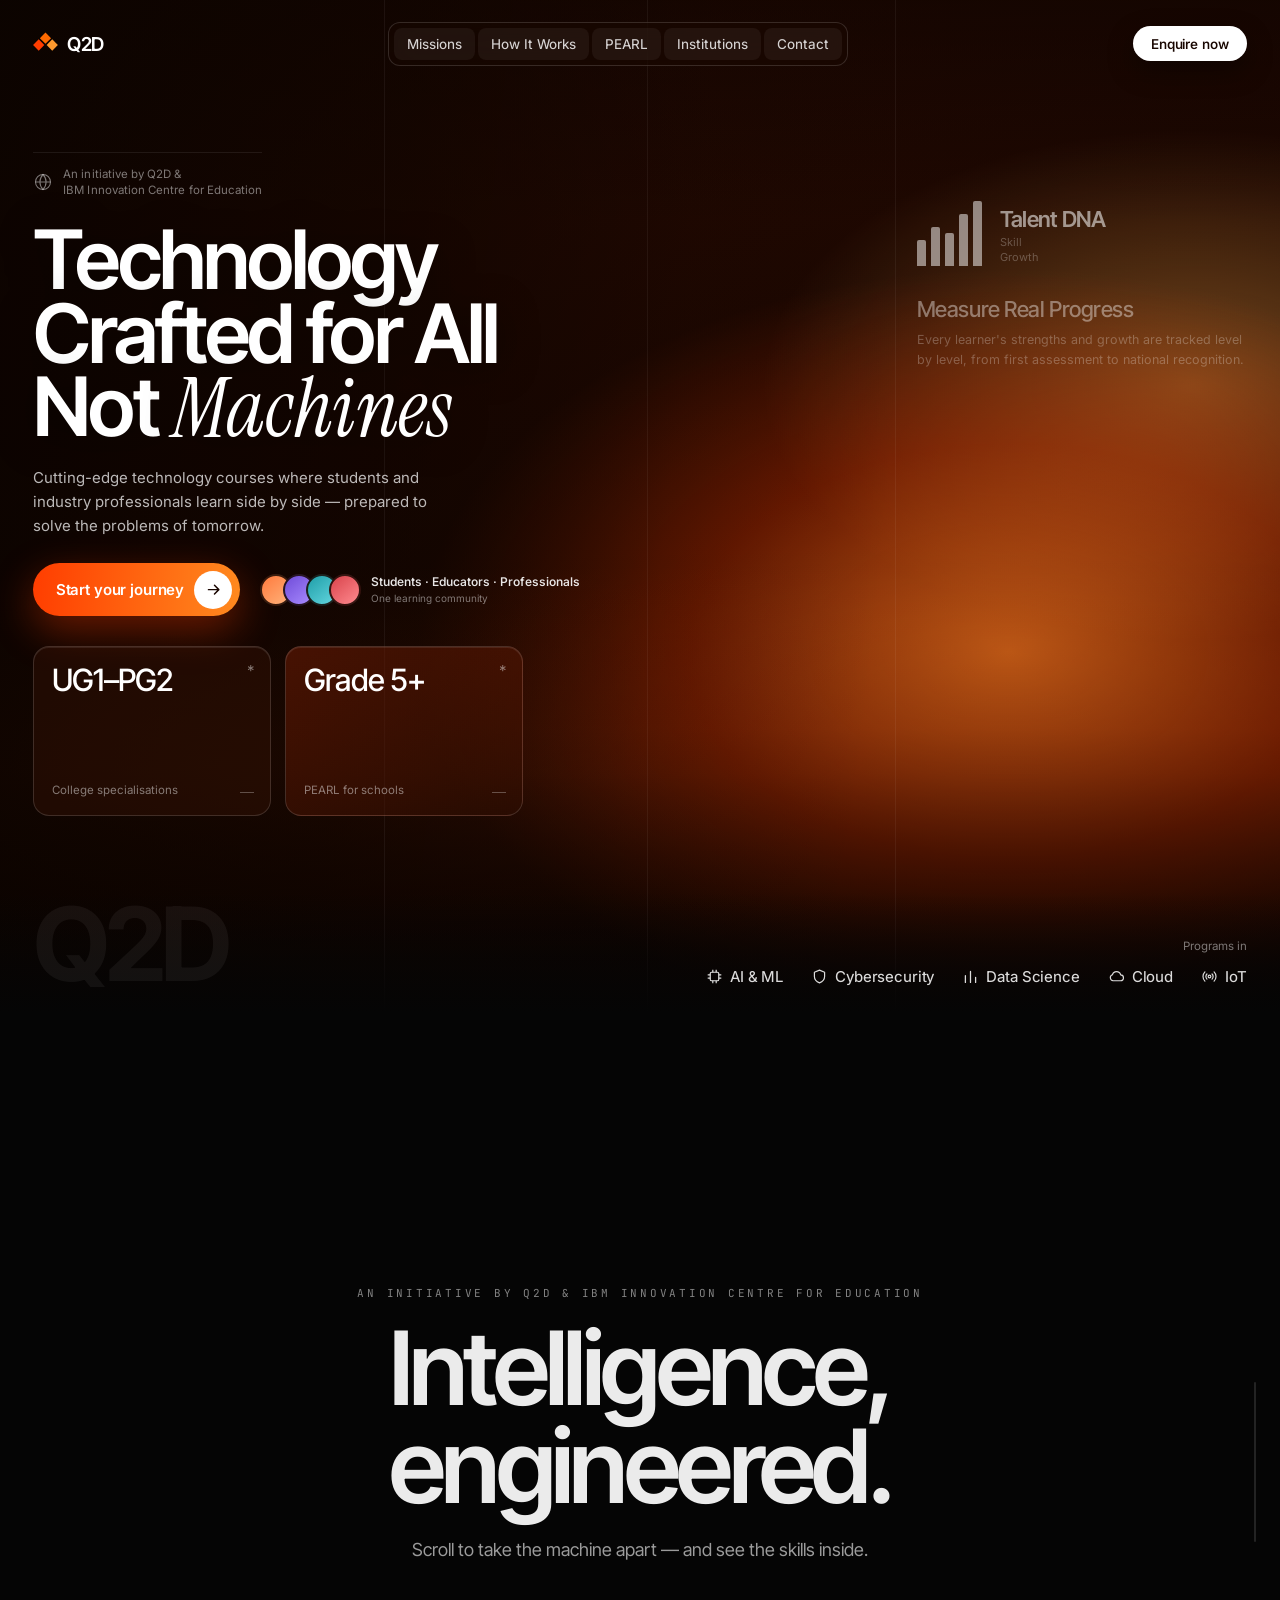
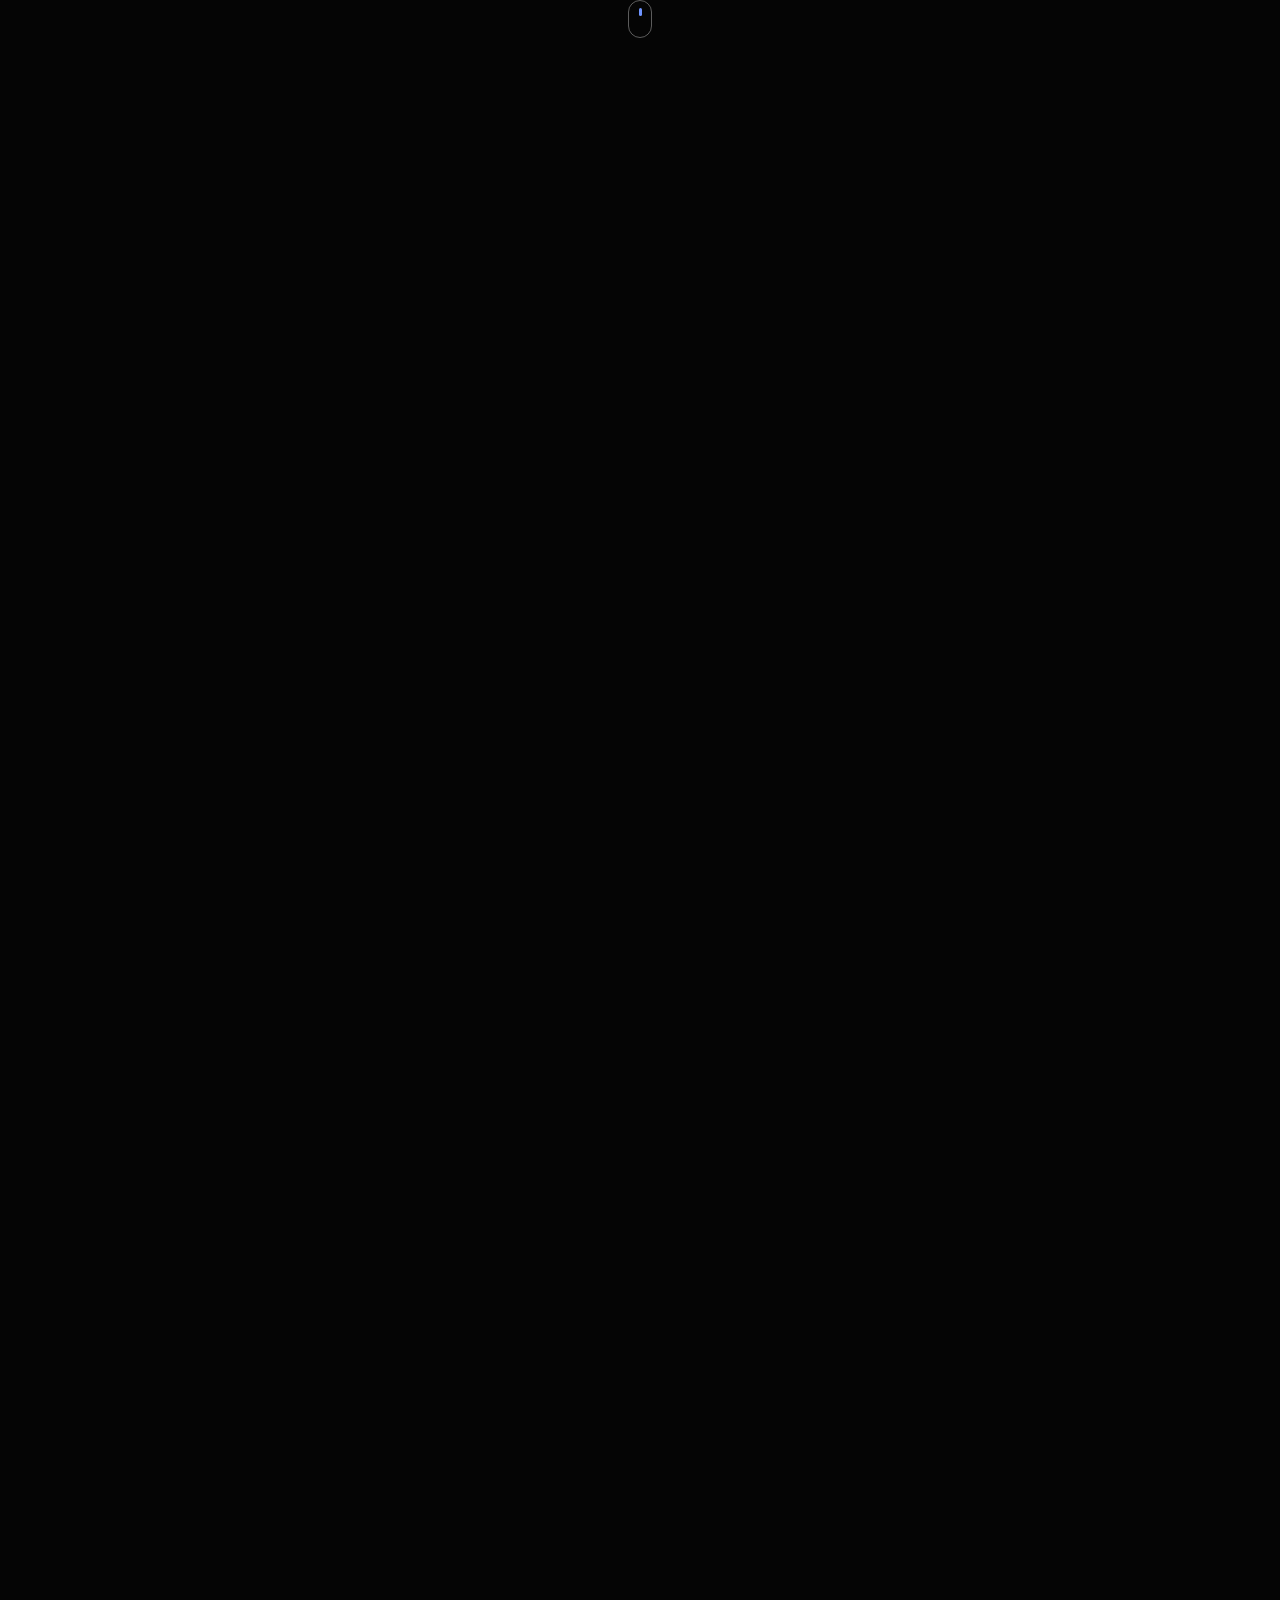
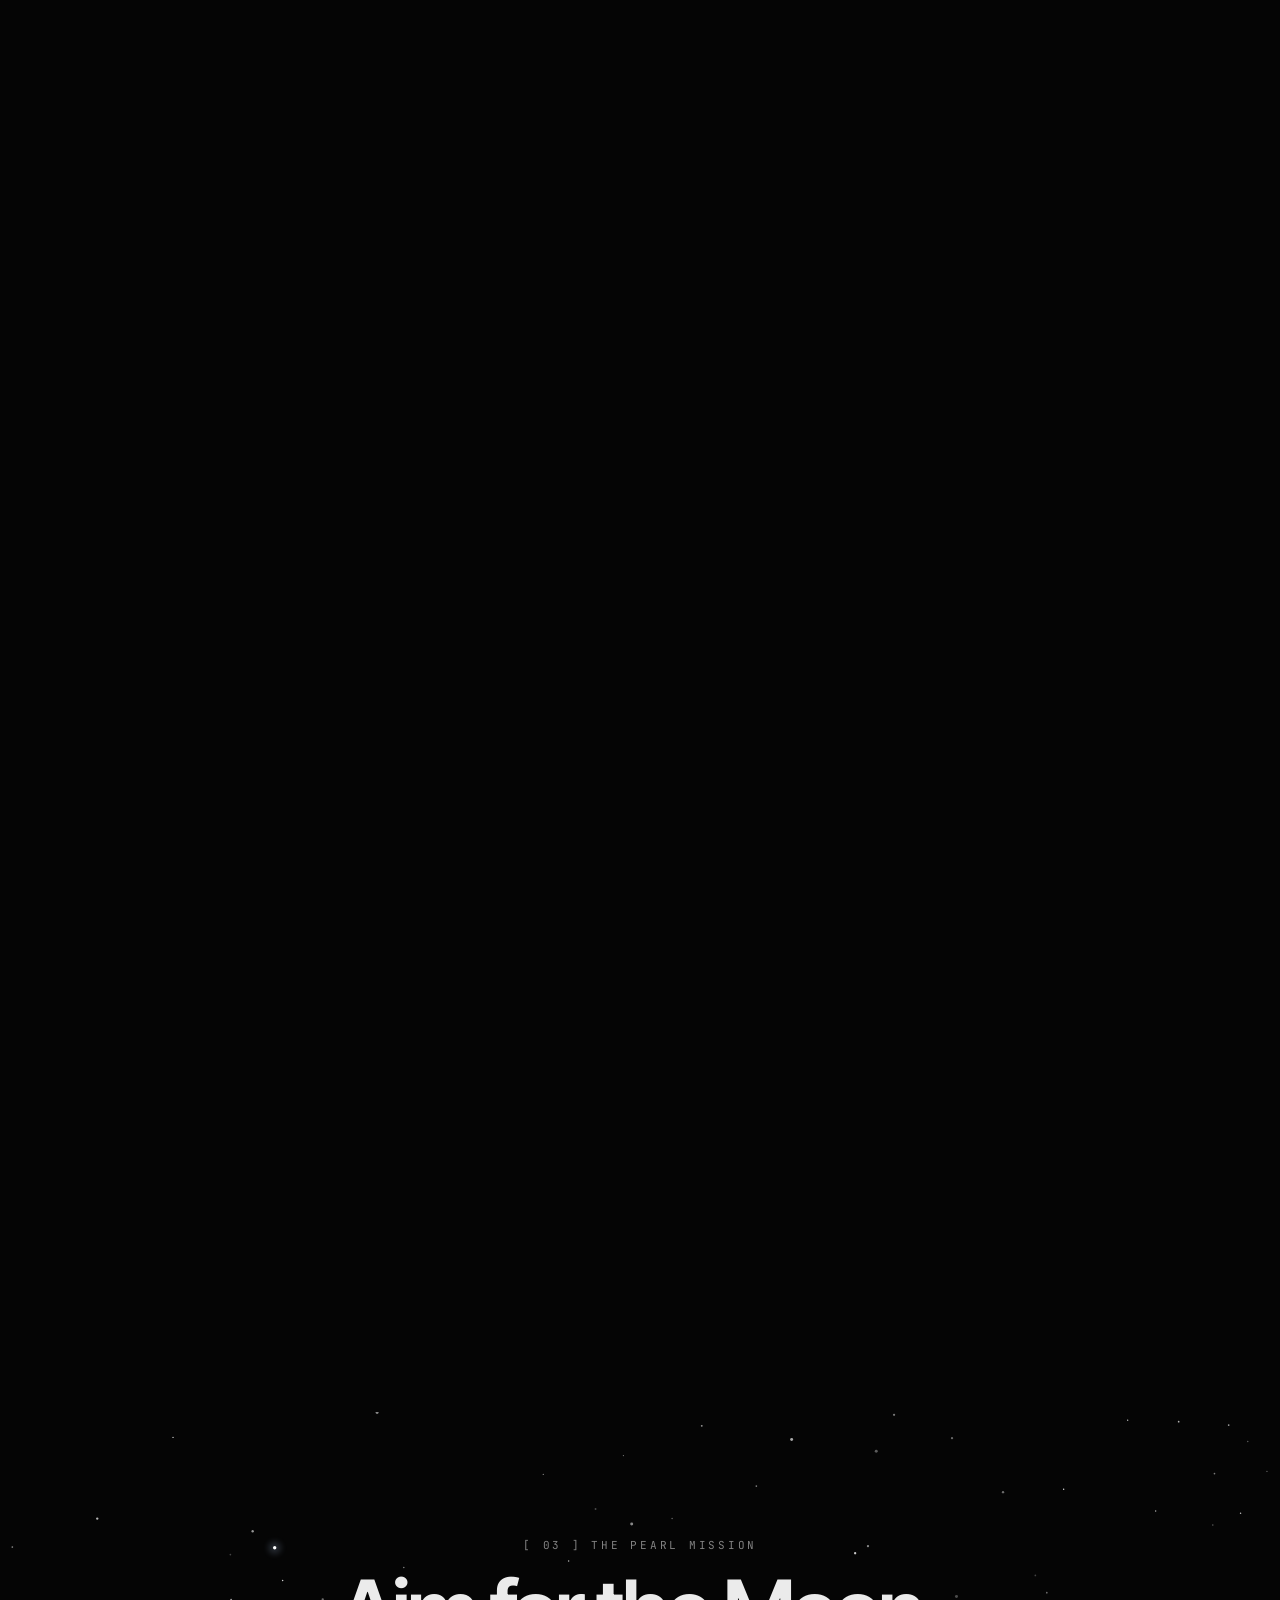
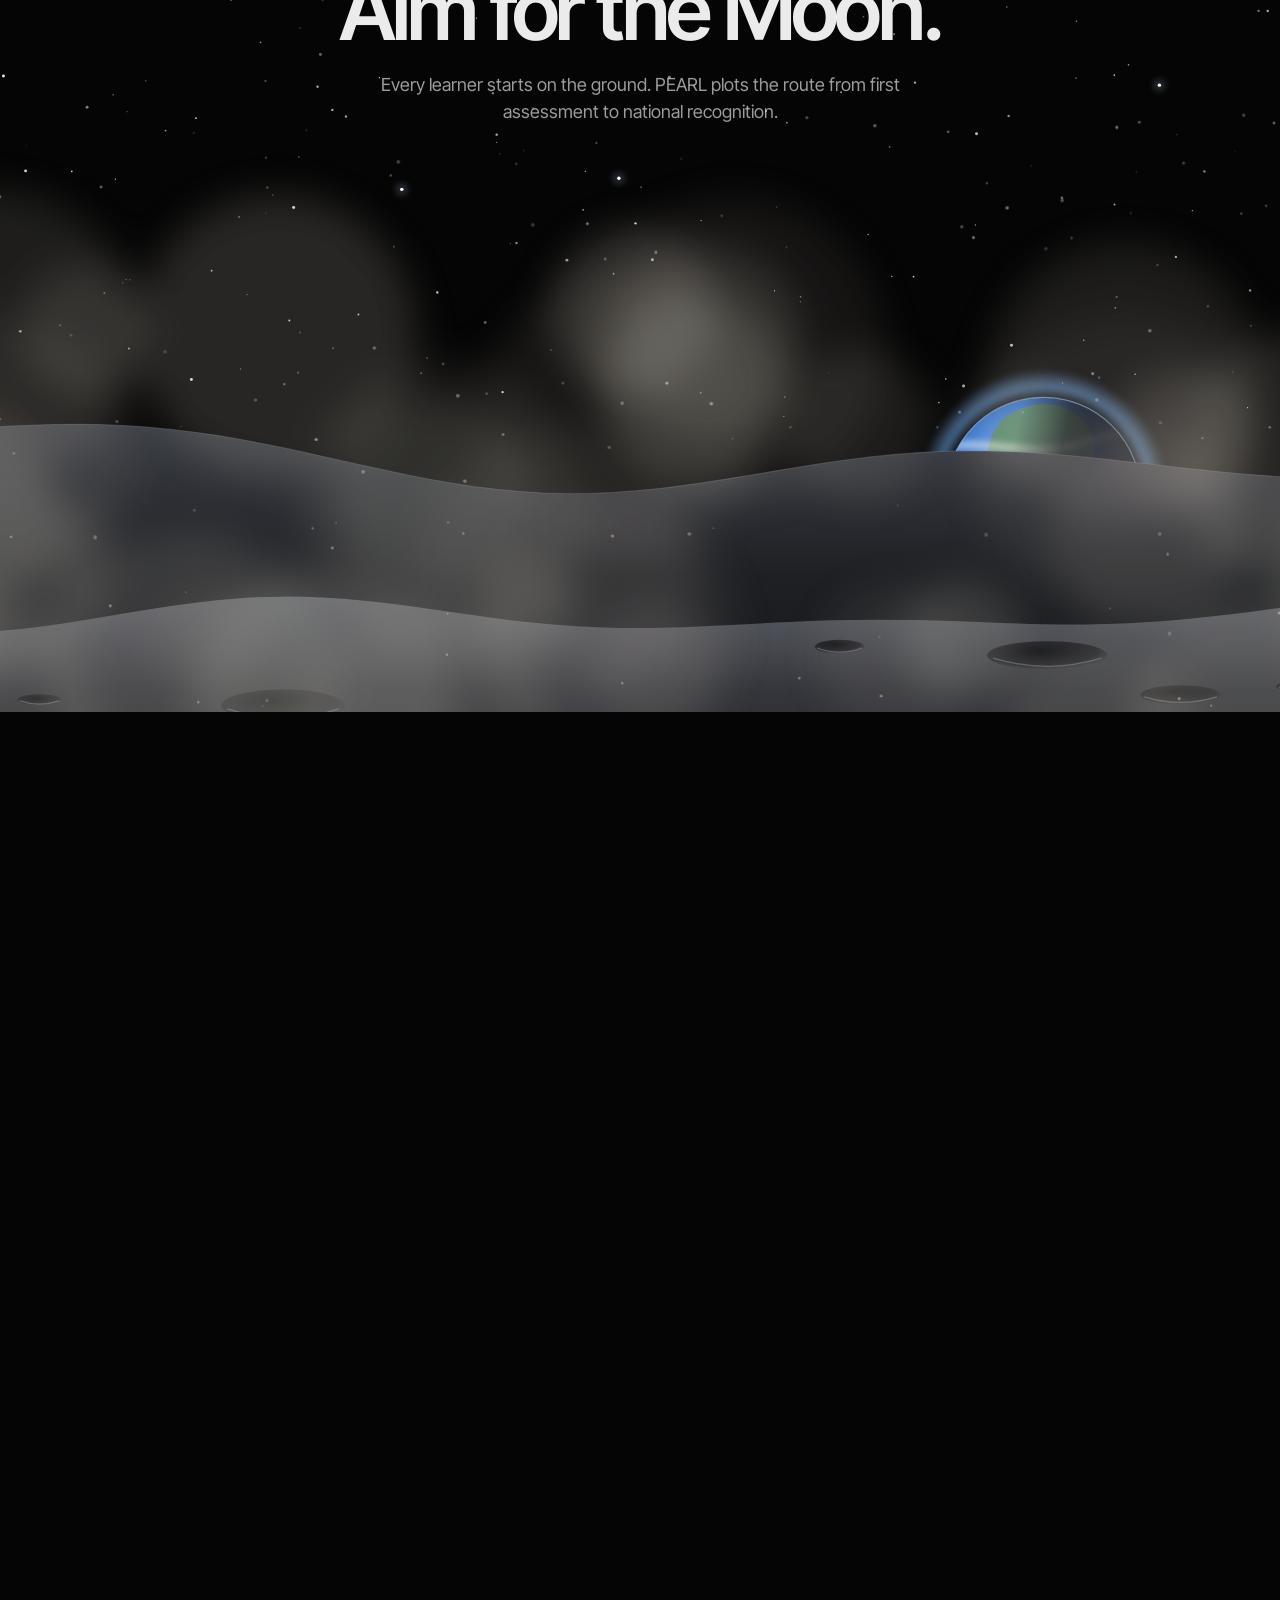
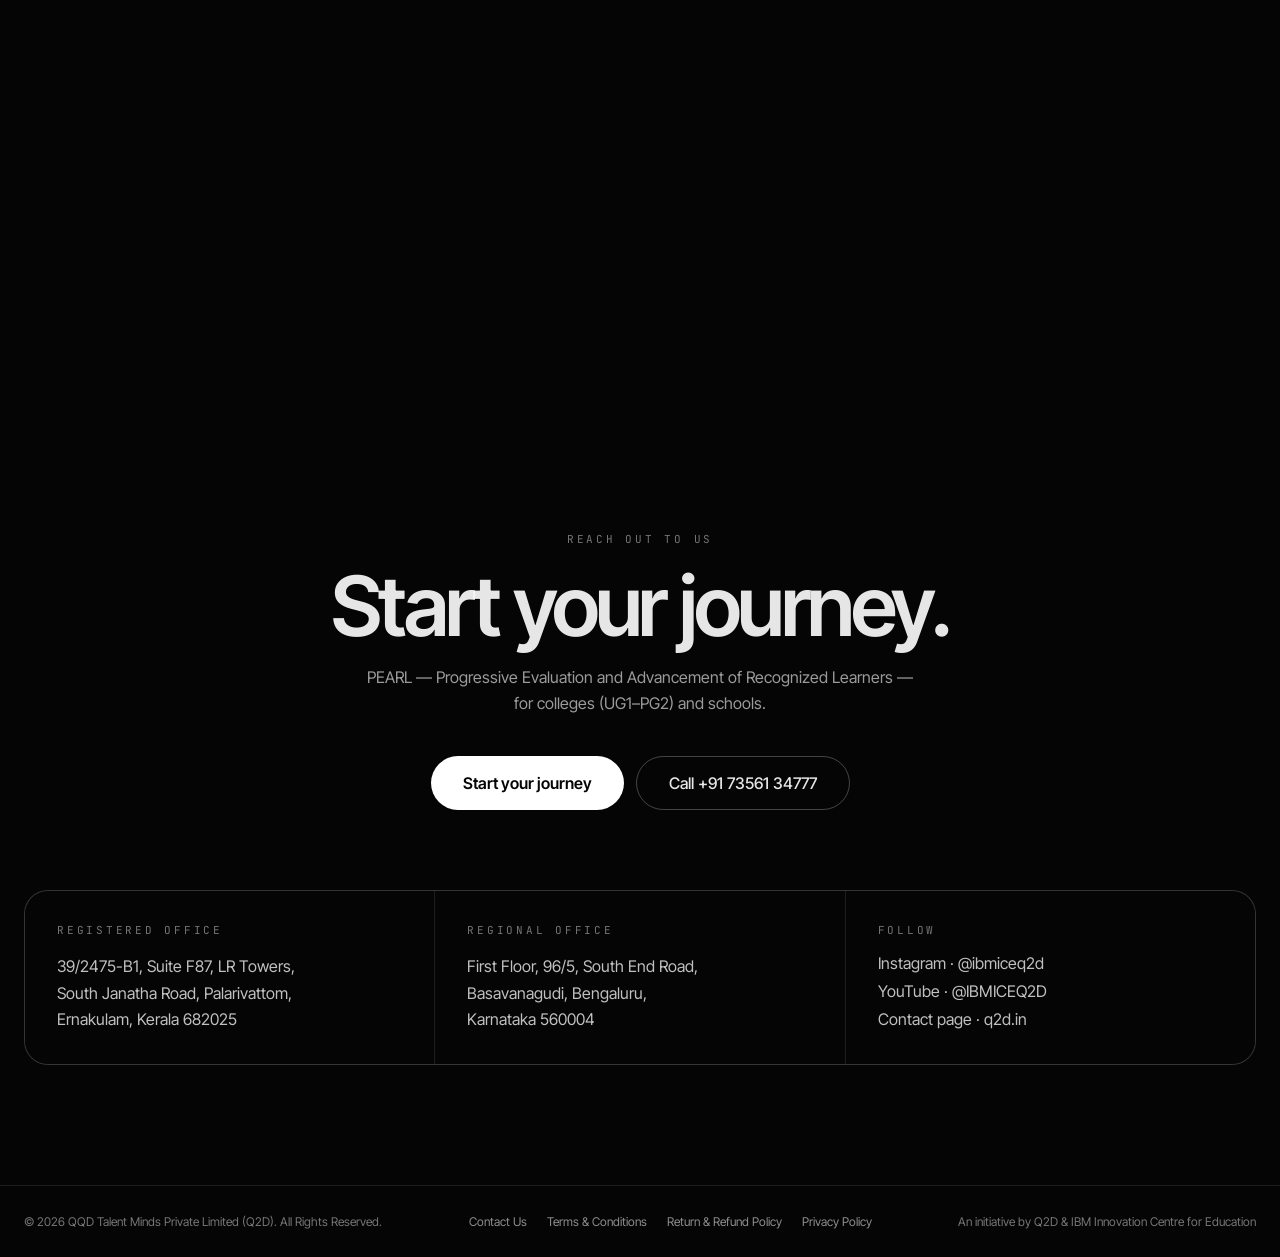
==== index.html @ cbdb15d5 "Add Q2D journey and landing pages from design Static HTML/CSS/JS implementation of the Q2D 3D Landin" ====
<!doctype html>
<html lang="en">
<head>
<meta charset="utf-8">
<meta name="viewport" content="width=device-width, initial-scale=1">
<title>Q2D — Technology Crafted for All</title>
<meta name="description" content="Future-skills programs in AI, cybersecurity and data science by Q2D in collaboration with IBM Innovation Centre for Education.">
<link rel="preconnect" href="https://fonts.googleapis.com">
<link rel="preconnect" href="https://fonts.gstatic.com" crossorigin>
<link rel="stylesheet" href="https://fonts.googleapis.com/css2?family=Inter+Tight:wght@400;500;600;700&amp;family=Inter:wght@400;500;600&amp;family=Instrument+Serif:ital@1&amp;family=JetBrains+Mono:wght@400;500&amp;display=swap">
<link rel="stylesheet" href="assets/css/journey.css">
</head>
<body>
<div class="page" style="position: relative; background: #050505; color: rgba(255,255,255,0.9); font-family: 'Inter Tight', system-ui, sans-serif; min-height: 100vh">

  <a class="skip-link" href="#scroll-top">Skip to content</a>
  <header class="nav">
    <a class="nav__brand" href="#hero-top">
      <svg class="nav__logo" viewBox="0 0 28 28" fill="none" aria-hidden="true"><path d="M14 1.6 20.3 8 14 14.4 7.7 8 14 1.6Z" fill="#FF6A00"></path><path d="M6.4 9.3 12.7 15.7 6.4 22.1 0.1 15.7 6.4 9.3Z" fill="#FF3D00"></path><path d="M21.6 9.3 27.9 15.7 21.6 22.1 15.3 15.7 21.6 9.3Z" fill="#FF9A2E"></path></svg>
      <span>Q2D</span>
    </a>
    <nav class="nav__pill" aria-label="Primary">
      <ul>
        <li><a href="#s-mission">Missions</a></li>
        <li><a href="#scroll-top">How It Works</a></li>
        <li><a href="#s-mission">PEARL</a></li>
        <li><a href="#s-contact">Institutions</a></li>
        <li><a href="#s-contact">Contact</a></li>
      </ul>
    </nav>
    <div class="nav__actions">
      <a class="btn btn--light nav__cta" href="#s-contact">Enquire now</a>
      <button class="nav__burger" type="button" aria-label="Open menu" aria-expanded="false" aria-controls="nav-sheet" data-menu-toggle>
        <svg data-menu-icon="close" hidden viewBox="0 0 24 24" fill="none" stroke="currentColor" stroke-width="1.6" stroke-linecap="round" aria-hidden="true"><path d="m6 6 12 12M18 6 6 18"></path></svg>
        <svg data-menu-icon="open" viewBox="0 0 24 24" fill="none" stroke="currentColor" stroke-width="1.6" stroke-linecap="round" aria-hidden="true"><path d="M4 8h16M4 16h16"></path></svg>
      </button>
    </div>
    <div class="nav__sheet" id="nav-sheet" hidden>
        <ul>
          <li><a href="#s-mission" data-menu-close>Missions</a></li>
          <li><a href="#scroll-top" data-menu-close>How It Works</a></li>
          <li><a href="#s-mission" data-menu-close>PEARL</a></li>
          <li><a href="#s-contact" data-menu-close>Institutions</a></li>
          <li><a href="#s-contact" data-menu-close>Contact</a></li>
        </ul>
        <a class="btn btn--flame nav__sheet-cta" href="#s-contact" data-menu-close>Enquire now</a>
      </div>
  </header>

  <section id="hero-top" class="hero">
    <div class="hero__media">
      <div class="hero__fallback" aria-hidden="true"></div>
      <div class="hero__scrim" aria-hidden="true"></div>
      <div class="hero__rules" aria-hidden="true"><span></span><span></span><span></span></div>
    </div>

    <div class="hero__inner">
      <div class="hero__lead">
        <p class="hero__note">
          <svg class="hero__note-icon" viewBox="0 0 24 24" fill="none" stroke="currentColor" stroke-width="1.3" aria-hidden="true"><circle cx="12" cy="12" r="9"></circle><path d="M3 12h18M12 3c2.5 2.6 3.7 5.7 3.7 9S14.5 18.4 12 21c-2.5-2.6-3.7-5.7-3.7-9S9.5 5.6 12 3Z"></path></svg>
          <span>An initiative by Q2D &amp;<br>IBM Innovation Centre for Education</span>
        </p>
        <h1 class="hero__title">Technology<br>Crafted for All<br>Not <em>Machines</em></h1>
        <p class="hero__sub">Cutting-edge technology courses where students and industry professionals learn side by side — prepared to solve the problems of tomorrow.</p>
        <div class="hero__cta">
          <a class="btn btn--flame hero__go" href="https://www.ibmiceq2d.com/pearl/">Start your journey
            <span class="hero__go-dot" aria-hidden="true"><svg viewBox="0 0 20 20" fill="none" stroke="currentColor" stroke-width="1.7" stroke-linecap="round" stroke-linejoin="round" aria-hidden="true"><path d="M4 10h12M11 5l5 5-5 5"></path></svg></span>
          </a>
          <div class="hero__proof">
            <div class="hero__faces" aria-hidden="true">
              <i style="--a: #ff7a3d; --b: #ffb27a"></i>
              <i style="--a: #6f4bd8; --b: #a98cff"></i>
              <i style="--a: #1f9ea8; --b: #63d6df"></i>
              <i style="--a: #d8434b; --b: #ff8a8f"></i>
            </div>
            <span class="hero__proof-text"><strong>Students · Educators · Professionals</strong>One learning community</span>
          </div>
        </div>
        <ul class="hero__stats">
          <li class="stat"><span class="stat__mark" aria-hidden="true">*</span><span class="stat__value">UG1–PG2</span><span class="stat__label">College specialisations</span><span class="stat__rule" aria-hidden="true"></span></li>
          <li class="stat"><span class="stat__mark" aria-hidden="true">*</span><span class="stat__value">Grade 5+</span><span class="stat__label">PEARL for schools</span><span class="stat__rule" aria-hidden="true"></span></li>
        </ul>
      </div>

      <aside class="hero__ghost" aria-hidden="true">
        <div class="ghost__row">
          <div class="ghost__bars"><span style="height: 34%"></span><span style="height: 52%"></span><span style="height: 44%"></span><span style="height: 70%"></span><span style="height: 88%"></span></div>
          <p class="ghost__kpi"><strong>Talent DNA</strong>Skill<br>Growth</p>
        </div>
        <h2 class="ghost__title">Measure Real Progress</h2>
        <p class="ghost__copy">Every learner's strengths and growth are tracked level by level, from first assessment to national recognition.</p>
      </aside>
    </div>

    <div class="hero__foot">
      <span class="hero__watermark" aria-hidden="true">Q2D</span>
      <div class="hero__partners">
        <span class="hero__partners-label">Programs in</span>
        <ul>
          <li><svg viewBox="0 0 20 20" fill="none" stroke="currentColor" stroke-width="1.4" aria-hidden="true"><rect x="5" y="5" width="10" height="10" rx="1.6"></rect><path d="M8 2v3M12 2v3M8 15v3M12 15v3M2 8h3M2 12h3M15 8h3M15 12h3"></path></svg><span>AI &amp; ML</span></li>
          <li><svg viewBox="0 0 20 20" fill="none" stroke="currentColor" stroke-width="1.4" stroke-linejoin="round" aria-hidden="true"><path d="M10 2.5 16 5v5c0 3.6-2.5 6.1-6 7.5C6.5 16.1 4 13.6 4 10V5l6-2.5Z"></path></svg><span>Cybersecurity</span></li>
          <li><svg viewBox="0 0 20 20" fill="none" stroke="currentColor" stroke-width="1.5" stroke-linecap="round" aria-hidden="true"><path d="M4 17V9M10 17V4M16 17v-6"></path></svg><span>Data Science</span></li>
          <li><svg viewBox="0 0 20 20" fill="none" stroke="currentColor" stroke-width="1.4" stroke-linejoin="round" aria-hidden="true"><path d="M6 15h8.5a3.5 3.5 0 0 0 .4-7A5 5 0 0 0 5.2 8 3.6 3.6 0 0 0 6 15Z"></path></svg><span>Cloud</span></li>
          <li><svg viewBox="0 0 20 20" fill="none" stroke="currentColor" stroke-width="1.4" stroke-linecap="round" aria-hidden="true"><circle cx="10" cy="10" r="1.6"></circle><path d="M7 7a4.2 4.2 0 0 0 0 6M13 7a4.2 4.2 0 0 1 0 6M4.6 4.6a7.6 7.6 0 0 0 0 10.8M15.4 4.6a7.6 7.6 0 0 1 0 10.8"></path></svg><span>IoT</span></li>
        </ul>
      </div>
    </div>
  </section>

  <!-- 400vh scroll stage -->
  <section id="scroll-top" data-stage style="position: relative; height: 400vh">
    <div style="position: sticky; top: 0; height: 100vh; width: 100%; overflow: hidden">
      <canvas data-robot-canvas aria-hidden="true" style="position: absolute; left: 0; top: 0; width: 100%; height: 100%; display: block"></canvas>

      <!-- 0% hero -->
      <div style="position: absolute; left: 0; top: 0; right: 0; bottom: 0; display: flex; align-items: center; justify-content: center; text-align: center; padding: 0 24px; pointer-events: none; opacity: var(--b0-o); transform: var(--b0-t)">
        <div style="max-width: 860px">
          <p style="margin: 0; font-family: 'JetBrains Mono', monospace; font-size: 11px; letter-spacing: 0.25em; text-transform: uppercase; color: rgba(255,255,255,0.5)">An initiative by Q2D &amp; IBM Innovation Centre for Education</p>
          <h1 style="margin: 20px 0 0; font-size: clamp(48px, 8vw, 112px); line-height: 0.95; font-weight: 600; letter-spacing: -0.045em; color: rgba(255,255,255,0.92)">Intelligence,<br>engineered.</h1>
          <p style="margin: 24px 0 0; font-size: 18px; color: rgba(255,255,255,0.6)">Scroll to take the machine apart — and see the skills inside.</p>
          <div class="q2d-hint" style="margin: 40px auto 0; width: 24px; height: 38px; border: 1.5px solid rgba(255,255,255,0.35); border-radius: 12px; display: flex; justify-content: center; padding-top: 7px; box-sizing: border-box">
            <span style="width: 3px; height: 8px; border-radius: 2px; background: #6F94FF"></span>
          </div>
        </div>
      </div>

      <!-- 30% left -->
      <div style="position: absolute; left: 0; top: 0; right: 0; bottom: 0; display: flex; align-items: center; justify-content: flex-start; padding: 0 clamp(24px, 7vw, 120px); pointer-events: none; opacity: var(--b1-o); transform: var(--b1-t)">
        <div style="max-width: 520px">
          <p style="margin: 0; font-family: 'JetBrains Mono', monospace; font-size: 11px; letter-spacing: 0.25em; text-transform: uppercase; color: rgba(255,255,255,0.5)">01 — Artificial Intelligence &amp; ML</p>
          <h2 style="margin: 16px 0 0; font-size: clamp(40px, 5.4vw, 76px); line-height: 0.98; font-weight: 600; letter-spacing: -0.04em; color: rgba(255,255,255,0.92)">Look inside<br>the machine.</h2>
          <p style="margin: 20px 0 0; font-size: 18px; line-height: 1.5; color: rgba(255,255,255,0.6)">The neural core, the gears, the wiring: AI and machine learning taught from the inside out, with industry mentors.</p>
        </div>
      </div>

      <!-- 60% right -->
      <div style="position: absolute; left: 0; top: 0; right: 0; bottom: 0; display: flex; align-items: center; justify-content: flex-end; text-align: right; padding: 0 clamp(24px, 7vw, 120px); pointer-events: none; opacity: var(--b2-o); transform: var(--b2-t)">
        <div style="max-width: 520px">
          <p style="margin: 0; font-family: 'JetBrains Mono', monospace; font-size: 11px; letter-spacing: 0.25em; text-transform: uppercase; color: rgba(255,255,255,0.5)">02 — Cybersecurity · Data Science</p>
          <h2 style="margin: 16px 0 0; font-size: clamp(40px, 5.4vw, 76px); line-height: 0.98; font-weight: 600; letter-spacing: -0.04em; color: rgba(255,255,255,0.92)">See every layer.<br>Protect every one.</h2>
          <p style="margin: 20px 0 0; font-size: 18px; line-height: 1.5; color: rgba(255,255,255,0.6)">Data flows through every circuit. Learn to read it, model it and defend it.</p>
        </div>
      </div>

      <!-- 90% CTA -->
      <div style="position: absolute; left: 0; top: 0; right: 0; bottom: 0; display: flex; align-items: center; justify-content: center; text-align: center; padding: 0 24px; pointer-events: var(--b3-pe); opacity: var(--b3-o); transform: var(--b3-t)">
        <div style="max-width: 820px">
          <p style="margin: 0; font-family: 'JetBrains Mono', monospace; font-size: 11px; letter-spacing: 0.25em; text-transform: uppercase; color: rgba(255,255,255,0.5)">The PEARL initiative</p>
          <h2 style="margin: 16px 0 0; font-size: clamp(40px, 5.6vw, 80px); line-height: 0.98; font-weight: 600; letter-spacing: -0.04em; color: rgba(255,255,255,0.92)">Assessed. Mentored. Recognised.</h2>
          <p style="margin: 20px 0 0; font-size: 18px; color: rgba(255,255,255,0.6)">Future-skills programs for colleges and schools.</p>
          <a href="https://www.ibmiceq2d.com/pearl/" style="margin-top: 32px; display: inline-flex; align-items: center; min-height: 48px; padding: 0 28px; border-radius: 999px; background: #FFFFFF; color: #050505; font-size: 14px; font-weight: 600; text-decoration: none">Start your journey</a>
        </div>
      </div>

      <!-- progress rail -->
      <div aria-hidden="true" style="position: absolute; right: 24px; top: 50%; transform: translateY(-50%); width: 2px; height: 160px; background: rgba(255,255,255,0.12); border-radius: 2px">
        <div style="width: 2px; background: #2D5BFF; border-radius: 2px; height: var(--rail, 0%)"></div>
      </div>
    </div>
  </section>

  <!-- lunar mission: six parallax layers, trajectory, mission reel -->
  <section id="s-mission" data-lunar style="position: relative; height: 600vh; background: #050505">
    <div style="position: sticky; top: 0; height: 100vh; width: 100%; overflow: hidden">
      <div style="position: absolute; left: -3%; top: -3%; right: -3%; bottom: -3%; transform: var(--lm-t1)"><svg viewBox="0 0 1600 900" preserveAspectRatio="xMidYMid slice" aria-hidden="true" style="position: absolute; left: 0; top: 0; width: 100%; height: 100%; overflow: visible"><defs>
<radialGradient id="lm-ocean" cx="0.36" cy="0.38" r="0.72"><stop offset="0" stop-color="#7cc0ff"></stop><stop offset="0.45" stop-color="#2a6fd1"></stop><stop offset="1" stop-color="#0a1d4a"></stop></radialGradient>
<linearGradient id="lm-night" x1="0" y1="0" x2="1" y2="0.25"><stop offset="0.38" stop-color="#000000" stop-opacity="0"></stop><stop offset="0.62" stop-color="#02040a" stop-opacity="0.78"></stop><stop offset="1" stop-color="#02040a" stop-opacity="0.96"></stop></linearGradient>
<radialGradient id="lm-atmo" cx="0.5" cy="0.5" r="0.5"><stop offset="0.78" stop-color="#6fb2ff" stop-opacity="0"></stop><stop offset="0.86" stop-color="#6fb2ff" stop-opacity="0.55"></stop><stop offset="1" stop-color="#6fb2ff" stop-opacity="0"></stop></radialGradient>
<linearGradient id="lm-far" x1="0" y1="0" x2="0" y2="1"><stop offset="0" stop-color="#3b3e45"></stop><stop offset="0.35" stop-color="#1e2024"></stop><stop offset="1" stop-color="#0c0d0f"></stop></linearGradient>
<linearGradient id="lm-mid" x1="0" y1="0" x2="0" y2="1"><stop offset="0" stop-color="#5b5e65"></stop><stop offset="0.3" stop-color="#34363b"></stop><stop offset="1" stop-color="#141518"></stop></linearGradient>
<linearGradient id="lm-near" x1="0" y1="0" x2="0" y2="1"><stop offset="0" stop-color="#9a9da4"></stop><stop offset="0.18" stop-color="#5f6268"></stop><stop offset="1" stop-color="#1b1c1f"></stop></linearGradient>
<radialGradient id="lm-crater" cx="0.42" cy="0.35" r="0.65"><stop offset="0" stop-color="#0d0e10" stop-opacity="0.9"></stop><stop offset="0.75" stop-color="#1c1d21" stop-opacity="0.75"></stop><stop offset="1" stop-color="#1c1d21" stop-opacity="0"></stop></radialGradient>
<filter id="lm-blur-s" x="-50%" y="-50%" width="200%" height="200%"><feGaussianBlur stdDeviation="3"></feGaussianBlur></filter>
<filter id="lm-blur-l" x="-50%" y="-50%" width="200%" height="200%"><feGaussianBlur stdDeviation="18"></feGaussianBlur></filter>
</defs><circle cx="380.7" cy="348.3" r="0.8" fill="#ffffff" opacity="0.85"></circle><circle cx="758.5" cy="371.7" r="1.1" fill="#ffffff" opacity="0.26"></circle><circle cx="1340" cy="166" r="0.7" fill="#ffffff" opacity="0.37"></circle><circle cx="1147.4" cy="346.2" r="1.1" fill="#ffffff" opacity="0.56"></circle><circle cx="1022.5" cy="96.4" r="1.4" fill="#ffffff" opacity="0.35"></circle><circle cx="1481.3" cy="249.6" r="0.6" fill="#ffffff" opacity="0.69"></circle><circle cx="102.5" cy="485.3" r="1.1" fill="#ffffff" opacity="0.28"></circle><circle cx="1248.1" cy="527.1" r="0.8" fill="#ffffff" opacity="0.56"></circle><circle cx="1150.1" cy="562.4" r="1.4" fill="#ffffff" opacity="0.76"></circle><circle cx="683.1" cy="466" r="1.1" fill="#ffffff" opacity="0.54"></circle><circle cx="1496.9" cy="562.5" r="0.6" fill="#ffffff" opacity="0.27"></circle><circle cx="791.8" cy="165.1" r="1.4" fill="#ffffff" opacity="0.53"></circle><circle cx="1002.6" cy="192.7" r="1.1" fill="#ffffff" opacity="0.79"></circle><circle cx="918.4" cy="341.8" r="0.9" fill="#ffffff" opacity="0.63"></circle><circle cx="1446.7" cy="436.5" r="0.6" fill="#ffffff" opacity="0.81"></circle><circle cx="1585.6" cy="429.6" r="0.7" fill="#ffffff" opacity="0.70"></circle><circle cx="522.2" cy="346.7" r="1.1" fill="#ffffff" opacity="0.62"></circle><circle cx="1142.1" cy="135.1" r="1.1" fill="#ffffff" opacity="0.42"></circle><circle cx="199.1" cy="308.5" r="1.4" fill="#ffffff" opacity="0.89"></circle><circle cx="141.6" cy="512.4" r="0.9" fill="#ffffff" opacity="0.83"></circle><circle cx="32.2" cy="273.4" r="0.9" fill="#ffffff" opacity="0.82"></circle><circle cx="70.7" cy="393.3" r="0.6" fill="#ffffff" opacity="0.50"></circle><circle cx="938.2" cy="352.5" r="0.8" fill="#ffffff" opacity="0.58"></circle><circle cx="1597.6" cy="198.2" r="0.6" fill="#ffffff" opacity="0.32"></circle><circle cx="856.9" cy="607.3" r="0.9" fill="#ffffff" opacity="0.44"></circle><circle cx="421.4" cy="441.4" r="0.8" fill="#ffffff" opacity="0.45"></circle><circle cx="1533.9" cy="573.9" r="0.9" fill="#ffffff" opacity="0.49"></circle><circle cx="1391.8" cy="247.2" r="1.1" fill="#ffffff" opacity="0.69"></circle><circle cx="164.1" cy="622.6" r="1.1" fill="#ffffff" opacity="0.43"></circle><circle cx="1014.9" cy="458" r="0.8" fill="#ffffff" opacity="0.53"></circle><circle cx="413.2" cy="193.9" r="0.8" fill="#ffffff" opacity="0.26"></circle><circle cx="664.3" cy="371.2" r="0.6" fill="#ffffff" opacity="0.49"></circle><circle cx="942.7" cy="85.3" r="1.4" fill="#ffffff" opacity="0.66"></circle><circle cx="746" cy="434.7" r="0.8" fill="#ffffff" opacity="0.65"></circle><circle cx="446.3" cy="313.3" r="1.1" fill="#ffffff" opacity="0.29"></circle><circle cx="1081.6" cy="616.5" r="0.8" fill="#ffffff" opacity="0.66"></circle><circle cx="477.8" cy="384.9" r="0.7" fill="#ffffff" opacity="0.49"></circle><circle cx="500.3" cy="236.3" r="1.1" fill="#ffffff" opacity="0.42"></circle><circle cx="1259.7" cy="67.1" r="0.6" fill="#ffffff" opacity="0.88"></circle><circle cx="1094" cy="84.1" r="1.1" fill="#ffffff" opacity="0.39"></circle><circle cx="1286.1" cy="152.8" r="0.7" fill="#ffffff" opacity="0.69"></circle><circle cx="1039.3" cy="62.1" r="1.1" fill="#ffffff" opacity="0.46"></circle><circle cx="534" cy="533.5" r="0.9" fill="#ffffff" opacity="0.78"></circle><circle cx="1537.1" cy="51.2" r="1.4" fill="#ffffff" opacity="0.67"></circle><circle cx="1415.8" cy="288.7" r="0.7" fill="#ffffff" opacity="0.76"></circle><circle cx="54.3" cy="612.9" r="0.8" fill="#ffffff" opacity="0.77"></circle><circle cx="1341.6" cy="117.5" r="0.8" fill="#ffffff" opacity="0.47"></circle><circle cx="1324.7" cy="54.7" r="1.1" fill="#ffffff" opacity="0.47"></circle><circle cx="207.5" cy="186.8" r="0.8" fill="#ffffff" opacity="0.55"></circle><circle cx="1014.7" cy="185.9" r="1.1" fill="#ffffff" opacity="0.52"></circle><circle cx="1473" cy="99.8" r="0.6" fill="#ffffff" opacity="0.56"></circle><circle cx="1332.1" cy="398.5" r="1.1" fill="#ffffff" opacity="0.53"></circle><circle cx="1520.3" cy="593.5" r="0.7" fill="#ffffff" opacity="0.27"></circle><circle cx="730.7" cy="482.2" r="1.4" fill="#ffffff" opacity="0.59"></circle><circle cx="462.5" cy="218.3" r="0.7" fill="#ffffff" opacity="0.81"></circle><circle cx="1372.8" cy="621.4" r="0.6" fill="#ffffff" opacity="0.78"></circle><circle cx="72.1" cy="578.3" r="1.4" fill="#ffffff" opacity="0.58"></circle><circle cx="317.5" cy="565.5" r="0.9" fill="#ffffff" opacity="0.63"></circle><circle cx="21" cy="477" r="0.7" fill="#ffffff" opacity="0.58"></circle><circle cx="382.5" cy="12.7" r="1.1" fill="#ffffff" opacity="0.52"></circle><circle cx="1502.5" cy="391.8" r="0.8" fill="#ffffff" opacity="0.33"></circle><circle cx="1555.2" cy="346.2" r="0.6" fill="#ffffff" opacity="0.48"></circle><circle cx="315.7" cy="342.2" r="0.6" fill="#ffffff" opacity="0.36"></circle><circle cx="1266.7" cy="589.9" r="0.7" fill="#ffffff" opacity="0.79"></circle><circle cx="12" cy="402.3" r="0.9" fill="#ffffff" opacity="0.28"></circle><circle cx="434.2" cy="171.9" r="1.1" fill="#ffffff" opacity="0.59"></circle><circle cx="81.6" cy="206.8" r="0.6" fill="#ffffff" opacity="0.81"></circle><circle cx="1240.4" cy="29.6" r="0.6" fill="#ffffff" opacity="0.29"></circle><circle cx="1559.5" cy="546.8" r="0.6" fill="#ffffff" opacity="0.59"></circle><circle cx="784" cy="100.5" r="0.6" fill="#ffffff" opacity="0.48"></circle><circle cx="1035.1" cy="375.4" r="0.8" fill="#ffffff" opacity="0.42"></circle><circle cx="1580.8" cy="274.4" r="0.7" fill="#ffffff" opacity="0.61"></circle><circle cx="1145.7" cy="243.4" r="0.6" fill="#ffffff" opacity="0.62"></circle><circle cx="68.7" cy="294.9" r="1.4" fill="#ffffff" opacity="0.76"></circle><circle cx="608.4" cy="512.7" r="1.1" fill="#ffffff" opacity="0.83"></circle><circle cx="84.9" cy="401.6" r="1.4" fill="#ffffff" opacity="0.45"></circle><circle cx="1520.5" cy="267.7" r="0.6" fill="#ffffff" opacity="0.41"></circle><circle cx="857.3" cy="444.9" r="0.6" fill="#ffffff" opacity="0.77"></circle><circle cx="359.1" cy="83.4" r="0.6" fill="#ffffff" opacity="0.86"></circle><circle cx="598.8" cy="574.6" r="0.8" fill="#ffffff" opacity="0.33"></circle><circle cx="1104.9" cy="601" r="1.4" fill="#ffffff" opacity="0.68"></circle><circle cx="1419.7" cy="507.2" r="1.4" fill="#ffffff" opacity="0.32"></circle><circle cx="509.4" cy="340.5" r="1.1" fill="#ffffff" opacity="0.72"></circle><circle cx="757.7" cy="151" r="0.9" fill="#ffffff" opacity="0.28"></circle><circle cx="146.9" cy="63.6" r="0.9" fill="#ffffff" opacity="0.37"></circle><circle cx="37.6" cy="538.6" r="0.6" fill="#ffffff" opacity="0.27"></circle><circle cx="184.2" cy="308.4" r="1.4" fill="#ffffff" opacity="0.87"></circle><circle cx="926.5" cy="511.2" r="0.6" fill="#ffffff" opacity="0.90"></circle><circle cx="901.8" cy="338.6" r="0.7" fill="#ffffff" opacity="0.32"></circle><circle cx="1198.3" cy="598.1" r="0.6" fill="#ffffff" opacity="0.61"></circle><circle cx="1391.1" cy="115.5" r="0.6" fill="#ffffff" opacity="0.41"></circle><circle cx="287.6" cy="160" r="1.1" fill="#ffffff" opacity="0.71"></circle><circle cx="1508.2" cy="161.9" r="1.1" fill="#ffffff" opacity="0.51"></circle><circle cx="560.5" cy="267.7" r="0.6" fill="#ffffff" opacity="0.49"></circle><circle cx="376.4" cy="594.9" r="1.4" fill="#ffffff" opacity="0.88"></circle><circle cx="664.4" cy="363.8" r="1.1" fill="#ffffff" opacity="0.69"></circle><circle cx="827.3" cy="309.6" r="1.4" fill="#ffffff" opacity="0.51"></circle><circle cx="1420.1" cy="104.1" r="0.9" fill="#ffffff" opacity="0.74"></circle><circle cx="1466.6" cy="331" r="0.9" fill="#ffffff" opacity="0.63"></circle><circle cx="1373" cy="87.2" r="0.7" fill="#ffffff" opacity="0.35"></circle><circle cx="825" cy="598.3" r="1.4" fill="#ffffff" opacity="0.60"></circle><circle cx="1247.3" cy="429.7" r="0.9" fill="#ffffff" opacity="0.64"></circle><circle cx="935.3" cy="629.6" r="0.7" fill="#ffffff" opacity="0.45"></circle><circle cx="428.9" cy="514.6" r="0.7" fill="#ffffff" opacity="0.36"></circle><circle cx="576.8" cy="206.1" r="0.7" fill="#ffffff" opacity="0.52"></circle><circle cx="1116.1" cy="449" r="0.7" fill="#ffffff" opacity="0.55"></circle><circle cx="1335.4" cy="525.8" r="1.1" fill="#ffffff" opacity="0.27"></circle><circle cx="1588.5" cy="46.3" r="0.9" fill="#ffffff" opacity="0.76"></circle><circle cx="1411" cy="29.3" r="0.7" fill="#ffffff" opacity="0.83"></circle><circle cx="1037.2" cy="497.5" r="0.6" fill="#ffffff" opacity="0.87"></circle><circle cx="1366.2" cy="154.9" r="0.7" fill="#ffffff" opacity="0.75"></circle><circle cx="220" cy="398" r="1.4" fill="#ffffff" opacity="0.81"></circle><circle cx="1439.6" cy="163.2" r="0.6" fill="#ffffff" opacity="0.45"></circle><circle cx="677.3" cy="466.5" r="0.6" fill="#ffffff" opacity="0.33"></circle><circle cx="422.7" cy="584.8" r="0.6" fill="#ffffff" opacity="0.48"></circle><circle cx="928.5" cy="432.3" r="0.6" fill="#ffffff" opacity="0.27"></circle><circle cx="530.4" cy="243" r="0.6" fill="#ffffff" opacity="0.39"></circle><circle cx="936.2" cy="611.4" r="0.9" fill="#ffffff" opacity="0.33"></circle><circle cx="510.1" cy="565.3" r="0.6" fill="#ffffff" opacity="0.68"></circle><circle cx="180" cy="567.8" r="0.8" fill="#ffffff" opacity="0.31"></circle><circle cx="1506.1" cy="239.5" r="0.8" fill="#ffffff" opacity="0.74"></circle><circle cx="472.9" cy="432.6" r="1.4" fill="#ffffff" opacity="0.86"></circle><circle cx="1307.8" cy="68.6" r="0.8" fill="#ffffff" opacity="0.69"></circle><circle cx="857.9" cy="72.5" r="0.9" fill="#ffffff" opacity="0.58"></circle><circle cx="95.2" cy="188.4" r="1.4" fill="#ffffff" opacity="0.62"></circle><circle cx="291.2" cy="413.2" r="1.4" fill="#ffffff" opacity="0.35"></circle><circle cx="593.2" cy="588.8" r="0.9" fill="#ffffff" opacity="0.33"></circle><circle cx="1491" cy="90.5" r="0.8" fill="#ffffff" opacity="0.67"></circle><circle cx="1039.3" cy="268.9" r="0.8" fill="#ffffff" opacity="0.67"></circle><circle cx="732.3" cy="200" r="0.7" fill="#ffffff" opacity="0.71"></circle><circle cx="171.9" cy="116" r="1.1" fill="#ffffff" opacity="0.60"></circle><circle cx="1183.4" cy="229.9" r="0.8" fill="#ffffff" opacity="0.43"></circle><circle cx="85.6" cy="87.4" r="0.9" fill="#ffffff" opacity="0.58"></circle><circle cx="395.5" cy="492.1" r="0.8" fill="#ffffff" opacity="0.82"></circle><circle cx="1512.1" cy="286.9" r="0.6" fill="#ffffff" opacity="0.48"></circle><circle cx="1355" cy="71.8" r="0.8" fill="#ffffff" opacity="0.63"></circle><circle cx="1090.4" cy="361.2" r="1.4" fill="#ffffff" opacity="0.32"></circle><circle cx="1117.1" cy="362.9" r="1.4" fill="#ffffff" opacity="0.73"></circle><circle cx="1305.2" cy="479.2" r="1.1" fill="#ffffff" opacity="0.65"></circle><circle cx="1375.2" cy="510.8" r="1.1" fill="#ffffff" opacity="0.59"></circle><circle cx="909.4" cy="129.3" r="0.8" fill="#ffffff" opacity="0.49"></circle><circle cx="468.8" cy="539.1" r="0.9" fill="#ffffff" opacity="0.83"></circle><circle cx="1518.9" cy="245.2" r="1.1" fill="#ffffff" opacity="0.84"></circle><circle cx="495.4" cy="318.6" r="1.1" fill="#ffffff" opacity="0.70"></circle><circle cx="479" cy="550.4" r="0.9" fill="#ffffff" opacity="0.27"></circle><circle cx="304.8" cy="405.8" r="0.6" fill="#ffffff" opacity="0.75"></circle><circle cx="1059.1" cy="314.8" r="1.1" fill="#ffffff" opacity="0.66"></circle><circle cx="318.3" cy="500.6" r="0.7" fill="#ffffff" opacity="0.27"></circle><circle cx="800.7" cy="413.4" r="0.9" fill="#ffffff" opacity="0.32"></circle><circle cx="453.2" cy="420.8" r="0.7" fill="#ffffff" opacity="0.34"></circle><circle cx="1267.8" cy="398.9" r="0.6" fill="#ffffff" opacity="0.27"></circle><circle cx="989.3" cy="323.8" r="0.9" fill="#ffffff" opacity="0.60"></circle><circle cx="1487.7" cy="206.8" r="0.8" fill="#ffffff" opacity="0.70"></circle><circle cx="215" cy="549.3" r="1.1" fill="#ffffff" opacity="0.75"></circle><circle cx="54.3" cy="51.2" r="0.8" fill="#ffffff" opacity="0.90"></circle><circle cx="328.1" cy="40.5" r="0.7" fill="#ffffff" opacity="0.53"></circle><circle cx="1211" cy="310.4" r="0.6" fill="#ffffff" opacity="0.76"></circle><circle cx="653.6" cy="541" r="1.4" fill="#ffffff" opacity="0.35"></circle><circle cx="795.4" cy="447.5" r="1.1" fill="#ffffff" opacity="0.80"></circle><circle cx="333.4" cy="313" r="0.6" fill="#ffffff" opacity="0.55"></circle><circle cx="1211.4" cy="256.9" r="0.7" fill="#ffffff" opacity="0.55"></circle><circle cx="59.6" cy="164.2" r="0.8" fill="#ffffff" opacity="0.54"></circle><circle cx="578.4" cy="257.2" r="0.6" fill="#ffffff" opacity="0.77"></circle><circle cx="413.9" cy="236.6" r="0.9" fill="#ffffff" opacity="0.60"></circle><circle cx="254.5" cy="14.2" r="1.1" fill="#ffffff" opacity="0.51"></circle><circle cx="269.2" cy="17.6" r="0.6" fill="#ffffff" opacity="0.65"></circle><circle cx="708.4" cy="118.3" r="0.6" fill="#ffffff" opacity="0.51"></circle><circle cx="508.6" cy="21" r="1.4" fill="#ffffff" opacity="0.28"></circle><circle cx="645.3" cy="253.8" r="0.6" fill="#ffffff" opacity="0.84"></circle><circle cx="1412.9" cy="154.6" r="0.9" fill="#ffffff" opacity="0.56"></circle><circle cx="263.6" cy="398.4" r="0.8" fill="#ffffff" opacity="0.84"></circle><circle cx="951.1" cy="516.8" r="0.8" fill="#ffffff" opacity="0.43"></circle><circle cx="1260.5" cy="297.9" r="0.8" fill="#ffffff" opacity="0.57"></circle><circle cx="897.8" cy="19.3" r="0.8" fill="#ffffff" opacity="0.66"></circle><circle cx="551.6" cy="60" r="1.4" fill="#ffffff" opacity="0.53"></circle><circle cx="143" cy="395.3" r="0.6" fill="#ffffff" opacity="0.27"></circle><circle cx="144.9" cy="109" r="0.6" fill="#ffffff" opacity="0.56"></circle><circle cx="302.6" cy="326.2" r="0.8" fill="#ffffff" opacity="0.38"></circle><circle cx="1558.2" cy="305.2" r="0.9" fill="#ffffff" opacity="0.85"></circle><circle cx="1504.1" cy="21.9" r="0.8" fill="#ffffff" opacity="0.74"></circle><circle cx="1010.4" cy="252.4" r="0.8" fill="#ffffff" opacity="0.37"></circle><circle cx="660.9" cy="324.8" r="1.1" fill="#ffffff" opacity="0.47"></circle><circle cx="1088.1" cy="594.3" r="0.7" fill="#ffffff" opacity="0.79"></circle><circle cx="1383.2" cy="247" r="1.1" fill="#ffffff" opacity="0.48"></circle><circle cx="294.3" cy="513.1" r="0.9" fill="#ffffff" opacity="0.40"></circle><circle cx="1247.1" cy="307.6" r="0.8" fill="#ffffff" opacity="0.78"></circle><circle cx="811.3" cy="481.8" r="1.4" fill="#ffffff" opacity="0.70"></circle><circle cx="1519.1" cy="27.3" r="0.7" fill="#ffffff" opacity="0.71"></circle><circle cx="36.7" cy="298.8" r="1.4" fill="#ffffff" opacity="0.69"></circle><circle cx="155.3" cy="151.8" r="1.4" fill="#ffffff" opacity="0.29"></circle><circle cx="979.5" cy="30.8" r="0.9" fill="#ffffff" opacity="0.83"></circle><circle cx="1172.6" cy="213.6" r="0.8" fill="#ffffff" opacity="0.25"></circle><circle cx="311.7" cy="503.6" r="0.6" fill="#ffffff" opacity="0.47"></circle><circle cx="498.1" cy="288.2" r="1.4" fill="#ffffff" opacity="0.39"></circle><circle cx="1101.1" cy="625.7" r="1.4" fill="#ffffff" opacity="0.34"></circle><circle cx="1576.5" cy="71.7" r="0.8" fill="#ffffff" opacity="0.88"></circle><circle cx="352.1" cy="360" r="0.9" fill="#ffffff" opacity="0.58"></circle><circle cx="1451.5" cy="204.1" r="1.1" fill="#ffffff" opacity="0.76"></circle><circle cx="748" cy="398.3" r="0.6" fill="#ffffff" opacity="0.79"></circle><circle cx="180.1" cy="15.4" r="0.6" fill="#ffffff" opacity="0.38"></circle><circle cx="1429.3" cy="54.9" r="0.9" fill="#ffffff" opacity="0.51"></circle><circle cx="1320.7" cy="435.6" r="0.6" fill="#ffffff" opacity="0.67"></circle><circle cx="1218.2" cy="557.9" r="0.8" fill="#ffffff" opacity="0.51"></circle><circle cx="1057.7" cy="497.8" r="0.8" fill="#ffffff" opacity="0.79"></circle><circle cx="951" cy="521.5" r="0.7" fill="#ffffff" opacity="0.33"></circle><circle cx="12.1" cy="191.5" r="1.4" fill="#ffffff" opacity="0.30"></circle><circle cx="553.8" cy="310.1" r="0.6" fill="#ffffff" opacity="0.85"></circle><circle cx="1098.2" cy="233.4" r="1.4" fill="#ffffff" opacity="0.29"></circle><circle cx="829.9" cy="159.9" r="0.6" fill="#ffffff" opacity="0.47"></circle><circle cx="689.3" cy="53.9" r="0.7" fill="#ffffff" opacity="0.46"></circle><circle cx="1199.3" cy="132.4" r="0.7" fill="#ffffff" opacity="0.82"></circle><circle cx="1578.5" cy="391.8" r="1.4" fill="#ffffff" opacity="0.60"></circle><circle cx="670" cy="606.8" r="1.1" fill="#ffffff" opacity="0.87"></circle><circle cx="774.7" cy="495" r="0.9" fill="#ffffff" opacity="0.56"></circle><circle cx="940.1" cy="22.4" r="0.6" fill="#ffffff" opacity="0.37"></circle><circle cx="153.4" cy="462.3" r="0.8" fill="#ffffff" opacity="0.58"></circle><circle cx="98.2" cy="302.1" r="0.7" fill="#ffffff" opacity="0.73"></circle><circle cx="441.6" cy="276.7" r="0.8" fill="#ffffff" opacity="0.55"></circle><circle cx="314.8" cy="500.5" r="0.7" fill="#ffffff" opacity="0.32"></circle><circle cx="478.9" cy="263.1" r="0.6" fill="#ffffff" opacity="0.38"></circle><circle cx="779.7" cy="405" r="6" fill="#bcd6ff" opacity="0.18" filter="url(#lm-blur-s)"></circle><circle cx="779.7" cy="405" r="1.6" fill="#ffffff"></circle><circle cx="455" cy="187.5" r="6" fill="#bcd6ff" opacity="0.18" filter="url(#lm-blur-s)"></circle><circle cx="455" cy="187.5" r="1.6" fill="#ffffff"></circle><circle cx="1289.6" cy="317.1" r="6" fill="#bcd6ff" opacity="0.18" filter="url(#lm-blur-s)"></circle><circle cx="1289.6" cy="317.1" r="1.6" fill="#ffffff"></circle><circle cx="1508.5" cy="215.6" r="6" fill="#bcd6ff" opacity="0.18" filter="url(#lm-blur-s)"></circle><circle cx="1508.5" cy="215.6" r="1.6" fill="#ffffff"></circle><circle cx="1504" cy="237.1" r="6" fill="#bcd6ff" opacity="0.18" filter="url(#lm-blur-s)"></circle><circle cx="1504" cy="237.1" r="1.6" fill="#ffffff"></circle><circle cx="1597.7" cy="111.3" r="6" fill="#bcd6ff" opacity="0.18" filter="url(#lm-blur-s)"></circle><circle cx="1597.7" cy="111.3" r="1.6" fill="#ffffff"></circle><circle cx="1530.4" cy="144.2" r="6" fill="#bcd6ff" opacity="0.18" filter="url(#lm-blur-s)"></circle><circle cx="1530.4" cy="144.2" r="1.6" fill="#ffffff"></circle><circle cx="47.1" cy="186.7" r="6" fill="#bcd6ff" opacity="0.18" filter="url(#lm-blur-s)"></circle><circle cx="47.1" cy="186.7" r="1.6" fill="#ffffff"></circle><circle cx="574.9" cy="415.4" r="6" fill="#bcd6ff" opacity="0.18" filter="url(#lm-blur-s)"></circle><circle cx="574.9" cy="415.4" r="1.6" fill="#ffffff"></circle></svg></div>
      <div style="position: absolute; left: -3%; top: -3%; right: -3%; bottom: -3%; transform: var(--lm-t2)"><svg viewBox="0 0 1600 900" preserveAspectRatio="xMidYMid slice" aria-hidden="true" style="position: absolute; left: 0; top: 0; width: 100%; height: 100%; overflow: visible"><g transform="translate(1180 330)"><circle r="118" fill="url(#lm-atmo)" filter="url(#lm-blur-s)"></circle><circle r="92" fill="url(#lm-ocean)"></circle><clipPath id="lm-earth-clip"><circle r="92"></circle></clipPath><g clip-path="url(#lm-earth-clip)"><path d="M -40 -70 C -10 -95 30 -88 45 -60 C 58 -35 30 -20 20 5 C 12 25 -15 30 -25 10 C -35 -10 -70 -30 -40 -70 Z" fill="#4f8a55" opacity="0.85"></path><path d="M -95 -10 C -80 -30 -55 -20 -50 0 C -45 25 -60 60 -78 70 C -95 55 -110 20 -95 -10 Z" fill="#4f8a55" opacity="0.85"></path><path d="M 30 30 C 55 22 80 40 75 65 C 70 85 45 92 30 80 C 18 68 12 40 30 30 Z" fill="#4f8a55" opacity="0.85"></path><path d="M -110 -40 C -60 -60 -10 -30 40 -50 C 80 -66 110 -50 130 -40" fill="none" stroke="#ffffff" stroke-width="7" stroke-linecap="round" opacity="0.55" filter="url(#lm-blur-s)"></path><path d="M -120 40 C -70 20 -20 55 30 35 C 70 20 100 45 130 30" fill="none" stroke="#ffffff" stroke-width="5" stroke-linecap="round" opacity="0.45" filter="url(#lm-blur-s)"></path><path d="M -60 95 C -20 80 30 100 70 88" fill="none" stroke="#ffffff" stroke-width="6" stroke-linecap="round" opacity="0.5" filter="url(#lm-blur-s)"></path><rect x="-92" y="-92" width="184" height="184" fill="url(#lm-night)"></rect></g><circle r="92" fill="none" stroke="#9fd0ff" stroke-width="1.2" opacity="0.5"></circle></g></svg></div>
      <div style="position: absolute; left: -3%; top: -3%; right: -3%; bottom: -3%; transform: var(--lm-t3)"><svg viewBox="0 0 1600 900" preserveAspectRatio="xMidYMid slice" aria-hidden="true" style="position: absolute; left: 0; top: 0; width: 100%; height: 100%; overflow: visible"><path d="M -40 577.8 L -18 575.5 L 4 573.1 L 26 570.8 L 48 568.4 L 70 566 L 92 563.6 L 114 561.4 L 136 559.2 L 158 557.3 L 180 555.5 L 202 554.1 L 224 553 L 246 552.3 L 268 552.1 L 290 552.4 L 312 553.3 L 334 554.8 L 356 556.8 L 378 559.5 L 400 562.6 L 422 566.3 L 444 570.5 L 466 574.9 L 488 579.7 L 510 584.6 L 532 589.6 L 554 594.4 L 576 599.1 L 598 603.5 L 620 607.4 L 642 610.8 L 664 613.5 L 686 615.6 L 708 617 L 730 617.6 L 752 617.4 L 774 616.5 L 796 614.9 L 818 612.7 L 840 610 L 862 606.9 L 884 603.4 L 906 599.8 L 928 596.1 L 950 592.5 L 972 589 L 994 585.9 L 1016 583.1 L 1038 580.8 L 1060 579.1 L 1082 577.9 L 1104 577.4 L 1126 577.4 L 1148 578 L 1170 579 L 1192 580.6 L 1214 582.5 L 1236 584.8 L 1258 587.2 L 1280 589.7 L 1302 592.3 L 1324 594.7 L 1346 597 L 1368 599.1 L 1390 600.8 L 1412 602.2 L 1434 603.2 L 1456 603.9 L 1478 604.1 L 1500 603.9 L 1522 603.3 L 1544 602.4 L 1566 601.1 L 1588 599.6 L 1610 597.9 L 1632 595.9 L 1654 593.9 L 1676 591.7 L 1680 960 L -40 960 Z" fill="url(#lm-far)"></path><path d="M -40 577.8 L -18 575.5 L 4 573.1 L 26 570.8 L 48 568.4 L 70 566 L 92 563.6 L 114 561.4 L 136 559.2 L 158 557.3 L 180 555.5 L 202 554.1 L 224 553 L 246 552.3 L 268 552.1 L 290 552.4 L 312 553.3 L 334 554.8 L 356 556.8 L 378 559.5 L 400 562.6 L 422 566.3 L 444 570.5 L 466 574.9 L 488 579.7 L 510 584.6 L 532 589.6 L 554 594.4 L 576 599.1 L 598 603.5 L 620 607.4 L 642 610.8 L 664 613.5 L 686 615.6 L 708 617 L 730 617.6 L 752 617.4 L 774 616.5 L 796 614.9 L 818 612.7 L 840 610 L 862 606.9 L 884 603.4 L 906 599.8 L 928 596.1 L 950 592.5 L 972 589 L 994 585.9 L 1016 583.1 L 1038 580.8 L 1060 579.1 L 1082 577.9 L 1104 577.4 L 1126 577.4 L 1148 578 L 1170 579 L 1192 580.6 L 1214 582.5 L 1236 584.8 L 1258 587.2 L 1280 589.7 L 1302 592.3 L 1324 594.7 L 1346 597 L 1368 599.1 L 1390 600.8 L 1412 602.2 L 1434 603.2 L 1456 603.9 L 1478 604.1 L 1500 603.9 L 1522 603.3 L 1544 602.4 L 1566 601.1 L 1588 599.6 L 1610 597.9 L 1632 595.9 L 1654 593.9 L 1676 591.7" fill="none" stroke="#7b8090" stroke-width="1" opacity="0.35"></path></svg></div>
      <div style="position: absolute; left: -3%; top: -3%; right: -3%; bottom: -3%; transform: var(--lm-t4)"><svg viewBox="0 0 1600 900" preserveAspectRatio="xMidYMid slice" aria-hidden="true" style="position: absolute; left: 0; top: 0; width: 100%; height: 100%; overflow: visible"><path d="M -40 682.1 Q 0 687.2 20 689.7 Q 40 692.2 60 694.2 Q 80 696.2 100 697.4 Q 120 698.5 140 698.5 Q 160 698.5 180 697.3 Q 200 696.1 220 693.8 Q 240 691.5 260 688.4 Q 280 685.3 300 681.9 Q 320 678.5 340 675.3 Q 360 672 380 669.5 Q 400 667 420 665.5 Q 440 664 460 663.8 Q 480 663.6 500 664.6 Q 520 665.6 540 667.7 Q 560 669.7 580 672.4 Q 600 675.2 620 678.1 Q 640 681 660 683.7 Q 680 686.4 700 688.4 Q 720 690.5 740 691.7 Q 760 693 780 693.3 Q 800 693.6 820 693.2 Q 840 692.8 860 691.8 Q 880 690.9 900 689.8 Q 920 688.6 940 687.7 Q 960 686.7 980 686.1 Q 1000 685.6 1020 685.5 Q 1040 685.5 1060 685.9 Q 1080 686.3 1100 687.1 Q 1120 687.8 1140 688.6 Q 1160 689.3 1180 689.8 Q 1200 690.2 1220 690.1 Q 1240 689.9 1260 689 Q 1280 688.1 1300 686.4 Q 1320 684.7 1340 682.4 Q 1360 680.1 1380 677.5 Q 1400 674.8 1420 672.3 Q 1440 669.7 1460 667.6 Q 1480 665.5 1500 664.3 Q 1520 663.2 1540 663.1 Q 1560 663 1580 664.1 Q 1600 665.2 1620 667.3 Q 1640 669.4 1660 672.1 L 1680 960 L -40 960 Z" fill="url(#lm-mid)"></path><ellipse cx="996.6" cy="825.9" rx="49.2" ry="14.4" fill="url(#lm-crater)"></ellipse><path d="M 952.4 828.8 Q 996.6 845.4 1040.9 828.8" fill="none" stroke="#8a8e97" stroke-width="1.2" opacity="0.5"></path><ellipse cx="1183.8" cy="719.2" rx="56.7" ry="13.4" fill="url(#lm-crater)"></ellipse><path d="M 1132.8 721.8 Q 1183.8 737.2 1234.9 721.8" fill="none" stroke="#8a8e97" stroke-width="1.2" opacity="0.5"></path><ellipse cx="1509.4" cy="819.2" rx="45.3" ry="8.8" fill="url(#lm-crater)"></ellipse><path d="M 1468.6 821 Q 1509.4 831 1550.1 821" fill="none" stroke="#8a8e97" stroke-width="1.2" opacity="0.5"></path><ellipse cx="750.5" cy="796.4" rx="28.4" ry="7.1" fill="url(#lm-crater)"></ellipse><path d="M 725 797.8 Q 750.5 805.9 776 797.8" fill="none" stroke="#8a8e97" stroke-width="1.2" opacity="0.5"></path><ellipse cx="21" cy="755.4" rx="27.1" ry="7.9" fill="url(#lm-crater)"></ellipse><path d="M -3.4 757 Q 21 766 45.4 757" fill="none" stroke="#8a8e97" stroke-width="1.2" opacity="0.5"></path><ellipse cx="1225.2" cy="830.8" rx="24.7" ry="4.9" fill="url(#lm-crater)"></ellipse><path d="M 1202.9 831.8 Q 1225.2 837.3 1247.4 831.8" fill="none" stroke="#8a8e97" stroke-width="1.2" opacity="0.5"></path><ellipse cx="987.9" cy="711.1" rx="23.3" ry="6.6" fill="url(#lm-crater)"></ellipse><path d="M 966.9 712.4 Q 987.9 720 1008.9 712.4" fill="none" stroke="#8a8e97" stroke-width="1.2" opacity="0.5"></path><ellipse cx="335.1" cy="843.4" rx="27.1" ry="7.7" fill="url(#lm-crater)"></ellipse><path d="M 310.8 844.9 Q 335.1 853.8 359.5 844.9" fill="none" stroke="#8a8e97" stroke-width="1.2" opacity="0.5"></path><ellipse cx="462.9" cy="766.6" rx="58.4" ry="15.3" fill="url(#lm-crater)"></ellipse><path d="M 410.3 769.7 Q 462.9 787.2 515.4 769.7" fill="none" stroke="#8a8e97" stroke-width="1.2" opacity="0.5"></path><ellipse cx="327.6" cy="802.3" rx="57.5" ry="17" fill="url(#lm-crater)"></ellipse><path d="M 275.9 805.7 Q 327.6 825.3 379.4 805.7" fill="none" stroke="#8a8e97" stroke-width="1.2" opacity="0.5"></path><ellipse cx="1430" cy="748.3" rx="30.5" ry="6.1" fill="url(#lm-crater)"></ellipse><path d="M 1402.5 749.5 Q 1430 756.5 1457.5 749.5" fill="none" stroke="#8a8e97" stroke-width="1.2" opacity="0.5"></path><ellipse cx="233.1" cy="761.1" rx="20.7" ry="5.2" fill="url(#lm-crater)"></ellipse><path d="M 214.5 762.2 Q 233.1 768.2 251.8 762.2" fill="none" stroke="#8a8e97" stroke-width="1.2" opacity="0.5"></path><ellipse cx="5.4" cy="761.9" rx="46.5" ry="10.1" fill="url(#lm-crater)"></ellipse><path d="M -36.4 763.9 Q 5.4 775.5 47.2 763.9" fill="none" stroke="#8a8e97" stroke-width="1.2" opacity="0.5"></path><ellipse cx="1309.6" cy="756.6" rx="38.2" ry="9.1" fill="url(#lm-crater)"></ellipse><path d="M 1275.3 758.4 Q 1309.6 768.8 1344 758.4" fill="none" stroke="#8a8e97" stroke-width="1.2" opacity="0.5"></path></svg></div>
      <div style="position: absolute; left: -3%; top: -3%; right: -3%; bottom: -3%; transform: var(--lm-t5)"><svg viewBox="0 0 1600 900" preserveAspectRatio="xMidYMid slice" aria-hidden="true" style="position: absolute; left: 0; top: 0; width: 100%; height: 100%; overflow: visible"><path d="M -40 792 Q 50 793.2 95 792.2 Q 140 791.3 185 787.5 Q 230 783.7 275 778 Q 320 772.3 365 767.8 Q 410 763.2 455 763.4 Q 500 763.5 545 769.4 Q 590 775.3 635 784.4 Q 680 793.6 725 801.2 Q 770 808.8 815 810.9 Q 860 812.9 905 809 Q 950 805.2 995 799.1 Q 1040 793.1 1085 790 Q 1130 786.9 1175 789.5 Q 1220 792.1 1265 798.7 Q 1310 805.2 1355 810.7 Q 1400 816.1 1445 815.4 Q 1490 814.8 1535 807 Q 1580 799.3 1625 788.1 L 1680 960 L -40 960 Z" fill="url(#lm-near)"></path><path d="M -40 792 Q 50 793.2 95 792.2 Q 140 791.3 185 787.5 Q 230 783.7 275 778 Q 320 772.3 365 767.8 Q 410 763.2 455 763.4 Q 500 763.5 545 769.4 Q 590 775.3 635 784.4 Q 680 793.6 725 801.2 Q 770 808.8 815 810.9 Q 860 812.9 905 809 Q 950 805.2 995 799.1 Q 1040 793.1 1085 790 Q 1130 786.9 1175 789.5 Q 1220 792.1 1265 798.7 Q 1310 805.2 1355 810.7 Q 1400 816.1 1445 815.4 Q 1490 814.8 1535 807 Q 1580 799.3 1625 788.1" fill="none" stroke="#c9ccd2" stroke-width="1.5" opacity="0.55"></path><ellipse cx="740.8" cy="847.3" rx="69.9" ry="19.8" fill="url(#lm-crater)"></ellipse><path d="M 677.9 851.3 Q 740.8 874.1 803.7 851.3" fill="none" stroke="#b7bac1" stroke-width="1.2" opacity="0.5"></path><ellipse cx="10.3" cy="903.6" rx="80.2" ry="15.2" fill="url(#lm-crater)"></ellipse><path d="M -61.9 906.7 Q 10.3 924.2 82.5 906.7" fill="none" stroke="#b7bac1" stroke-width="1.2" opacity="0.5"></path><ellipse cx="886.8" cy="845.3" rx="89.3" ry="20.1" fill="url(#lm-crater)"></ellipse><path d="M 806.4 849.3 Q 886.8 872.5 967.2 849.3" fill="none" stroke="#b7bac1" stroke-width="1.2" opacity="0.5"></path><ellipse cx="1125.6" cy="882.2" rx="76.2" ry="15.1" fill="url(#lm-crater)"></ellipse><path d="M 1057 885.2 Q 1125.6 902.6 1194.1 885.2" fill="none" stroke="#b7bac1" stroke-width="1.2" opacity="0.5"></path><ellipse cx="380.8" cy="841" rx="48.9" ry="14.2" fill="url(#lm-crater)"></ellipse><path d="M 336.8 843.9 Q 380.8 860.2 424.8 843.9" fill="none" stroke="#b7bac1" stroke-width="1.2" opacity="0.5"></path><ellipse cx="944.7" cy="870.4" rx="101.9" ry="27.5" fill="url(#lm-crater)"></ellipse><path d="M 852.9 875.9 Q 944.7 907.5 1036.4 875.9" fill="none" stroke="#b7bac1" stroke-width="1.2" opacity="0.5"></path><ellipse cx="162.7" cy="880.6" rx="63.3" ry="16.9" fill="url(#lm-crater)"></ellipse><path d="M 105.7 884 Q 162.7 903.4 219.6 884" fill="none" stroke="#b7bac1" stroke-width="1.2" opacity="0.5"></path></svg></div>
      <div style="position: absolute; left: -3%; top: -3%; right: -3%; bottom: -3%; opacity: var(--lm-dustO); transform: var(--lm-t6)"><svg viewBox="0 0 1600 900" preserveAspectRatio="xMidYMid slice" aria-hidden="true" style="position: absolute; left: 0; top: 0; width: 100%; height: 100%; overflow: visible"><g filter="url(#lm-blur-l)"><circle cx="1308.5" cy="616.9" r="66.5" fill="#b9b2a8" opacity="0.18"></circle><circle cx="145.6" cy="680" r="101.4" fill="#b9b2a8" opacity="0.15"></circle><circle cx="197.3" cy="744.9" r="95.1" fill="#b9b2a8" opacity="0.18"></circle><circle cx="-1.8" cy="882" r="59" fill="#b9b2a8" opacity="0.18"></circle><circle cx="812.4" cy="831" r="60.1" fill="#b9b2a8" opacity="0.12"></circle><circle cx="98.2" cy="807.1" r="98.7" fill="#b9b2a8" opacity="0.10"></circle><circle cx="275.9" cy="514" r="62" fill="#b9b2a8" opacity="0.15"></circle><circle cx="694" cy="775.8" r="48.4" fill="#b9b2a8" opacity="0.18"></circle><circle cx="1619.5" cy="790.7" r="121.7" fill="#b9b2a8" opacity="0.18"></circle><circle cx="111.4" cy="673.7" r="48.7" fill="#b9b2a8" opacity="0.17"></circle><circle cx="864.6" cy="524.7" r="88.9" fill="#b9b2a8" opacity="0.17"></circle><circle cx="888.5" cy="531" r="143.1" fill="#b9b2a8" opacity="0.09"></circle><circle cx="1383.3" cy="889.1" r="122.6" fill="#b9b2a8" opacity="0.19"></circle><circle cx="852.6" cy="572" r="92" fill="#b9b2a8" opacity="0.17"></circle><circle cx="1256.5" cy="641.4" r="144.2" fill="#b9b2a8" opacity="0.08"></circle><circle cx="792.9" cy="496.6" r="79.4" fill="#b9b2a8" opacity="0.20"></circle><circle cx="150.4" cy="894" r="139.6" fill="#b9b2a8" opacity="0.16"></circle><circle cx="45.1" cy="678" r="116.1" fill="#b9b2a8" opacity="0.09"></circle><circle cx="457" cy="518.6" r="132.8" fill="#b9b2a8" opacity="0.19"></circle><circle cx="1520.2" cy="795.3" r="103.3" fill="#b9b2a8" opacity="0.09"></circle><circle cx="768.4" cy="799.5" r="123.2" fill="#b9b2a8" opacity="0.08"></circle><circle cx="-36" cy="517" r="141.7" fill="#b9b2a8" opacity="0.09"></circle><circle cx="613.4" cy="679.9" r="137.2" fill="#b9b2a8" opacity="0.10"></circle><circle cx="394.6" cy="804.2" r="49.5" fill="#b9b2a8" opacity="0.10"></circle><circle cx="-7.3" cy="882.5" r="65.7" fill="#b9b2a8" opacity="0.14"></circle><circle cx="594.6" cy="892.2" r="118.3" fill="#b9b2a8" opacity="0.15"></circle><circle cx="782.2" cy="592.5" r="132.3" fill="#b9b2a8" opacity="0.09"></circle><circle cx="1007" cy="603.9" r="70.4" fill="#b9b2a8" opacity="0.13"></circle><circle cx="271.5" cy="728.6" r="47.8" fill="#b9b2a8" opacity="0.08"></circle><circle cx="190.3" cy="517.8" r="136.6" fill="#b9b2a8" opacity="0.14"></circle><circle cx="1103.8" cy="807.2" r="58.2" fill="#b9b2a8" opacity="0.19"></circle><circle cx="603.3" cy="673.3" r="93.7" fill="#b9b2a8" opacity="0.16"></circle><circle cx="1256.2" cy="561.5" r="131.1" fill="#b9b2a8" opacity="0.13"></circle><circle cx="376.8" cy="843" r="135.9" fill="#b9b2a8" opacity="0.18"></circle><circle cx="499.9" cy="863.8" r="125.3" fill="#b9b2a8" opacity="0.20"></circle><circle cx="1233.3" cy="899.9" r="92.6" fill="#b9b2a8" opacity="0.17"></circle><circle cx="1278" cy="700.3" r="95.5" fill="#b9b2a8" opacity="0.13"></circle><circle cx="1426.5" cy="639" r="122.1" fill="#b9b2a8" opacity="0.15"></circle><circle cx="1151.8" cy="609.9" r="48.7" fill="#b9b2a8" opacity="0.16"></circle><circle cx="196.6" cy="631" r="126" fill="#b9b2a8" opacity="0.09"></circle><circle cx="1498.7" cy="727.3" r="101.7" fill="#b9b2a8" opacity="0.16"></circle><circle cx="46.8" cy="489.3" r="119.3" fill="#b9b2a8" opacity="0.15"></circle><circle cx="1037.1" cy="825.7" r="69.8" fill="#b9b2a8" opacity="0.10"></circle><circle cx="1597.2" cy="505.4" r="96.7" fill="#b9b2a8" opacity="0.15"></circle><circle cx="1573.7" cy="516.4" r="117.3" fill="#b9b2a8" opacity="0.09"></circle><circle cx="721.5" cy="740.5" r="133.4" fill="#b9b2a8" opacity="0.09"></circle></g><circle cx="1197.6" cy="389.3" r="1.1" fill="#d8d2c8" opacity="0.59"></circle><circle cx="1360.8" cy="346" r="0.6" fill="#d8d2c8" opacity="0.21"></circle><circle cx="1249.4" cy="323" r="1.5" fill="#d8d2c8" opacity="0.52"></circle><circle cx="1308.2" cy="862" r="1.4" fill="#d8d2c8" opacity="0.53"></circle><circle cx="868.6" cy="701.1" r="0.7" fill="#d8d2c8" opacity="0.42"></circle><circle cx="1584.5" cy="532.9" r="1.5" fill="#d8d2c8" opacity="0.27"></circle><circle cx="770.6" cy="624.9" r="1.5" fill="#d8d2c8" opacity="0.33"></circle><circle cx="750" cy="413.9" r="1.3" fill="#d8d2c8" opacity="0.58"></circle><circle cx="618.6" cy="695.6" r="1.3" fill="#d8d2c8" opacity="0.28"></circle><circle cx="1114.2" cy="427" r="1.3" fill="#d8d2c8" opacity="0.60"></circle><circle cx="490.7" cy="701.2" r="1.0" fill="#d8d2c8" opacity="0.46"></circle><circle cx="306.1" cy="600.4" r="1.5" fill="#d8d2c8" opacity="0.29"></circle><circle cx="567.4" cy="435.4" r="0.8" fill="#d8d2c8" opacity="0.47"></circle><circle cx="1330.1" cy="616.1" r="1.1" fill="#d8d2c8" opacity="0.32"></circle><circle cx="382.9" cy="865.4" r="1.2" fill="#d8d2c8" opacity="0.47"></circle><circle cx="446.5" cy="403.8" r="0.6" fill="#d8d2c8" opacity="0.32"></circle><circle cx="670.4" cy="612.8" r="1.3" fill="#d8d2c8" opacity="0.48"></circle><circle cx="1402.5" cy="781.2" r="1.4" fill="#d8d2c8" opacity="0.52"></circle><circle cx="866.9" cy="583.6" r="1.7" fill="#d8d2c8" opacity="0.56"></circle><circle cx="617.5" cy="820.4" r="1.1" fill="#d8d2c8" opacity="0.50"></circle><circle cx="38.7" cy="656.8" r="1.7" fill="#d8d2c8" opacity="0.38"></circle><circle cx="1393.1" cy="708.4" r="0.6" fill="#d8d2c8" opacity="0.23"></circle><circle cx="529" cy="882.8" r="1.4" fill="#d8d2c8" opacity="0.44"></circle><circle cx="1375.9" cy="510.1" r="0.8" fill="#d8d2c8" opacity="0.38"></circle><circle cx="1452.9" cy="399.3" r="1.2" fill="#d8d2c8" opacity="0.32"></circle><circle cx="571.6" cy="355.5" r="1.7" fill="#d8d2c8" opacity="0.30"></circle><circle cx="1262.6" cy="403.8" r="1.1" fill="#d8d2c8" opacity="0.21"></circle><circle cx="941.5" cy="605.8" r="1.1" fill="#d8d2c8" opacity="0.28"></circle><circle cx="1021.2" cy="321.4" r="1.7" fill="#d8d2c8" opacity="0.39"></circle><circle cx="977.6" cy="554.6" r="0.6" fill="#d8d2c8" opacity="0.21"></circle><circle cx="1161" cy="591.9" r="0.9" fill="#d8d2c8" opacity="0.42"></circle><circle cx="1393.7" cy="605.9" r="1.2" fill="#d8d2c8" opacity="0.43"></circle><circle cx="1397.7" cy="318.9" r="1.4" fill="#d8d2c8" opacity="0.43"></circle><circle cx="1146" cy="398.9" r="1.6" fill="#d8d2c8" opacity="0.52"></circle><circle cx="443.8" cy="868.8" r="0.7" fill="#d8d2c8" opacity="0.42"></circle><circle cx="138.4" cy="413.1" r="1.4" fill="#d8d2c8" opacity="0.48"></circle><circle cx="766.8" cy="447.1" r="1.3" fill="#d8d2c8" opacity="0.38"></circle><circle cx="613.8" cy="546.2" r="1.2" fill="#d8d2c8" opacity="0.35"></circle><circle cx="195.8" cy="598.1" r="0.9" fill="#d8d2c8" opacity="0.52"></circle><circle cx="1528.8" cy="747.2" r="1.0" fill="#d8d2c8" opacity="0.39"></circle><circle cx="1182.5" cy="437.4" r="1.6" fill="#d8d2c8" opacity="0.22"></circle><circle cx="1548.3" cy="634.2" r="1.5" fill="#d8d2c8" opacity="0.44"></circle><circle cx="1358.6" cy="553.9" r="0.7" fill="#d8d2c8" opacity="0.28"></circle><circle cx="1193.7" cy="890.2" r="0.9" fill="#d8d2c8" opacity="0.39"></circle><circle cx="1249.3" cy="482.9" r="0.9" fill="#d8d2c8" opacity="0.51"></circle><circle cx="186.7" cy="500.1" r="1.3" fill="#d8d2c8" opacity="0.40"></circle><circle cx="1518.1" cy="590.2" r="1.1" fill="#d8d2c8" opacity="0.27"></circle><circle cx="1306.2" cy="329.9" r="0.6" fill="#d8d2c8" opacity="0.35"></circle><circle cx="1287.7" cy="452.8" r="1.2" fill="#d8d2c8" opacity="0.24"></circle><circle cx="447.7" cy="863.7" r="1.6" fill="#d8d2c8" opacity="0.24"></circle><circle cx="1528.6" cy="581.1" r="0.8" fill="#d8d2c8" opacity="0.35"></circle><circle cx="1538.7" cy="410" r="1.5" fill="#d8d2c8" opacity="0.57"></circle><circle cx="1464.4" cy="753.3" r="1.7" fill="#d8d2c8" opacity="0.25"></circle><circle cx="1112" cy="877.5" r="1.2" fill="#d8d2c8" opacity="0.21"></circle><circle cx="464.1" cy="565.2" r="1.1" fill="#d8d2c8" opacity="0.49"></circle><circle cx="278" cy="304" r="1.4" fill="#d8d2c8" opacity="0.60"></circle><circle cx="773.6" cy="708.5" r="1.5" fill="#d8d2c8" opacity="0.47"></circle><circle cx="1270.7" cy="318.1" r="1.4" fill="#d8d2c8" opacity="0.37"></circle><circle cx="618.1" cy="781.8" r="0.8" fill="#d8d2c8" opacity="0.57"></circle><circle cx="1299.2" cy="800.5" r="1.7" fill="#d8d2c8" opacity="0.29"></circle><circle cx="949.9" cy="842.7" r="1.3" fill="#d8d2c8" opacity="0.47"></circle><circle cx="167.3" cy="700.6" r="0.6" fill="#d8d2c8" opacity="0.41"></circle><circle cx="43.9" cy="484.8" r="0.7" fill="#d8d2c8" opacity="0.31"></circle><circle cx="206.3" cy="709.2" r="1.2" fill="#d8d2c8" opacity="0.51"></circle><circle cx="1297.4" cy="725.8" r="1.3" fill="#d8d2c8" opacity="0.41"></circle><circle cx="1232.7" cy="559.1" r="1.1" fill="#d8d2c8" opacity="0.36"></circle><circle cx="39.9" cy="425.4" r="1.3" fill="#d8d2c8" opacity="0.36"></circle><circle cx="682.8" cy="357.3" r="0.8" fill="#d8d2c8" opacity="0.55"></circle><circle cx="1280.6" cy="514.8" r="1.7" fill="#d8d2c8" opacity="0.43"></circle><circle cx="1197.9" cy="391.9" r="1.7" fill="#d8d2c8" opacity="0.38"></circle><circle cx="220.7" cy="340.1" r="0.7" fill="#d8d2c8" opacity="0.20"></circle><circle cx="1242.9" cy="776.7" r="0.9" fill="#d8d2c8" opacity="0.32"></circle><circle cx="1459.9" cy="439.4" r="1.7" fill="#d8d2c8" opacity="0.53"></circle><circle cx="655" cy="574.2" r="1.1" fill="#d8d2c8" opacity="0.34"></circle><circle cx="1126.1" cy="707.2" r="1.8" fill="#d8d2c8" opacity="0.25"></circle><circle cx="494.1" cy="617.4" r="1.5" fill="#d8d2c8" opacity="0.60"></circle><circle cx="1312.4" cy="356.6" r="1.5" fill="#d8d2c8" opacity="0.29"></circle><circle cx="689.8" cy="344.7" r="0.6" fill="#d8d2c8" opacity="0.37"></circle><circle cx="1405" cy="474" r="0.6" fill="#d8d2c8" opacity="0.48"></circle><circle cx="446.8" cy="351.4" r="0.8" fill="#d8d2c8" opacity="0.55"></circle><circle cx="1441" cy="598.5" r="1.2" fill="#d8d2c8" opacity="0.48"></circle><circle cx="549" cy="531.1" r="1.5" fill="#d8d2c8" opacity="0.47"></circle><circle cx="1420.4" cy="642.1" r="1.6" fill="#d8d2c8" opacity="0.53"></circle><circle cx="379.2" cy="684.4" r="1.3" fill="#d8d2c8" opacity="0.26"></circle><circle cx="351.6" cy="534.8" r="1.7" fill="#d8d2c8" opacity="0.21"></circle><circle cx="1541.9" cy="869.9" r="1.1" fill="#d8d2c8" opacity="0.45"></circle><circle cx="484.8" cy="325.5" r="0.6" fill="#d8d2c8" opacity="0.49"></circle><circle cx="366.5" cy="605.3" r="0.9" fill="#d8d2c8" opacity="0.20"></circle><circle cx="627.8" cy="576.2" r="1.8" fill="#d8d2c8" opacity="0.41"></circle><circle cx="1553.7" cy="540.5" r="1.6" fill="#d8d2c8" opacity="0.41"></circle><circle cx="36.5" cy="852.1" r="1.4" fill="#d8d2c8" opacity="0.43"></circle><circle cx="698.6" cy="305.1" r="1.6" fill="#d8d2c8" opacity="0.22"></circle><circle cx="172.3" cy="765.7" r="1.0" fill="#d8d2c8" opacity="0.34"></circle><circle cx="437" cy="580.2" r="1.5" fill="#d8d2c8" opacity="0.33"></circle><circle cx="208.9" cy="630.5" r="1.0" fill="#d8d2c8" opacity="0.56"></circle><circle cx="99.9" cy="551.2" r="1.1" fill="#d8d2c8" opacity="0.52"></circle><circle cx="299.9" cy="774.3" r="1.3" fill="#d8d2c8" opacity="0.53"></circle><circle cx="1290.5" cy="601.6" r="1.5" fill="#d8d2c8" opacity="0.25"></circle><circle cx="1206.7" cy="427.3" r="1.3" fill="#d8d2c8" opacity="0.27"></circle><circle cx="1516.1" cy="540.8" r="1.4" fill="#d8d2c8" opacity="0.40"></circle><circle cx="1103.2" cy="416.7" r="1.5" fill="#d8d2c8" opacity="0.36"></circle><circle cx="1027.1" cy="859.5" r="1.4" fill="#d8d2c8" opacity="0.50"></circle><circle cx="782.8" cy="583.3" r="1.7" fill="#d8d2c8" opacity="0.39"></circle><circle cx="61.7" cy="487.3" r="1.2" fill="#d8d2c8" opacity="0.21"></circle><circle cx="157" cy="641.7" r="0.8" fill="#d8d2c8" opacity="0.58"></circle><circle cx="193.1" cy="483.9" r="0.7" fill="#d8d2c8" opacity="0.35"></circle><circle cx="15.1" cy="667.4" r="0.8" fill="#d8d2c8" opacity="0.24"></circle><circle cx="564.5" cy="368.3" r="0.9" fill="#d8d2c8" opacity="0.58"></circle><circle cx="509.3" cy="719.7" r="1.4" fill="#d8d2c8" opacity="0.47"></circle><circle cx="726.9" cy="564.4" r="1.4" fill="#d8d2c8" opacity="0.26"></circle><circle cx="71.8" cy="363.4" r="0.6" fill="#d8d2c8" opacity="0.39"></circle><circle cx="145.9" cy="571" r="1.3" fill="#d8d2c8" opacity="0.30"></circle><circle cx="1080.1" cy="605.9" r="1.0" fill="#d8d2c8" opacity="0.41"></circle><circle cx="53.6" cy="628.4" r="0.8" fill="#d8d2c8" opacity="0.58"></circle><circle cx="886.8" cy="616.6" r="0.9" fill="#d8d2c8" opacity="0.23"></circle><circle cx="252.6" cy="509.7" r="0.8" fill="#d8d2c8" opacity="0.55"></circle><circle cx="477.1" cy="554.5" r="1.1" fill="#d8d2c8" opacity="0.35"></circle><circle cx="285.6" cy="709.9" r="1.6" fill="#d8d2c8" opacity="0.43"></circle><circle cx="371.1" cy="761.5" r="0.6" fill="#d8d2c8" opacity="0.48"></circle><circle cx="698.5" cy="414.9" r="1.8" fill="#d8d2c8" opacity="0.23"></circle><circle cx="512.8" cy="696.1" r="0.7" fill="#d8d2c8" opacity="0.50"></circle><circle cx="1.8" cy="405.8" r="1.7" fill="#d8d2c8" opacity="0.22"></circle><circle cx="1390.4" cy="397" r="1.1" fill="#d8d2c8" opacity="0.32"></circle><circle cx="1042.7" cy="679.4" r="0.8" fill="#d8d2c8" opacity="0.30"></circle><circle cx="782.9" cy="847.3" r="1.2" fill="#d8d2c8" opacity="0.46"></circle><circle cx="1289.9" cy="706.5" r="1.6" fill="#d8d2c8" opacity="0.35"></circle><circle cx="1168.4" cy="359.3" r="0.8" fill="#d8d2c8" opacity="0.23"></circle><circle cx="1366.9" cy="404.3" r="1.2" fill="#d8d2c8" opacity="0.33"></circle><circle cx="448" cy="379.7" r="1.1" fill="#d8d2c8" opacity="0.40"></circle><circle cx="846.2" cy="706.5" r="1.7" fill="#d8d2c8" opacity="0.41"></circle><circle cx="876.7" cy="406.5" r="1.1" fill="#d8d2c8" opacity="0.32"></circle><circle cx="1126.8" cy="375.6" r="1.2" fill="#d8d2c8" opacity="0.29"></circle><circle cx="1427.8" cy="404.8" r="1.3" fill="#d8d2c8" opacity="0.33"></circle><circle cx="957.1" cy="313.8" r="1.5" fill="#d8d2c8" opacity="0.31"></circle><circle cx="634.4" cy="656.7" r="1.7" fill="#d8d2c8" opacity="0.43"></circle><circle cx="838.4" cy="352.6" r="0.8" fill="#d8d2c8" opacity="0.27"></circle><circle cx="1369.2" cy="311.5" r="1.6" fill="#d8d2c8" opacity="0.33"></circle><circle cx="1230.6" cy="580.1" r="1.7" fill="#d8d2c8" opacity="0.36"></circle><circle cx="262.8" cy="519.1" r="1.3" fill="#d8d2c8" opacity="0.26"></circle><circle cx="1025.5" cy="803.8" r="0.6" fill="#d8d2c8" opacity="0.59"></circle><circle cx="538.5" cy="647.9" r="1.7" fill="#d8d2c8" opacity="0.45"></circle><circle cx="1506.4" cy="742.9" r="1.7" fill="#d8d2c8" opacity="0.51"></circle><circle cx="814.6" cy="440.9" r="1.4" fill="#d8d2c8" opacity="0.53"></circle><circle cx="88.7" cy="783.4" r="1.1" fill="#d8d2c8" opacity="0.28"></circle><circle cx="159.2" cy="751.1" r="1.1" fill="#d8d2c8" opacity="0.22"></circle><circle cx="378.6" cy="328.2" r="0.9" fill="#d8d2c8" opacity="0.26"></circle><circle cx="667.2" cy="347.9" r="0.6" fill="#d8d2c8" opacity="0.47"></circle><circle cx="1506.8" cy="733" r="0.7" fill="#d8d2c8" opacity="0.58"></circle><circle cx="1338.5" cy="868.6" r="1.1" fill="#d8d2c8" opacity="0.41"></circle><circle cx="969.6" cy="896.8" r="1.7" fill="#d8d2c8" opacity="0.33"></circle><circle cx="36.8" cy="655.3" r="1.5" fill="#d8d2c8" opacity="0.23"></circle><circle cx="1424.2" cy="350.1" r="1.4" fill="#d8d2c8" opacity="0.51"></circle><circle cx="1556.3" cy="468.8" r="1.2" fill="#d8d2c8" opacity="0.24"></circle><circle cx="1125.1" cy="877.9" r="1.7" fill="#d8d2c8" opacity="0.21"></circle><circle cx="198.4" cy="896.4" r="1.7" fill="#d8d2c8" opacity="0.50"></circle><circle cx="1226.7" cy="555.3" r="1.4" fill="#d8d2c8" opacity="0.56"></circle><circle cx="715.7" cy="533" r="0.9" fill="#d8d2c8" opacity="0.38"></circle><circle cx="937.8" cy="435.9" r="0.8" fill="#d8d2c8" opacity="0.29"></circle><circle cx="196" cy="388.6" r="1.1" fill="#d8d2c8" opacity="0.51"></circle><circle cx="632.9" cy="706.2" r="1.2" fill="#d8d2c8" opacity="0.41"></circle></svg></div>

      <div aria-hidden="true" style="position: absolute; left: -3%; top: -3%; right: -3%; bottom: -3%; pointer-events: none; opacity: var(--lm-trajO); transform: var(--lm-tt)">
        <svg viewBox="0 0 1600 900" preserveAspectRatio="xMidYMid slice" style="position: absolute; left: 0; top: 0; width: 100%; height: 100%; overflow: visible">
          <path d="M 1113.8 269.3 C 1000 70 560 50 470 300 C 410 470 360 640 380 770" fill="none" stroke="rgba(255,255,255,0.12)" stroke-width="1.2" stroke-dasharray="4 8"></path>
          <path d="M 1113.8 269.3 C 1000 70 560 50 470 300 C 410 470 360 640 380 770" fill="none" stroke="#6F94FF" stroke-width="2.4" stroke-linecap="round" stroke-dasharray="1250.5" style="stroke-dashoffset: var(--lm-off); filter: drop-shadow(0 0 6px rgba(80,130,255,0.9))"></path>
          <g transform="translate(1113.8 269.3)" style="opacity: var(--lm-m0)"><circle r="6" style="fill: var(--lm-f0)" stroke="#6F94FF" stroke-width="1.6"></circle><g transform="translate(-18 -6)" text-anchor="end"><text y="-4" style="font-family: 'JetBrains Mono', monospace; font-size: 13px; letter-spacing: 0.14em; fill: rgba(255,255,255,0.55)">LAUNCH · 0 KM</text><text y="20" style="font-family: 'Inter Tight', system-ui, sans-serif; font-size: 24px; font-weight: 600; letter-spacing: -0.02em; fill: rgba(255,255,255,0.92)">Assess</text></g></g><g transform="translate(738.5 118.7)" style="opacity: var(--lm-m1)"><circle r="6" style="fill: var(--lm-f1)" stroke="#6F94FF" stroke-width="1.6"></circle><g transform="translate(-18 -6)" text-anchor="end"><text y="-4" style="font-family: 'JetBrains Mono', monospace; font-size: 13px; letter-spacing: 0.14em; fill: rgba(255,255,255,0.55)">TRANSLUNAR · 130,696 KM</text><text y="20" style="font-family: 'Inter Tight', system-ui, sans-serif; font-size: 24px; font-weight: 600; letter-spacing: -0.02em; fill: rgba(255,255,255,0.92)">Talent DNA</text></g></g><g transform="translate(443.0 378.9)" style="opacity: var(--lm-m2)"><circle r="6" style="fill: var(--lm-f2)" stroke="#6F94FF" stroke-width="1.6"></circle><g transform="translate(18 -6)" text-anchor="start"><text y="-4" style="font-family: 'JetBrains Mono', monospace; font-size: 13px; letter-spacing: 0.14em; fill: rgba(255,255,255,0.55)">LUNAR ORBIT · 261,392 KM</text><text y="20" style="font-family: 'Inter Tight', system-ui, sans-serif; font-size: 24px; font-weight: 600; letter-spacing: -0.02em; fill: rgba(255,255,255,0.92)">Mentor</text></g></g><g transform="translate(380 770)" style="opacity: var(--lm-m3)"><circle r="16" fill="none" stroke="#6F94FF" stroke-width="1.2" style="opacity: var(--lm-beacon)" class="lunar-beacon"></circle><circle r="6" style="fill: var(--lm-f3)" stroke="#6F94FF" stroke-width="1.6"></circle><g transform="translate(18 -6)" text-anchor="start"><text y="-4" style="font-family: 'JetBrains Mono', monospace; font-size: 13px; letter-spacing: 0.14em; fill: rgba(255,255,255,0.55)">LANDING · 384,400 KM</text><text y="20" style="font-family: 'Inter Tight', system-ui, sans-serif; font-size: 24px; font-weight: 600; letter-spacing: -0.02em; fill: rgba(255,255,255,0.92)">Recognise</text></g></g>
        </svg>
      </div>

      <div aria-hidden="true" style="position: absolute; left: 0; top: 0; right: 0; bottom: 0; pointer-events: none; background: linear-gradient(0deg, #000000 0%, rgba(0,0,0,0.4) 50%, rgba(0,0,0,0) 100%); opacity: var(--lm-shade)"></div>

      <div style="position: absolute; left: 0; right: 0; top: 14vh; padding: 0 24px; text-align: center; pointer-events: none; opacity: var(--lm-introO); transform: var(--lm-introT)">
        <p style="margin: 0; font-family: 'JetBrains Mono', monospace; font-size: 11px; letter-spacing: 0.25em; text-transform: uppercase; color: rgba(255,255,255,0.5)">[ 03 ] The PEARL mission</p>
        <h2 style="margin: 16px 0 0; font-size: clamp(44px, 6.5vw, 96px); line-height: 1; font-weight: 600; letter-spacing: -0.045em; color: rgba(255,255,255,0.92)">Aim for the Moon.</h2>
        <p style="margin: 20px auto 0; max-width: 560px; font-size: 18px; line-height: 1.5; color: rgba(255,255,255,0.6)">Every learner starts on the ground. PEARL plots the route from first assessment to national recognition.</p>
      </div>

      <div style="position: absolute; right: clamp(24px, 7vw, 96px); bottom: 9vh; text-align: right; pointer-events: none; text-shadow: 0 4px 30px rgba(0,0,0,0.6); opacity: var(--lm-counterO)">
        <p style="margin: 0; font-family: 'JetBrains Mono', monospace; font-size: 11px; letter-spacing: 0.25em; text-transform: uppercase; color: rgba(255,255,255,0.5)">Earth → Moon · one learning trajectory</p>
        <p style="margin: 12px 0 0; font-size: clamp(44px, 7vw, 104px); line-height: 0.95; font-weight: 600; letter-spacing: -0.045em; font-variant-numeric: tabular-nums; color: rgba(255,255,255,0.92)"><span data-lm-km>0</span><span style="margin-left: 12px; font-size: 0.35em; font-weight: 500; letter-spacing: 0; color: rgba(255,255,255,0.5)">km</span></p>
        <p style="margin: 12px 0 0 auto; max-width: 300px; font-size: 14px; line-height: 1.5; color: rgba(255,255,255,0.6)">Four checkpoints. Every one assessed, mentored and recognised.</p>
      </div>

      <div style="position: absolute; left: 0; right: 0; bottom: 7vh; opacity: var(--lm-reelO); pointer-events: var(--lm-reelPE)">
        <div style="display: flex; flex-wrap: wrap; align-items: flex-end; justify-content: space-between; gap: 16px; padding: 0 clamp(24px, 7vw, 96px); margin-bottom: 24px">
          <div>
            <p style="margin: 0; font-family: 'JetBrains Mono', monospace; font-size: 11px; letter-spacing: 0.25em; text-transform: uppercase; color: rgba(255,255,255,0.5)">Mission reel</p>
            <h3 style="margin: 12px 0 0; font-size: clamp(36px, 4.6vw, 64px); line-height: 1; font-weight: 600; letter-spacing: -0.04em; color: rgba(255,255,255,0.92)">Choose your mission.</h3>
          </div>
          <a href="#s-contact" style="display: inline-flex; align-items: center; min-height: 44px; padding: 0 20px; border-radius: 999px; border: 1px solid rgba(255,255,255,0.25); font-size: 14px; text-decoration: none; color: rgba(255,255,255,0.85)">Enrol your institution</a>
        </div>
        <div data-reel-track style="display: flex; gap: 16px; width: max-content; padding: 0 clamp(24px, 7vw, 96px); transform: var(--lm-reelT)">
            <article style="flex: none; width: 320px; height: 240px; box-sizing: border-box; padding: 24px; border-radius: 18px; border: 1px solid rgba(255,255,255,0.12); background: rgba(255,255,255,0.06); backdrop-filter: blur(12px); display: flex; flex-direction: column; justify-content: space-between">
              <div style="display: flex; justify-content: space-between; font-family: 'JetBrains Mono', monospace; font-size: 12px; color: #6F94FF"><span>M-01</span><span style="color: rgba(255,255,255,0.35)">LUNAR CLASS</span></div>
              <div><h4 style="margin: 0; font-size: 24px; font-weight: 600; letter-spacing: -0.02em; color: rgba(255,255,255,0.92)">AI &amp; Machine Learning</h4><p style="margin: 8px 0 0; font-size: 14px; line-height: 1.55; color: rgba(255,255,255,0.6)">Train models that see, read and decide — from first neural net to deployed project.</p></div>
            </article>
            <article style="flex: none; width: 320px; height: 240px; box-sizing: border-box; padding: 24px; border-radius: 18px; border: 1px solid rgba(255,255,255,0.12); background: rgba(255,255,255,0.06); backdrop-filter: blur(12px); display: flex; flex-direction: column; justify-content: space-between">
              <div style="display: flex; justify-content: space-between; font-family: 'JetBrains Mono', monospace; font-size: 12px; color: #6F94FF"><span>M-02</span><span style="color: rgba(255,255,255,0.35)">LUNAR CLASS</span></div>
              <div><h4 style="margin: 0; font-size: 24px; font-weight: 600; letter-spacing: -0.02em; color: rgba(255,255,255,0.92)">Cybersecurity</h4><p style="margin: 8px 0 0; font-size: 14px; line-height: 1.55; color: rgba(255,255,255,0.6)">Defend networks, think like an ethical hacker and build secure by design.</p></div>
            </article>
            <article style="flex: none; width: 320px; height: 240px; box-sizing: border-box; padding: 24px; border-radius: 18px; border: 1px solid rgba(255,255,255,0.12); background: rgba(255,255,255,0.06); backdrop-filter: blur(12px); display: flex; flex-direction: column; justify-content: space-between">
              <div style="display: flex; justify-content: space-between; font-family: 'JetBrains Mono', monospace; font-size: 12px; color: #6F94FF"><span>M-03</span><span style="color: rgba(255,255,255,0.35)">LUNAR CLASS</span></div>
              <div><h4 style="margin: 0; font-size: 24px; font-weight: 600; letter-spacing: -0.02em; color: rgba(255,255,255,0.92)">Data Science</h4><p style="margin: 8px 0 0; font-size: 14px; line-height: 1.55; color: rgba(255,255,255,0.6)">Wrangle real datasets, model them and tell the story they hold.</p></div>
            </article>
            <article style="flex: none; width: 320px; height: 240px; box-sizing: border-box; padding: 24px; border-radius: 18px; border: 1px solid rgba(255,255,255,0.12); background: rgba(255,255,255,0.06); backdrop-filter: blur(12px); display: flex; flex-direction: column; justify-content: space-between">
              <div style="display: flex; justify-content: space-between; font-family: 'JetBrains Mono', monospace; font-size: 12px; color: #6F94FF"><span>M-04</span><span style="color: rgba(255,255,255,0.35)">LUNAR CLASS</span></div>
              <div><h4 style="margin: 0; font-size: 24px; font-weight: 600; letter-spacing: -0.02em; color: rgba(255,255,255,0.92)">Cloud Computing</h4><p style="margin: 8px 0 0; font-size: 14px; line-height: 1.55; color: rgba(255,255,255,0.6)">Deploy, scale and run workloads on modern cloud platforms.</p></div>
            </article>
            <article style="flex: none; width: 320px; height: 240px; box-sizing: border-box; padding: 24px; border-radius: 18px; border: 1px solid rgba(255,255,255,0.12); background: rgba(255,255,255,0.06); backdrop-filter: blur(12px); display: flex; flex-direction: column; justify-content: space-between">
              <div style="display: flex; justify-content: space-between; font-family: 'JetBrains Mono', monospace; font-size: 12px; color: #6F94FF"><span>M-05</span><span style="color: rgba(255,255,255,0.35)">LUNAR CLASS</span></div>
              <div><h4 style="margin: 0; font-size: 24px; font-weight: 600; letter-spacing: -0.02em; color: rgba(255,255,255,0.92)">Blockchain</h4><p style="margin: 8px 0 0; font-size: 14px; line-height: 1.55; color: rgba(255,255,255,0.6)">Distributed ledgers and smart contracts, built for real use cases.</p></div>
            </article>
            <article style="flex: none; width: 320px; height: 240px; box-sizing: border-box; padding: 24px; border-radius: 18px; border: 1px solid rgba(255,255,255,0.12); background: rgba(255,255,255,0.06); backdrop-filter: blur(12px); display: flex; flex-direction: column; justify-content: space-between">
              <div style="display: flex; justify-content: space-between; font-family: 'JetBrains Mono', monospace; font-size: 12px; color: #6F94FF"><span>M-06</span><span style="color: rgba(255,255,255,0.35)">LUNAR CLASS</span></div>
              <div><h4 style="margin: 0; font-size: 24px; font-weight: 600; letter-spacing: -0.02em; color: rgba(255,255,255,0.92)">Internet of Things</h4><p style="margin: 8px 0 0; font-size: 14px; line-height: 1.55; color: rgba(255,255,255,0.6)">Wire sensors to the edge and bring connected systems to life.</p></div>
            </article>
        </div>
      </div>
    </div>
  </section>

  <section id="s-contact" style="max-width: 1280px; margin: 0 auto; padding: 120px 24px">
    <div style="text-align: center">
      <p style="margin: 0; font-family: 'JetBrains Mono', monospace; font-size: 11px; letter-spacing: 0.25em; text-transform: uppercase; color: rgba(255,255,255,0.45)">Reach out to us</p>
      <h2 style="margin: 20px 0 0; font-size: clamp(40px, 6.5vw, 96px); line-height: 0.95; font-weight: 600; letter-spacing: -0.045em">Start your journey.</h2>
      <p style="margin: 20px auto 0; max-width: 560px; font-size: 16px; line-height: 1.6; color: rgba(255,255,255,0.6)">PEARL — Progressive Evaluation and Advancement of Recognized Learners — for colleges (UG1–PG2) and schools.</p>
      <div style="margin-top: 40px; display: flex; flex-wrap: wrap; justify-content: center; gap: 12px">
        <a href="https://www.ibmiceq2d.com/pearl/" style="display: inline-flex; align-items: center; min-height: 52px; padding: 0 32px; border-radius: 999px; background: #FFFFFF; color: #050505; font-weight: 600; text-decoration: none">Start your journey</a>
        <a href="tel:+917356134777" style="display: inline-flex; align-items: center; min-height: 52px; padding: 0 32px; border-radius: 999px; border: 1px solid rgba(255,255,255,0.25); color: rgba(255,255,255,0.9); font-weight: 500; text-decoration: none">Call +91 73561 34777</a>
      </div>
    </div>
    <div style="margin-top: 80px; display: grid; grid-template-columns: repeat(auto-fit, minmax(260px, 1fr)); gap: 1px; background: rgba(255,255,255,0.1); border: 1px solid rgba(255,255,255,0.1); border-radius: 24px; overflow: hidden">
      <address style="background: #050505; padding: 32px; font-style: normal">
        <p style="margin: 0; font-family: 'JetBrains Mono', monospace; font-size: 11px; letter-spacing: 0.25em; text-transform: uppercase; color: rgba(255,255,255,0.45)">Registered office</p>
        <p style="margin: 16px 0 0; font-size: 16px; line-height: 1.65; color: rgba(255,255,255,0.75)">39/2475-B1, Suite F87, LR Towers,<br>South Janatha Road, Palarivattom,<br>Ernakulam, Kerala 682025</p>
      </address>
      <address style="background: #050505; padding: 32px; font-style: normal">
        <p style="margin: 0; font-family: 'JetBrains Mono', monospace; font-size: 11px; letter-spacing: 0.25em; text-transform: uppercase; color: rgba(255,255,255,0.45)">Regional office</p>
        <p style="margin: 16px 0 0; font-size: 16px; line-height: 1.65; color: rgba(255,255,255,0.75)">First Floor, 96/5, South End Road,<br>Basavanagudi, Bengaluru,<br>Karnataka 560004</p>
      </address>
      <div style="background: #050505; padding: 32px; font-style: normal">
        <p style="margin: 0; font-family: 'JetBrains Mono', monospace; font-size: 11px; letter-spacing: 0.25em; text-transform: uppercase; color: rgba(255,255,255,0.45)">Follow</p>
        <ul style="list-style: none; margin: 16px 0 0; padding: 0; display: flex; flex-direction: column; gap: 8px; font-size: 16px">
          <li><a href="https://www.instagram.com/ibmiceq2d/" style="text-decoration: none; color: rgba(255,255,255,0.75)">Instagram · @ibmiceq2d</a></li>
          <li><a href="https://www.youtube.com/@IBMICEQ2D" style="text-decoration: none; color: rgba(255,255,255,0.75)">YouTube · @IBMICEQ2D</a></li>
          <li><a href="https://q2d.in/contact-us.php" style="text-decoration: none; color: rgba(255,255,255,0.75)">Contact page · q2d.in</a></li>
        </ul>
      </div>
    </div>
  </section>

  <footer style="border-top: 1px solid rgba(255,255,255,0.1)">
    <div style="max-width: 1280px; margin: 0 auto; padding: 28px 24px; display: flex; flex-wrap: wrap; align-items: center; justify-content: space-between; gap: 16px; font-size: 12px; color: rgba(255,255,255,0.45)">
      <span>© 2026 QQD Talent Minds Private Limited (Q2D). All Rights Reserved.</span>
      <nav aria-label="Legal" style="display: flex; flex-wrap: wrap; gap: 20px">
        <a href="https://q2d.in/contact-us.php" style="text-decoration: none; color: rgba(255,255,255,0.55)">Contact Us</a>
        <a href="https://q2d.in/terms-and-conditions.php" style="text-decoration: none; color: rgba(255,255,255,0.55)">Terms &amp; Conditions</a>
        <a href="https://q2d.in/return-and-refund-policy.php" style="text-decoration: none; color: rgba(255,255,255,0.55)">Return &amp; Refund Policy</a>
        <a href="https://q2d.in/privacy-policy.php" style="text-decoration: none; color: rgba(255,255,255,0.55)">Privacy Policy</a>
      </nav>
      <span>An initiative by Q2D &amp; IBM Innovation Centre for Education</span>
    </div>
  </footer>
</div>

<script src="assets/js/robot.js"></script>
<script src="assets/js/journey.js"></script>
</body>
</html>
---- assets/css/journey.css ----
/* Q2D Journey page (index.html) */

/* Base */
[hidden] { display: none !important; }
html { scroll-behavior: smooth; }
body{margin:0;background:#050505;-webkit-font-smoothing:antialiased}
a{color:#FFFFFF}a:hover{color:#6F94FF}
@keyframes q2dspin{to{transform:rotate(360deg)}}
/* Hero + navbar styles, adapted from the ember hero template.
   Real CSS (no utilities) so the measured values stay exactly as designed. */

:root {
  --ground: #2a0b02;
  --ground-deep: #120400;
  --ink: #ffffff;
  --ink-soft: rgba(255, 255, 255, 0.72);
  --ink-faint: rgba(255, 255, 255, 0.46);
  --ink-ghost: rgba(255, 255, 255, 0.2);

  --flame: #ff3d00;
  --flame-lit: #ff8a1f;

  /* warm glass — a neutral grey tint reads pasted-on over this footage */
  --glass: rgba(56, 20, 6, 0.42);
  --glass-strong: rgba(40, 13, 3, 0.62);
  --hair: rgba(255, 255, 255, 0.14);
  --hair-soft: rgba(255, 255, 255, 0.08);

  --ease-out: cubic-bezier(0.16, 1, 0.3, 1);
  --gutter: clamp(18px, 2.6vw, 44px);

  --font-display: "Inter Tight", system-ui, -apple-system, "Segoe UI", sans-serif;
  --font-body: "Inter", system-ui, -apple-system, "Segoe UI", sans-serif;
  --font-italic: "Instrument Serif", Georgia, serif;
}

:focus-visible {
  outline: 2px solid var(--flame-lit);
  outline-offset: 3px;
  border-radius: 4px;
}

.skip-link {
  position: absolute;
  left: -9999px;
  top: 12px;
  z-index: 100;
  padding: 10px 16px;
  border-radius: 999px;
  background: #fff;
  color: #150500;
  font-size: 14px;
  font-weight: 600;
}
.skip-link:focus { left: 12px; }

/* Shared button system — pill geometry. */
.btn {
  display: inline-flex;
  align-items: center;
  gap: 10px;
  border-radius: 999px;
  font-family: var(--font-body);
  font-weight: 500;
  letter-spacing: -0.01em;
  white-space: nowrap;
  transition: transform 0.35s var(--ease-out), background-color 0.35s var(--ease-out),
    box-shadow 0.35s var(--ease-out), border-color 0.35s var(--ease-out);
}
.btn--light {
  padding: 0.72em 1.35em;
  background: #fff;
  color: #180600;
  box-shadow: 0 10px 26px rgba(0, 0, 0, 0.35);
}
.btn--light:hover { transform: translateY(-1px); background: #fff4ec; }
.btn--flame {
  padding: 0.5em 0.5em 0.5em 1.5em;
  background: linear-gradient(96deg, var(--flame) 0%, var(--flame-lit) 100%);
  color: #fff;
  font-weight: 600;
  box-shadow: 0 14px 40px rgba(255, 61, 0, 0.38);
}
.btn--flame:hover { transform: translateY(-2px); box-shadow: 0 20px 52px rgba(255, 61, 0, 0.5); }

/* ================= Navbar ================= */
.nav {
  position: absolute;
  inset: 0 0 auto;
  z-index: 20;
  display: flex;
  align-items: center;
  justify-content: space-between;
  gap: 16px;
  padding: clamp(14px, 1.7vw, 22px) var(--gutter);
  font-family: var(--font-body);
  color: var(--ink);
}
.nav__brand {
  display: inline-flex;
  align-items: center;
  gap: 9px;
  font-family: var(--font-display);
  font-size: clamp(18px, 1.5vw, 22px);
  font-weight: 600;
  letter-spacing: -0.025em;
}
.nav__logo { width: 1.3em; height: 1.3em; }
.nav__pill {
  display: none;
  padding: 5px;
  border: 1px solid var(--hair);
  border-radius: 12px;
  background: rgba(28, 10, 2, 0.34);
  backdrop-filter: blur(14px);
  -webkit-backdrop-filter: blur(14px);
}
.nav__pill ul { display: flex; align-items: center; gap: 3px; margin: 0; padding: 0; list-style: none; }
.nav__pill a {
  display: inline-flex;
  align-items: center;
  gap: 6px;
  padding: 8px 13px;
  border-radius: 8px;
  font-size: 13.5px;
  font-weight: 450;
  color: rgba(255, 255, 255, 0.82);
  background: rgba(255, 255, 255, 0.05);
  transition: background-color 0.3s var(--ease-out), color 0.3s var(--ease-out);
}
.nav__pill a:hover { background: rgba(255, 255, 255, 0.14); color: #fff; }
.nav__actions { display: flex; align-items: center; gap: 10px; }
.nav__cta { font-size: 13.5px; font-weight: 550; }
.nav__burger {
  display: grid;
  place-items: center;
  width: 40px;
  height: 40px;
  border: 1px solid var(--hair);
  border-radius: 10px;
  background: rgba(28, 10, 2, 0.4);
  backdrop-filter: blur(10px);
  color: #fff;
}
.nav__burger svg { width: 20px; height: 20px; }
.nav__sheet {
  position: absolute;
  inset: 68px 12px auto;
  padding: 18px;
  border: 1px solid var(--hair);
  border-radius: 18px;
  background: rgba(18, 5, 0, 0.94);
  backdrop-filter: blur(20px);
}
.nav__sheet ul { margin: 0 0 14px; padding: 0; list-style: none; display: grid; gap: 2px; }
.nav__sheet a { display: block; padding: 12px 10px; border-radius: 10px; font-size: 16px; color: rgba(255, 255, 255, 0.86); }
.nav__sheet a:hover { background: rgba(255, 255, 255, 0.07); }
.nav__sheet-cta { width: 100%; justify-content: center; padding: 0.85em 1.4em; }

@media (min-width: 940px) {
  .nav__pill { display: block; }
  .nav__burger { display: none; }
}
@media (max-width: 480px) {
  .nav__cta { display: none; }
}

/* ================= Hero ================= */
.hero {
  --scale: 1;
  --ui-scale: 1;

  position: relative;
  isolation: isolate;
  display: flex;
  flex-direction: column;
  min-height: 100svh;
  overflow: hidden;
  padding: calc(86px * var(--scale)) var(--gutter) calc(26px * var(--scale));
  background: linear-gradient(165deg, var(--ground) 0%, var(--ground-deep) 70%);
  font-family: var(--font-body);
  color: var(--ink);
}

/* hand-off into the dark scroll story below */
.hero::after {
  content: "";
  position: absolute;
  inset: auto 0 0;
  height: 120px;
  z-index: -1;
  background: linear-gradient(180deg, rgba(5, 5, 5, 0), #050505);
  pointer-events: none;
}

.hero__media { position: absolute; inset: 0; z-index: -1; }

/* Animated ember horizon — stands in until the video can play. */
.hero__fallback {
  position: absolute;
  inset: -10%;
  background:
    radial-gradient(55% 45% at 74% 62%, rgba(255, 120, 30, 0.75) 0%, rgba(255, 61, 0, 0.35) 38%, rgba(255, 61, 0, 0) 70%),
    radial-gradient(40% 30% at 86% 40%, rgba(255, 170, 70, 0.4) 0%, rgba(255, 170, 70, 0) 70%),
    linear-gradient(180deg, rgba(0, 0, 0, 0) 55%, rgba(255, 80, 10, 0.18) 72%, rgba(0, 0, 0, 0) 88%);
  animation: ember-drift 14s ease-in-out infinite alternate;
}
@keyframes ember-drift {
  from { transform: translate3d(0, 0, 0) scale(1); }
  to { transform: translate3d(-3%, -2%, 0) scale(1.06); }
}

.hero__video {
  position: absolute;
  inset: 0;
  width: 100%;
  height: 100%;
  object-fit: cover;
  object-position: 68% center;
  opacity: 0;
  transform: scale(1.04);
  transition: opacity 1.1s var(--ease-out), transform 2.4s var(--ease-out);
}
.hero__video.is-ready { opacity: 1; transform: scale(1); }

/* Asymmetric scrim: heavy left wash under the copy, a soft floor for the
   footer strip, and almost nothing over the subject. */
.hero__scrim {
  position: absolute;
  inset: 0;
  background:
    linear-gradient(96deg, rgba(10, 3, 0, 0.9) 0%, rgba(14, 4, 0, 0.66) 30%,
      rgba(20, 6, 0, 0.16) 52%, rgba(20, 6, 0, 0) 68%),
    linear-gradient(0deg, rgba(9, 2, 0, 0.78) 0%, rgba(9, 2, 0, 0.12) 28%, rgba(0, 0, 0, 0) 46%),
    linear-gradient(180deg, rgba(8, 2, 0, 0.5) 0%, rgba(0, 0, 0, 0) 22%);
}

.hero__rules {
  position: absolute;
  inset: 0;
  display: flex;
  justify-content: space-between;
  padding: 0 30%;
  pointer-events: none;
}
.hero__rules span { width: 1px; background: rgba(255, 255, 255, 0.055); }
.hero__rules span:nth-child(2) { margin-left: 14px; }

.hero__inner {
  flex: 1;
  display: grid;
  grid-template-columns: minmax(0, 1fr);
  align-content: center;
  gap: 40px;
}
.hero__lead { max-width: 680px; }

.hero__note {
  display: flex;
  align-items: center;
  gap: 10px;
  padding-top: calc(13px * var(--ui-scale));
  border-top: 1px solid var(--hair-soft);
  width: fit-content;
  max-width: 320px;
  font-size: calc(11.5px * var(--ui-scale));
  line-height: 1.45;
  letter-spacing: 0.005em;
  color: var(--ink-faint);
}
.hero__note-icon { width: calc(20px * var(--ui-scale)); height: calc(20px * var(--ui-scale)); flex: none; }

.hero__title {
  margin-top: calc(24px * var(--scale));
  font-family: var(--font-display);
  font-size: calc(clamp(2.7rem, 6.4vw, 6.1rem) * var(--scale));
  font-weight: 600;
  line-height: 0.9;
  letter-spacing: -0.035em;
  text-shadow: 0 6px 40px rgba(0, 0, 0, 0.45);
}
.hero__title em {
  font-family: var(--font-italic);
  font-weight: 400;
  font-style: italic;
  letter-spacing: -0.005em;
}

.hero__sub {
  margin-top: calc(20px * var(--scale));
  max-width: calc(430px * var(--scale));
  font-size: calc(15px * var(--ui-scale));
  line-height: 1.58;
  color: var(--ink-soft);
}

.hero__cta {
  display: flex;
  align-items: center;
  flex-wrap: wrap;
  gap: calc(20px * var(--ui-scale));
  margin-top: calc(26px * var(--scale));
}
.hero__go { font-size: calc(15px * var(--ui-scale)); }
.hero__go-dot {
  display: grid;
  place-items: center;
  width: 2.55em;
  height: 2.55em;
  border-radius: 999px;
  background: #fff;
  color: #1a0600;
}
.hero__go-dot svg { width: 1.15em; height: 1.15em; }

.hero__proof { display: flex; align-items: center; gap: 10px; }
.hero__faces { display: flex; }
.hero__faces i {
  width: calc(28px * var(--ui-scale));
  height: calc(28px * var(--ui-scale));
  margin-left: -9px;
  border-radius: 999px;
  border: 2px solid rgba(22, 7, 0, 0.85);
  background: linear-gradient(140deg, var(--a), var(--b));
}
.hero__faces i:first-child { margin-left: 0; }
.hero__proof-text { display: grid; font-size: calc(10px * var(--ui-scale)); line-height: 1.4; color: var(--ink-faint); }
.hero__proof-text strong { font-size: calc(12px * var(--ui-scale)); font-weight: 550; color: rgba(255, 255, 255, 0.9); }

.hero__stats {
  display: flex;
  flex-wrap: wrap;
  gap: calc(14px * var(--scale));
  margin: calc(30px * var(--scale)) 0 0;
  padding: 0;
  list-style: none;
}
.stat {
  position: relative;
  display: grid;
  align-content: space-between;
  width: calc(200px * var(--scale));
  min-height: calc(132px * var(--scale));
  padding: calc(18px * var(--ui-scale));
  border: 1px solid var(--hair);
  border-radius: 16px;
  background: var(--glass);
  backdrop-filter: blur(16px) saturate(1.1);
  -webkit-backdrop-filter: blur(16px) saturate(1.1);
  box-shadow: inset 0 1px 0 rgba(255, 255, 255, 0.09);
}
.stat:nth-child(2) { background: linear-gradient(150deg, rgba(120, 30, 4, 0.5), rgba(48, 14, 2, 0.5)); }
.stat__mark {
  position: absolute;
  top: calc(14px * var(--ui-scale));
  right: calc(16px * var(--ui-scale));
  font-size: calc(15px * var(--ui-scale));
  color: var(--ink-faint);
}
.stat__value {
  font-family: var(--font-display);
  font-size: calc(clamp(1.7rem, 2.4vw, 2.3rem) * var(--scale));
  font-weight: 500;
  line-height: 1;
  letter-spacing: -0.03em;
}
.stat__label { font-size: calc(11.5px * var(--ui-scale)); color: var(--ink-faint); }
.stat__rule {
  position: absolute;
  right: calc(16px * var(--ui-scale));
  bottom: calc(22px * var(--ui-scale));
  width: 14px;
  height: 1px;
  background: rgba(255, 255, 255, 0.28);
}

.hero__ghost {
  display: none;
  align-self: start;
  margin-top: calc(40px * var(--scale));
  max-width: 330px;
  color: rgba(255, 255, 255, 0.26);
}
.ghost__row { display: flex; align-items: flex-end; gap: 18px; }
.ghost__bars { display: flex; align-items: flex-end; gap: 5px; height: 74px; }
.ghost__bars span { width: 9px; border-radius: 2px 2px 0 0; background: rgba(255, 255, 255, 0.5); }
.ghost__kpi { font-size: 11px; line-height: 1.4; }
.ghost__kpi strong {
  display: block;
  font-family: var(--font-display);
  font-size: 22px;
  font-weight: 600;
  letter-spacing: -0.03em;
  color: rgba(255, 255, 255, 0.55);
}
.ghost__title {
  margin-top: 30px;
  font-family: var(--font-display);
  font-size: 22px;
  font-weight: 500;
  letter-spacing: -0.02em;
  color: rgba(255, 255, 255, 0.4);
}
.ghost__copy { margin-top: 8px; font-size: 12.5px; line-height: 1.6; }

.hero__foot {
  position: relative;
  display: flex;
  align-items: flex-end;
  justify-content: space-between;
  gap: 24px;
  margin-top: calc(22px * var(--scale));
}
.hero__watermark {
  font-family: var(--font-display);
  font-size: clamp(3rem, 8vw, 7rem);
  font-weight: 700;
  line-height: 0.8;
  letter-spacing: -0.05em;
  color: rgba(255, 255, 255, 0.055);
  user-select: none;
}
.hero__partners { text-align: right; }
.hero__partners-label { display: block; margin-bottom: 14px; font-size: calc(11.5px * var(--ui-scale)); color: var(--ink-faint); }
.hero__partners ul {
  display: flex;
  align-items: center;
  gap: clamp(16px, 2.2vw, 32px);
  margin: 0;
  padding: 0;
  list-style: none;
}
.hero__partners li {
  display: inline-flex;
  align-items: center;
  gap: 7px;
  font-size: calc(15px * var(--ui-scale));
  font-weight: 450;
  letter-spacing: -0.01em;
  color: rgba(255, 255, 255, 0.86);
}
.hero__partners li svg { width: calc(17px * var(--ui-scale)); height: calc(17px * var(--ui-scale)); }

/* entrance */
.hero__note,
.hero__title,
.hero__sub,
.hero__cta,
.hero__stats,
.hero__foot {
  animation: rise 0.95s var(--ease-out) both;
}
.hero__title { animation-delay: 0.06s; }
.hero__sub { animation-delay: 0.14s; }
.hero__cta { animation-delay: 0.2s; }
.hero__stats { animation-delay: 0.28s; }
.hero__foot { animation-delay: 0.36s; }

@keyframes rise {
  from { opacity: 0; transform: translateY(22px); }
  to { opacity: 1; transform: none; }
}

@media (min-width: 1120px) {
  .hero__inner { grid-template-columns: minmax(0, 1fr) minmax(0, 0.62fr); align-items: start; }
  .hero__ghost { display: block; justify-self: end; }
}
@media (max-width: 860px) {
  .hero { padding-top: 108px; }
  .hero__rules { display: none; }
  .hero__foot { flex-direction: column; align-items: flex-start; }
  .hero__partners { text-align: left; }
  .hero__partners ul { flex-wrap: wrap; }
  .hero__watermark { font-size: 3.4rem; }
}
@media (max-width: 560px) {
  .hero { --scale: 0.9; }
  .hero__title { letter-spacing: -0.03em; }
  .stat { flex: 1 1 140px; width: auto; }
  .hero__watermark { display: none; }
}
@media (prefers-reduced-motion: reduce) {
  .hero__video { opacity: 1; transform: none; }
  .hero__fallback { animation: none; }
  .hero__note,
  .hero__title,
  .hero__sub,
  .hero__cta,
  .hero__stats,
  .hero__foot { animation: none; }
}

.q2d-hint{animation:q2dbob 2s ease-in-out infinite}
@keyframes lunar-beacon{from{transform:scale(0.6);opacity:0.9}to{transform:scale(2.4);opacity:0}}
.lunar-beacon{transform-box:fill-box;transform-origin:center;animation:lunar-beacon 1.8s ease-out infinite}
@keyframes q2dbob{0%,100%{transform:translateY(0)}50%{transform:translateY(6px)}}

/* Element resets for the nav + hero, at zero specificity so component classes win */
:where(.nav, .hero) :where(p, h1, h2, ul) { margin: 0; }
:where(.nav, .hero) a { text-decoration: none; color: inherit; }
.nav__burger { padding: 0; cursor: pointer; font: inherit; }
.nav__sheet-cta { box-sizing: border-box; }
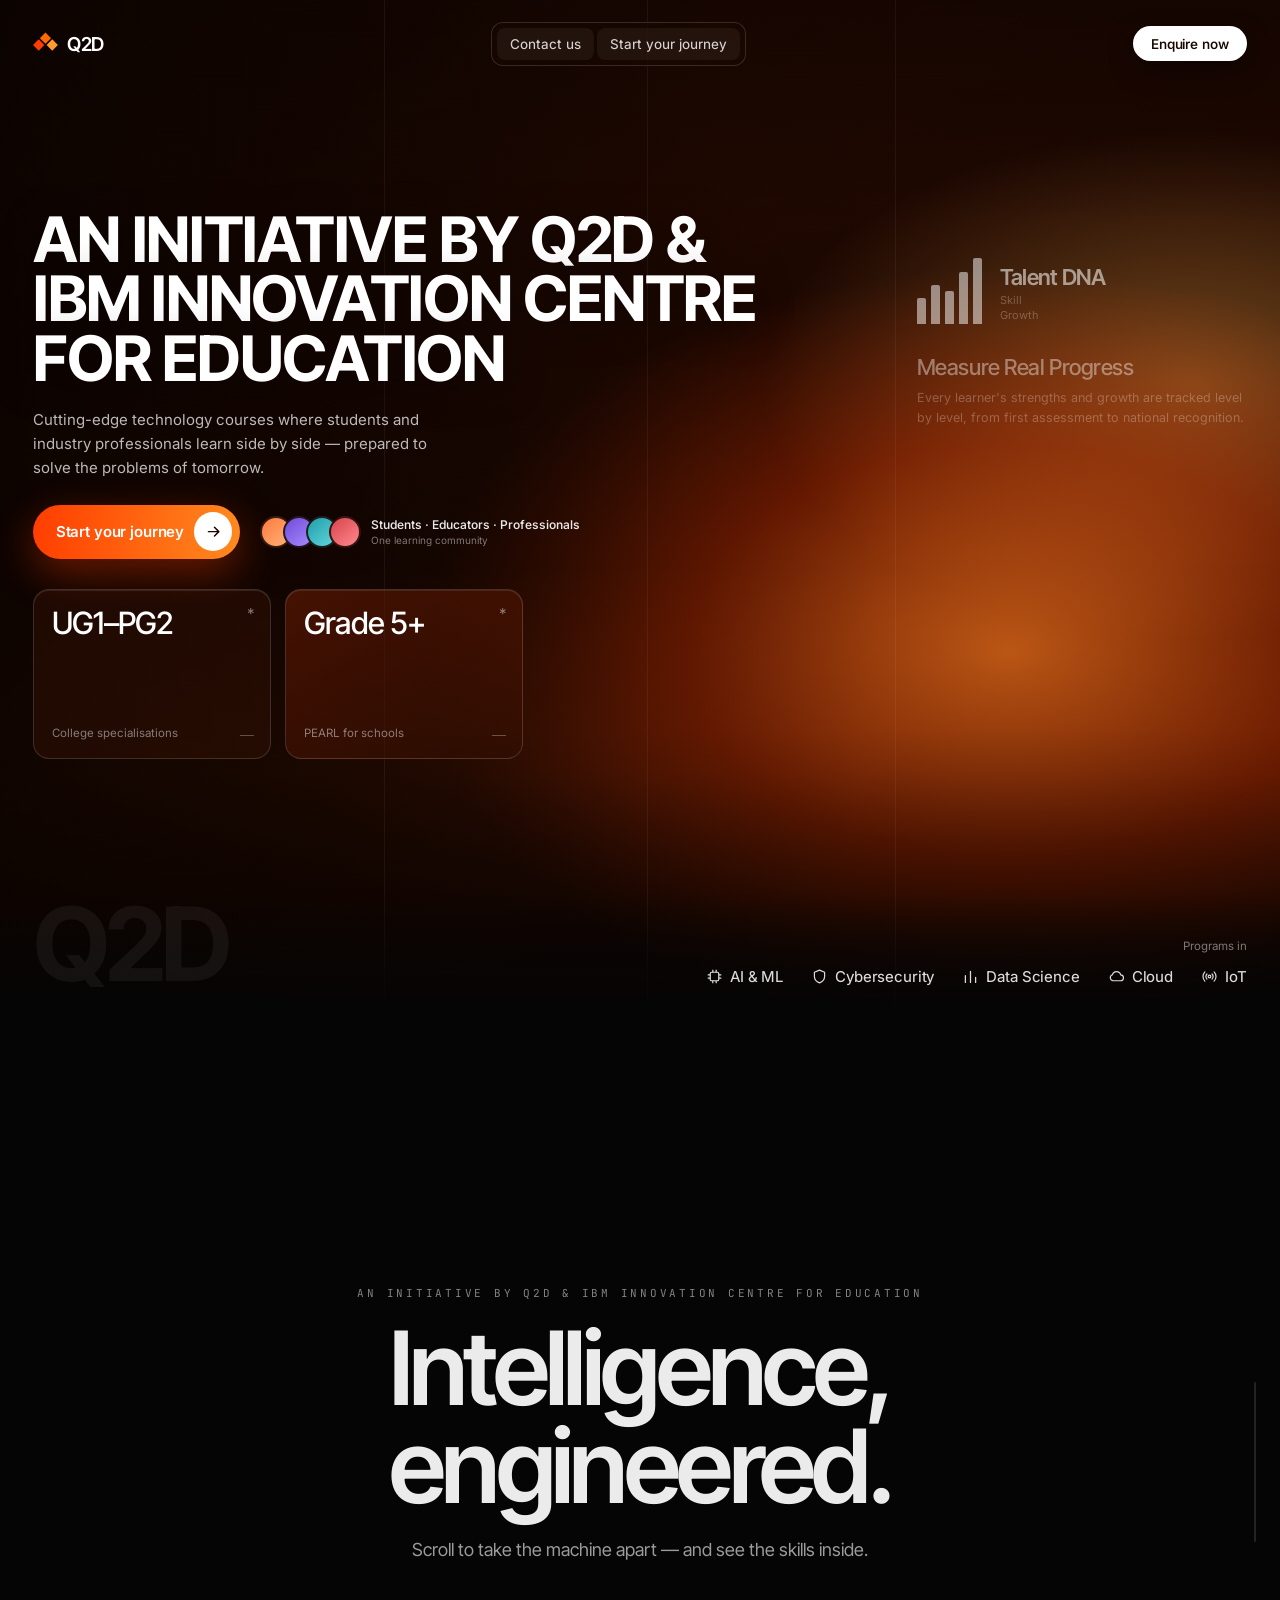
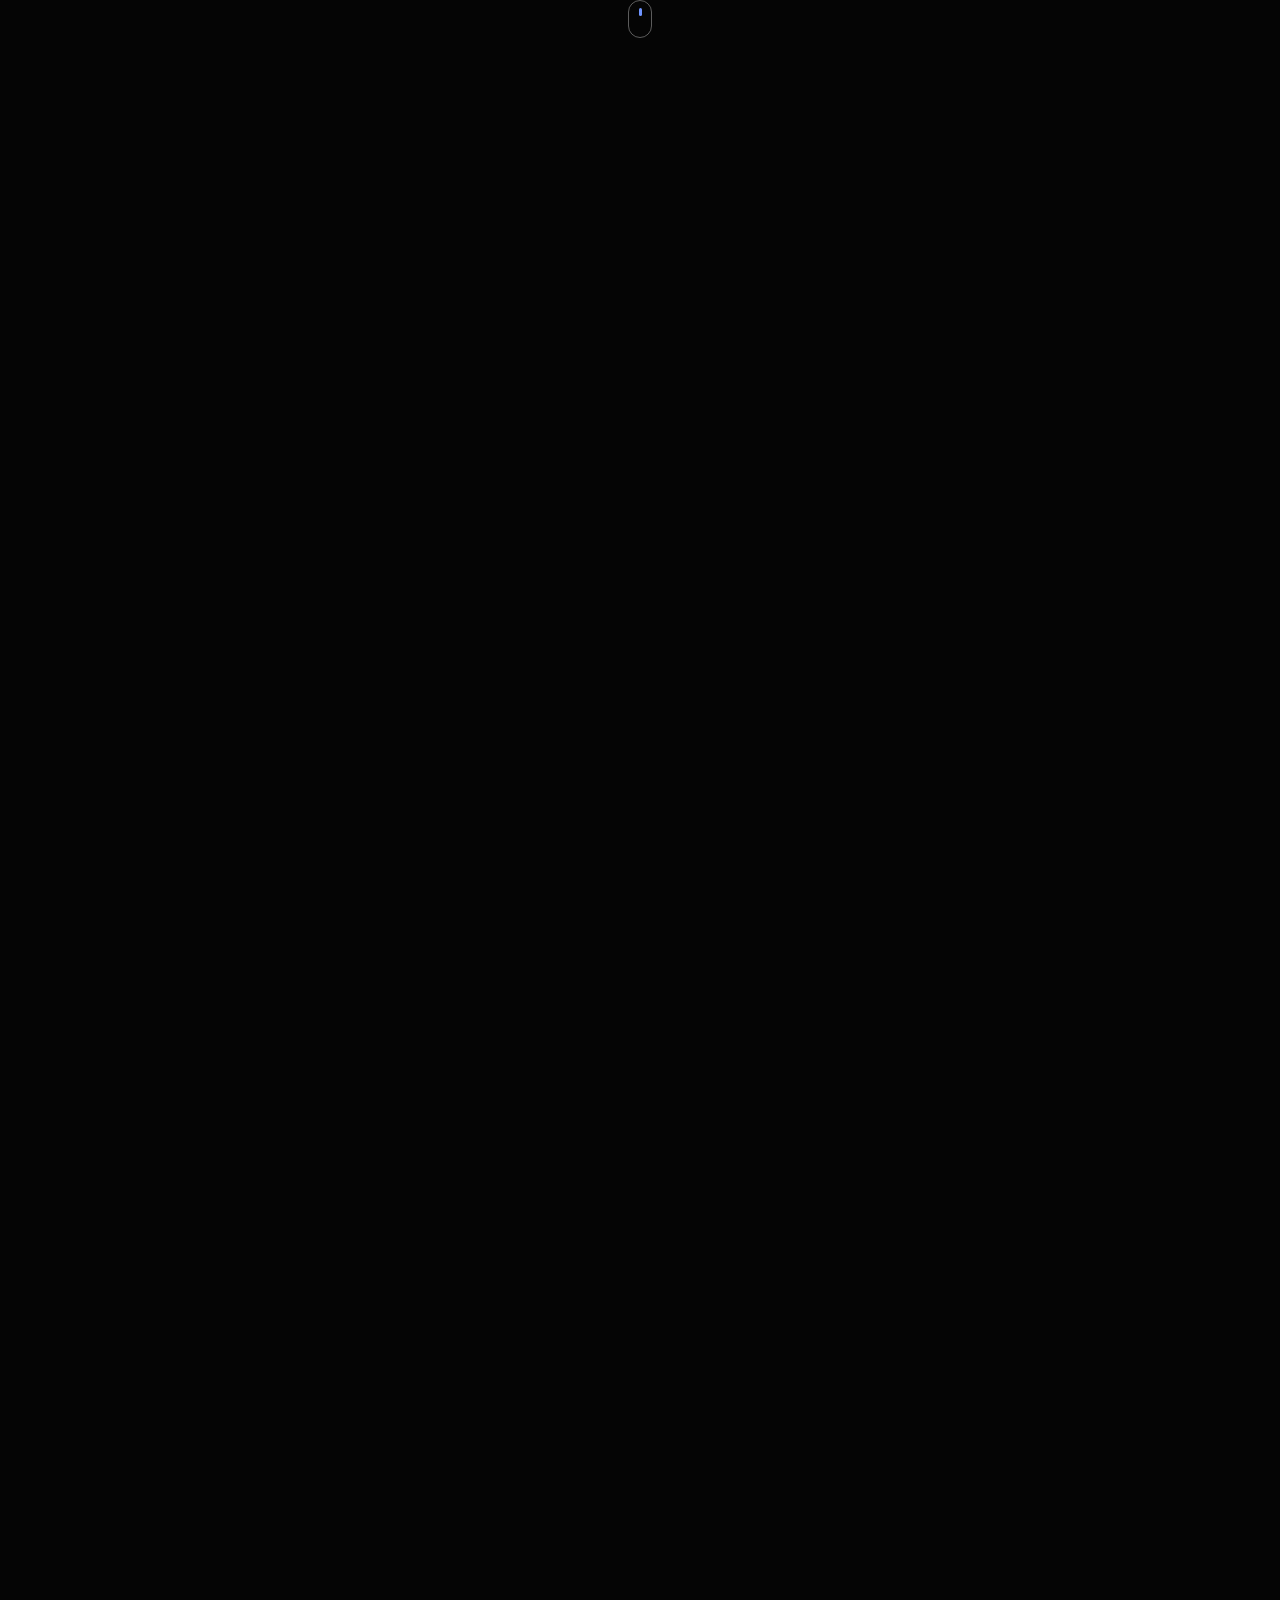
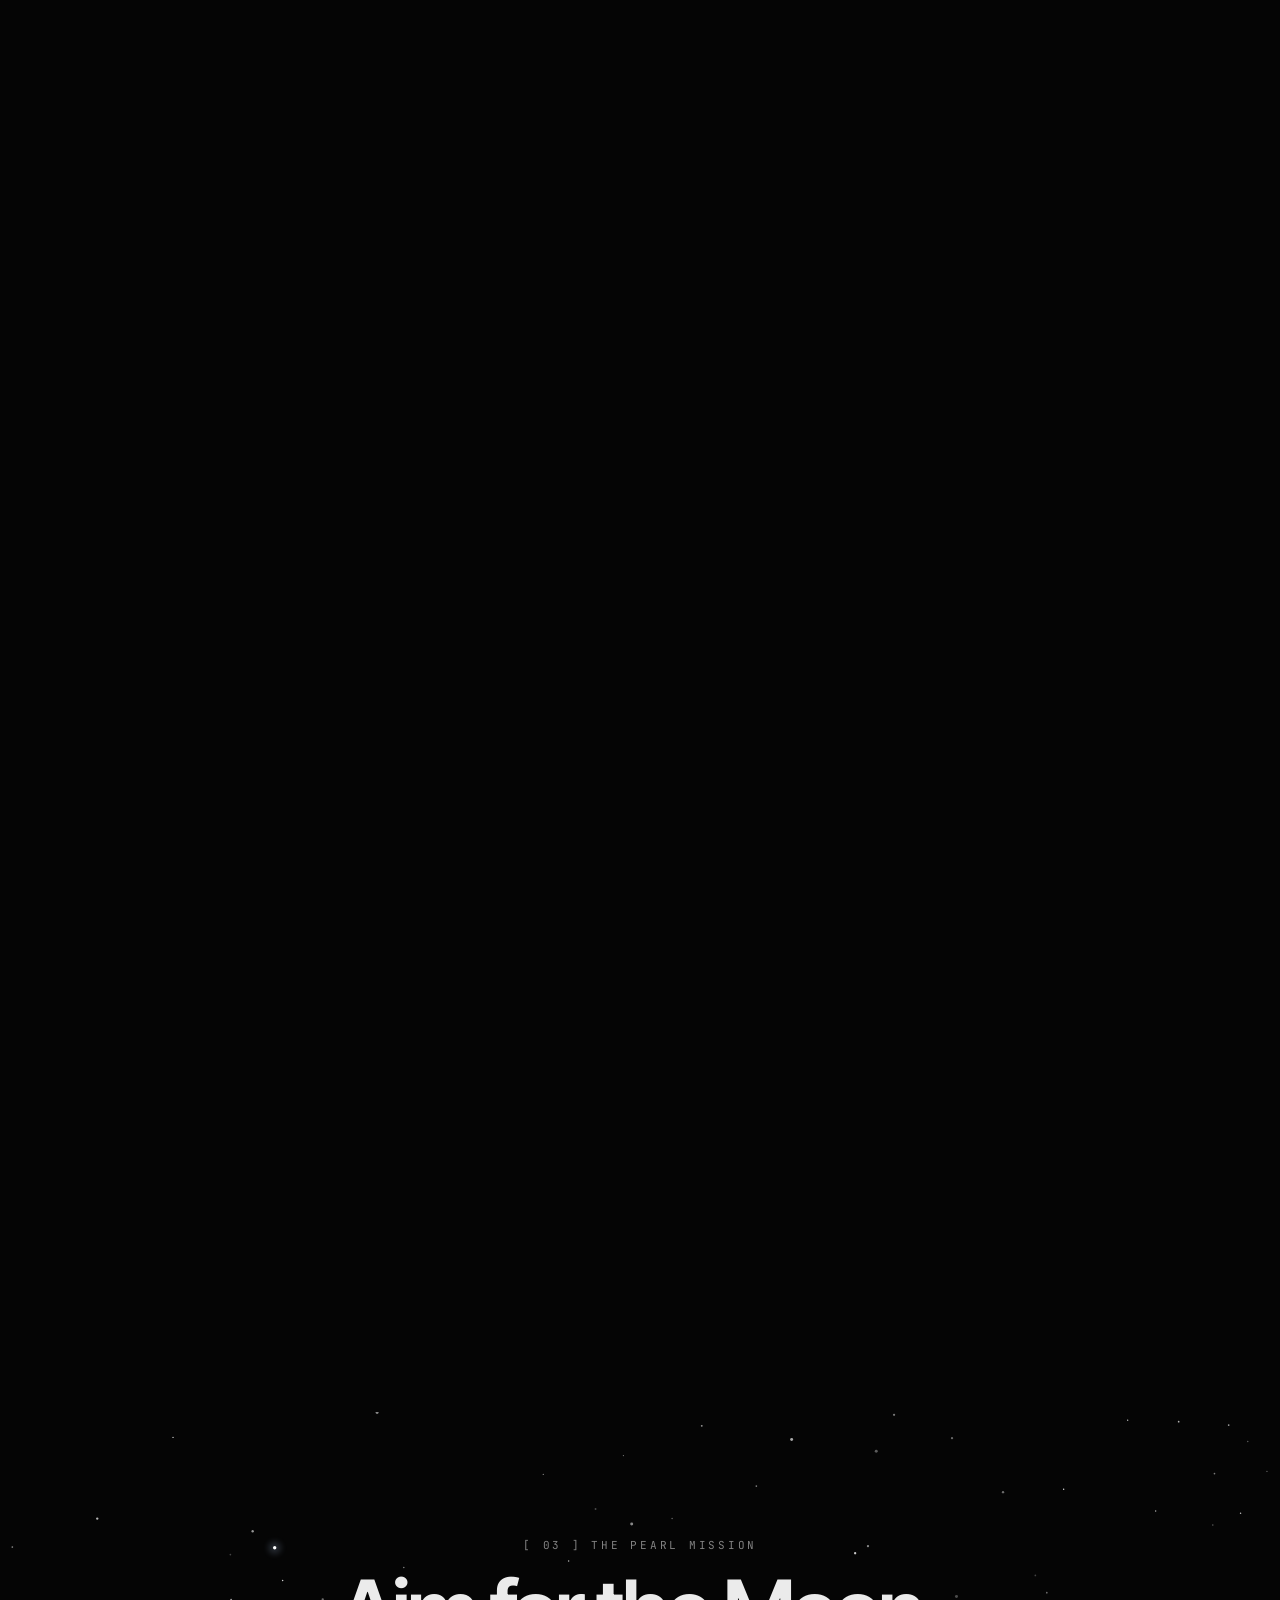
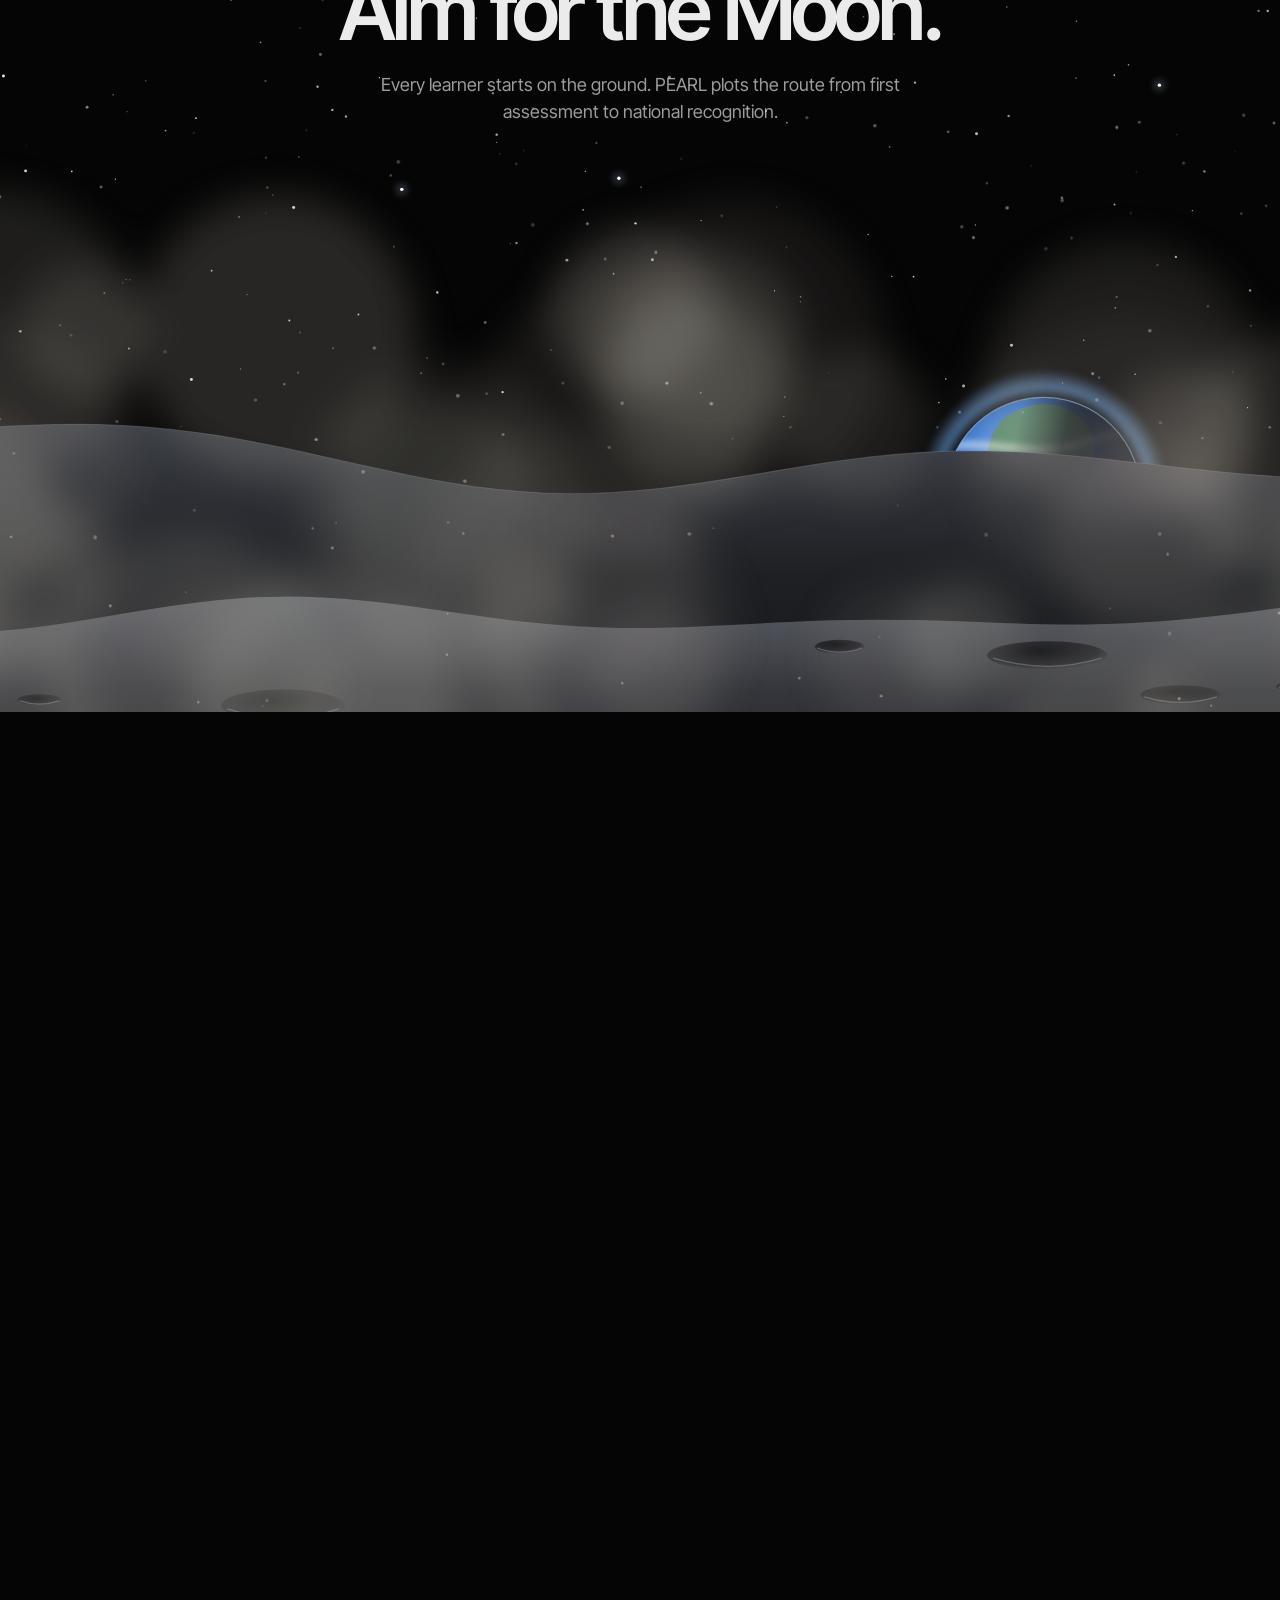
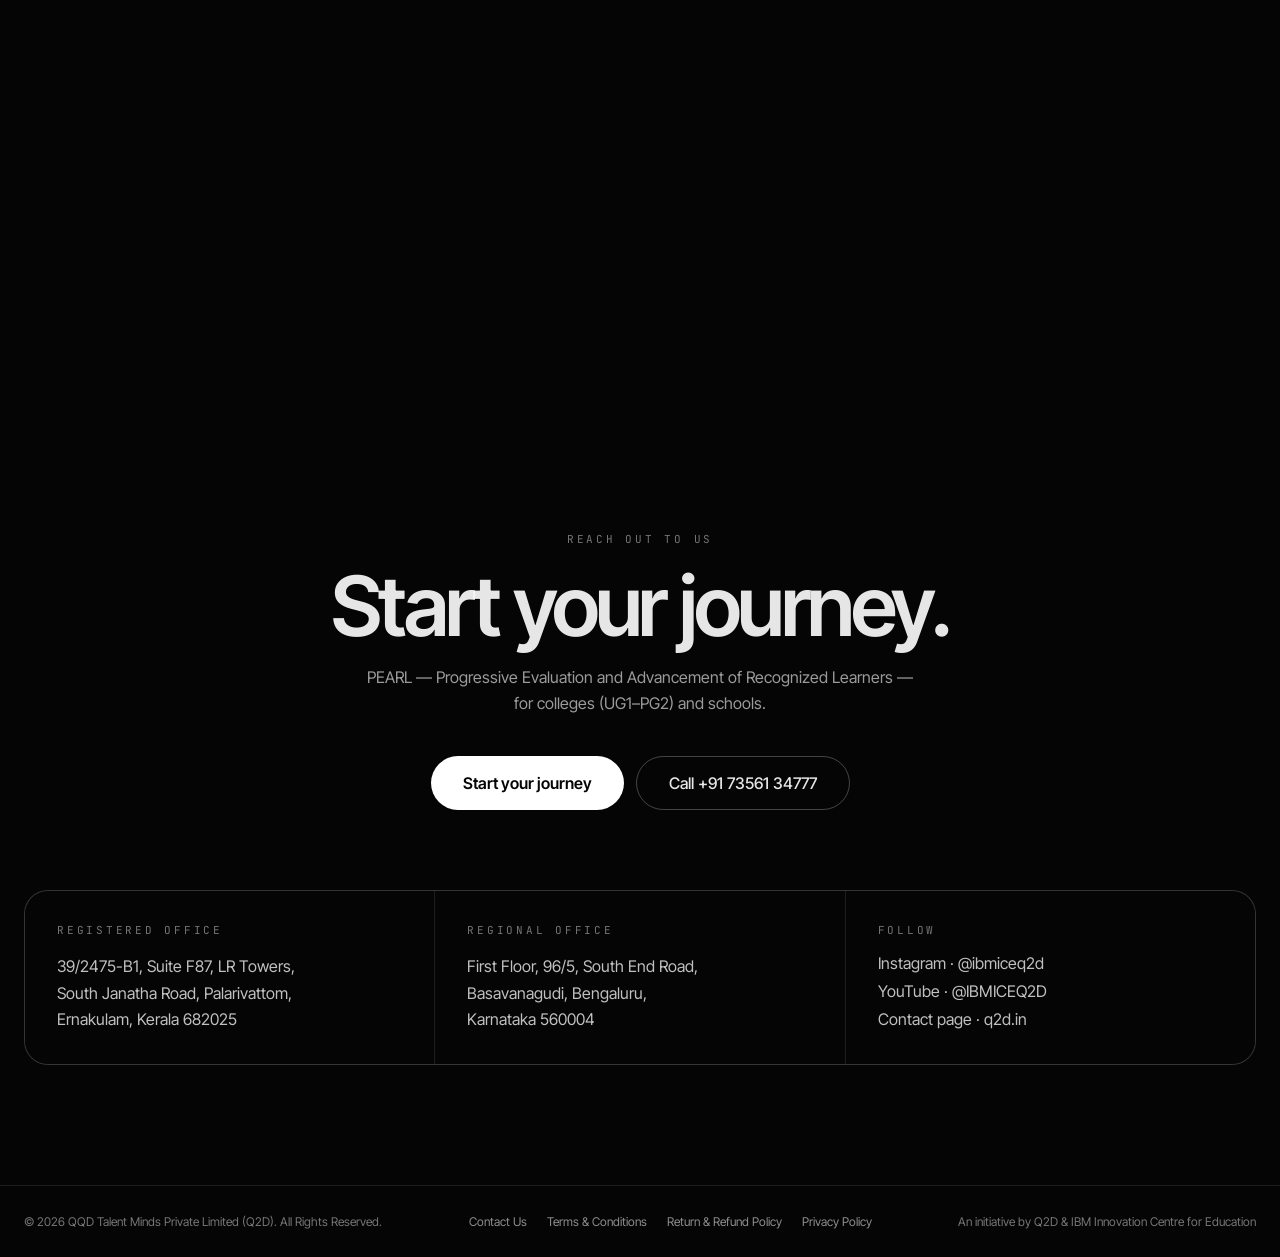
==== commit 4e371bd8: "Use running-fox video as the journey hero background - Add assets/video/hero.mp4 (+ poster): the sup" ====
--- a/index.html
+++ b/index.html
@@ -21,11 +21,8 @@
     </a>
     <nav class="nav__pill" aria-label="Primary">
       <ul>
-        <li><a href="#s-mission">Missions</a></li>
-        <li><a href="#scroll-top">How It Works</a></li>
-        <li><a href="#s-mission">PEARL</a></li>
-        <li><a href="#s-contact">Institutions</a></li>
-        <li><a href="#s-contact">Contact</a></li>
+        <li><a href="#s-contact">Contact us</a></li>
+        <li><a href="https://www.ibmiceq2d.com/pearl/">Start your journey</a></li>
       </ul>
     </nav>
     <div class="nav__actions">
@@ -37,11 +34,8 @@
     </div>
     <div class="nav__sheet" id="nav-sheet" hidden>
         <ul>
-          <li><a href="#s-mission" data-menu-close>Missions</a></li>
-          <li><a href="#scroll-top" data-menu-close>How It Works</a></li>
-          <li><a href="#s-mission" data-menu-close>PEARL</a></li>
-          <li><a href="#s-contact" data-menu-close>Institutions</a></li>
-          <li><a href="#s-contact" data-menu-close>Contact</a></li>
+          <li><a href="#s-contact" data-menu-close>Contact us</a></li>
+          <li><a href="https://www.ibmiceq2d.com/pearl/" data-menu-close>Start your journey</a></li>
         </ul>
         <a class="btn btn--flame nav__sheet-cta" href="#s-contact" data-menu-close>Enquire now</a>
       </div>
@@ -50,17 +44,16 @@
   <section id="hero-top" class="hero">
     <div class="hero__media">
       <div class="hero__fallback" aria-hidden="true"></div>
+      <video class="hero__video" data-hero-video autoplay muted loop playsinline preload="auto" poster="assets/video/hero-poster.jpg" aria-hidden="true">
+        <source src="assets/video/hero.mp4" type="video/mp4">
+      </video>
       <div class="hero__scrim" aria-hidden="true"></div>
       <div class="hero__rules" aria-hidden="true"><span></span><span></span><span></span></div>
     </div>
 
     <div class="hero__inner">
-      <div class="hero__lead">
-        <p class="hero__note">
-          <svg class="hero__note-icon" viewBox="0 0 24 24" fill="none" stroke="currentColor" stroke-width="1.3" aria-hidden="true"><circle cx="12" cy="12" r="9"></circle><path d="M3 12h18M12 3c2.5 2.6 3.7 5.7 3.7 9S14.5 18.4 12 21c-2.5-2.6-3.7-5.7-3.7-9S9.5 5.6 12 3Z"></path></svg>
-          <span>An initiative by Q2D &amp;<br>IBM Innovation Centre for Education</span>
-        </p>
-        <h1 class="hero__title">Technology<br>Crafted for All<br>Not <em>Machines</em></h1>
+      <div class="hero__lead hero__lead--wide">
+        <h1 class="hero__title hero__title--initiative">An initiative by Q2D &amp; IBM Innovation Centre for Education</h1>
         <p class="hero__sub">Cutting-edge technology courses where students and industry professionals learn side by side — prepared to solve the problems of tomorrow.</p>
         <div class="hero__cta">
           <a class="btn btn--flame hero__go" href="https://www.ibmiceq2d.com/pearl/">Start your journey
--- a/assets/css/journey.css
+++ b/assets/css/journey.css
@@ -500,3 +500,14 @@
 :where(.nav, .hero) a { text-decoration: none; color: inherit; }
 .nav__burger { padding: 0; cursor: pointer; font: inherit; }
 .nav__sheet-cta { box-sizing: border-box; }
+
+/* Hero headline set from the video reference: heavy, uppercase */
+.hero__title--initiative {
+  margin-top: 0;
+  font-size: calc(clamp(2.2rem, 4.9vw, 4.6rem) * var(--scale));
+  font-weight: 700;
+  line-height: 0.95;
+  letter-spacing: -0.02em;
+  text-transform: uppercase;
+}
+.hero__lead--wide { max-width: 900px; }
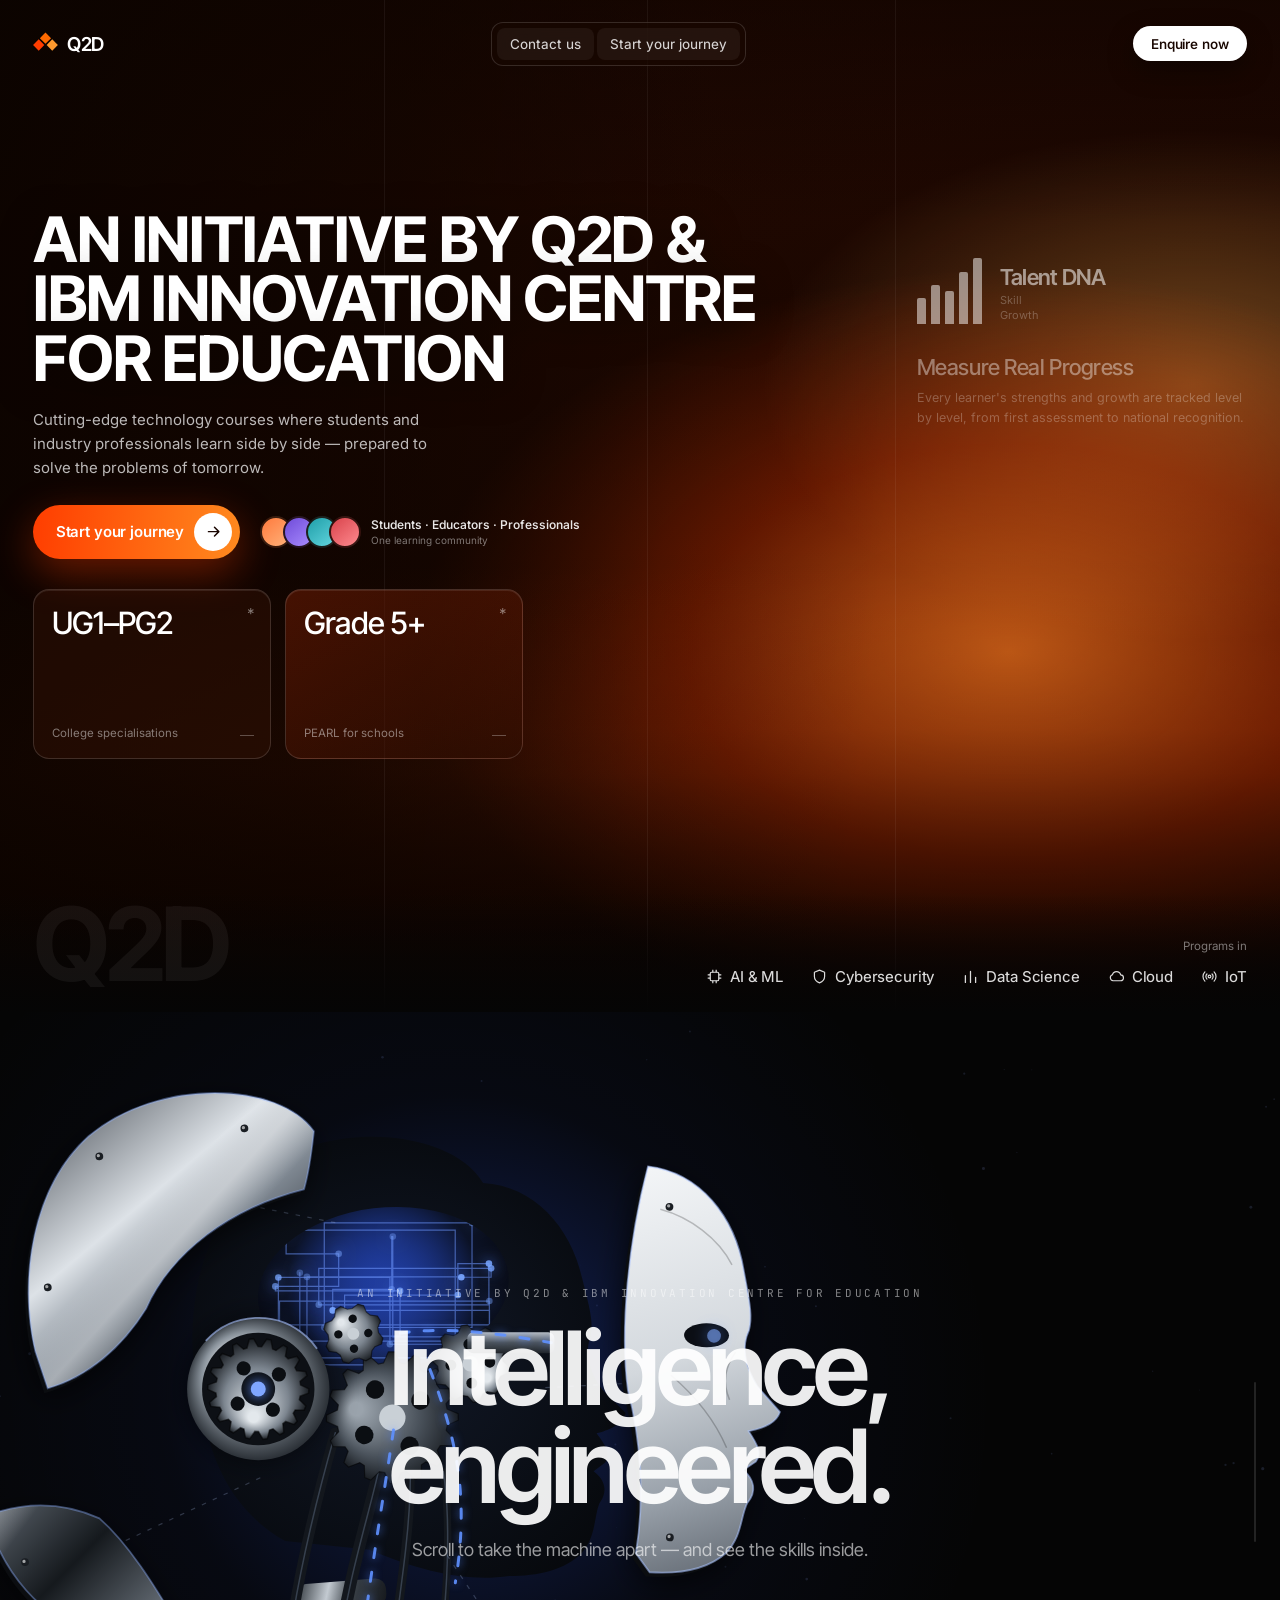
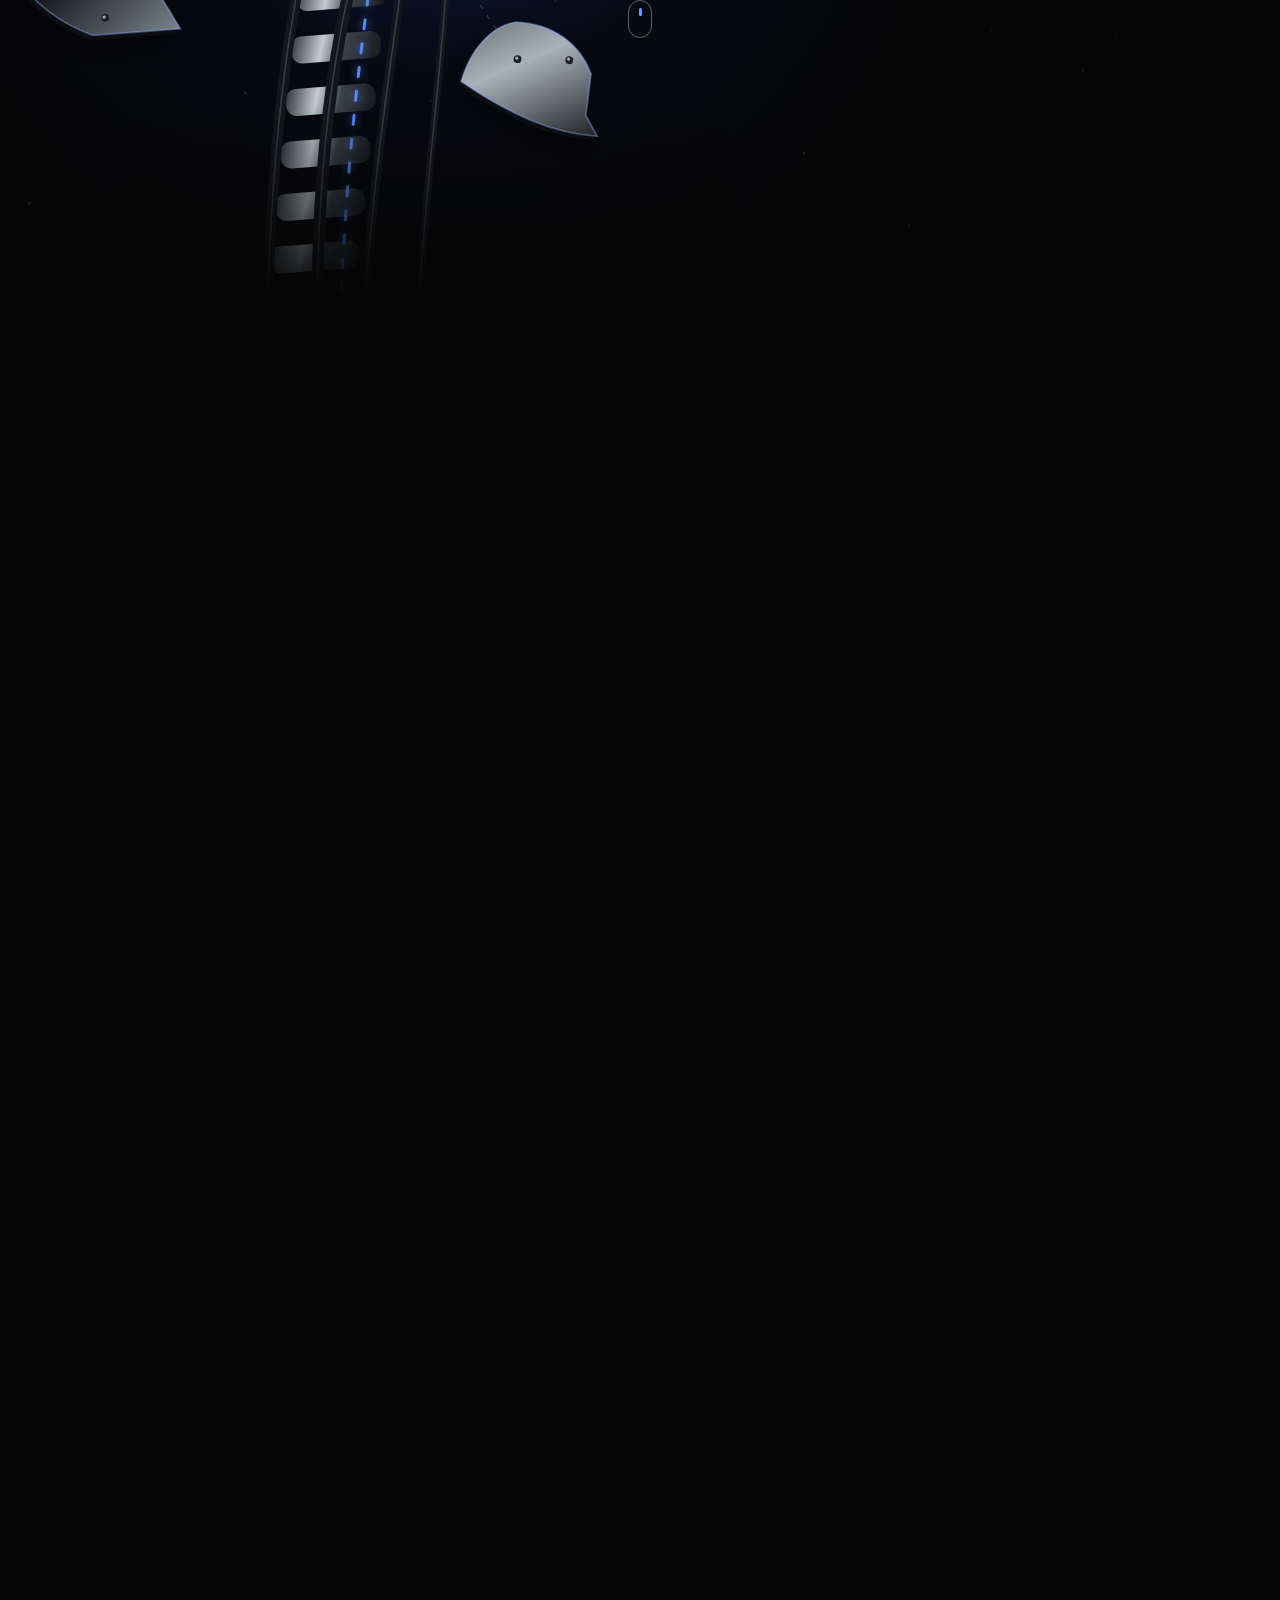
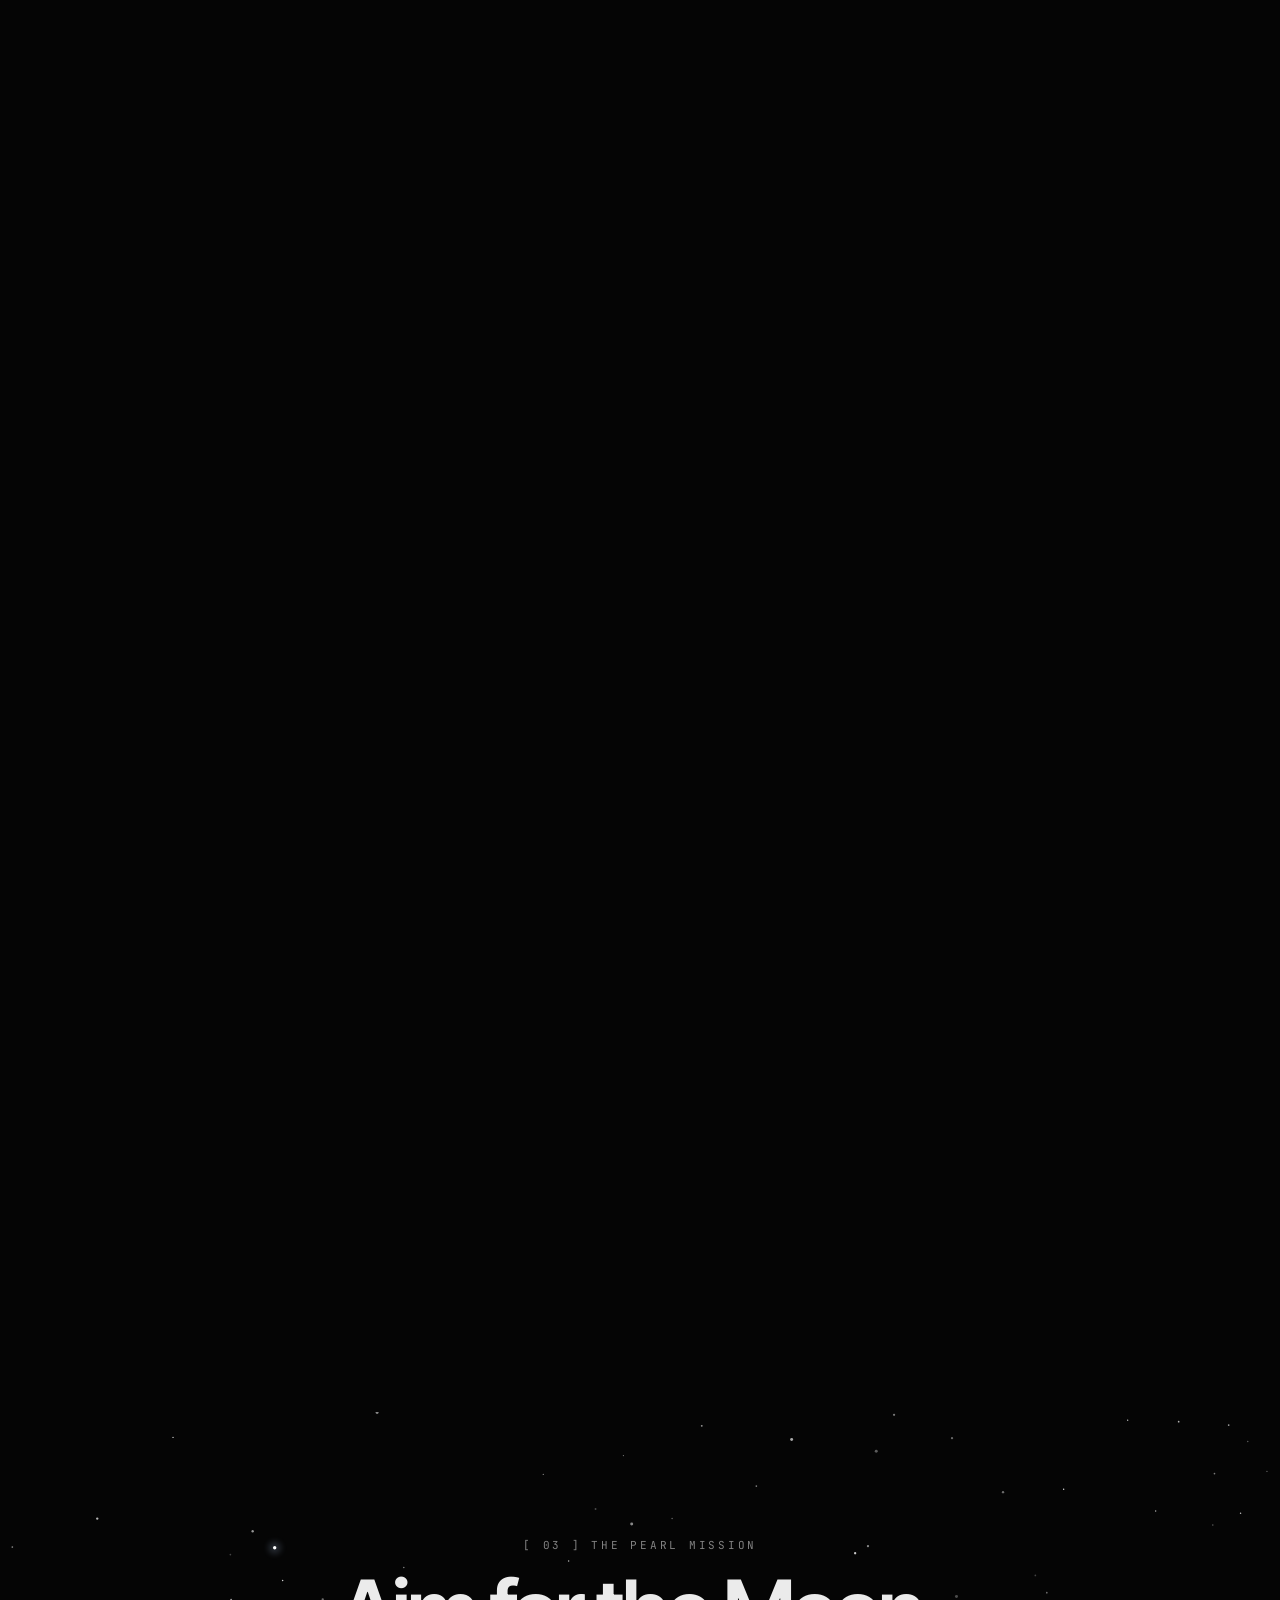
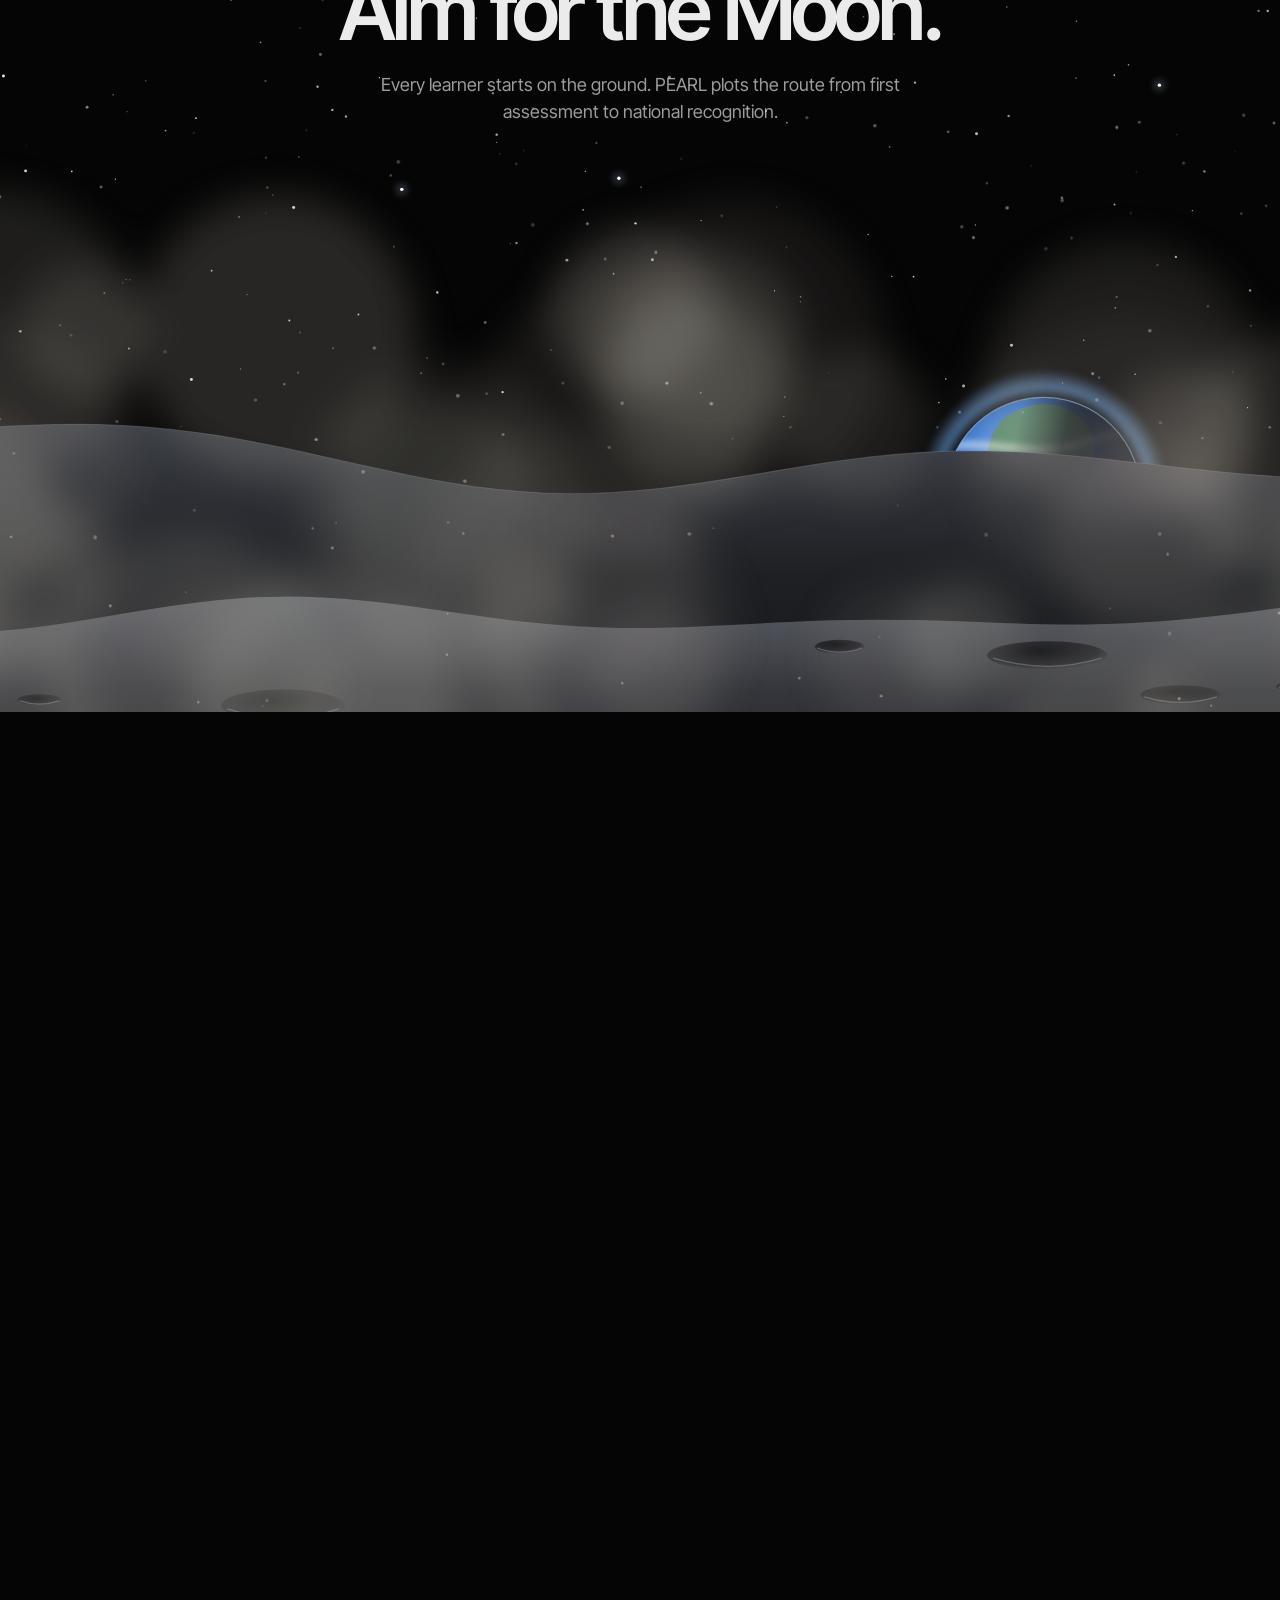
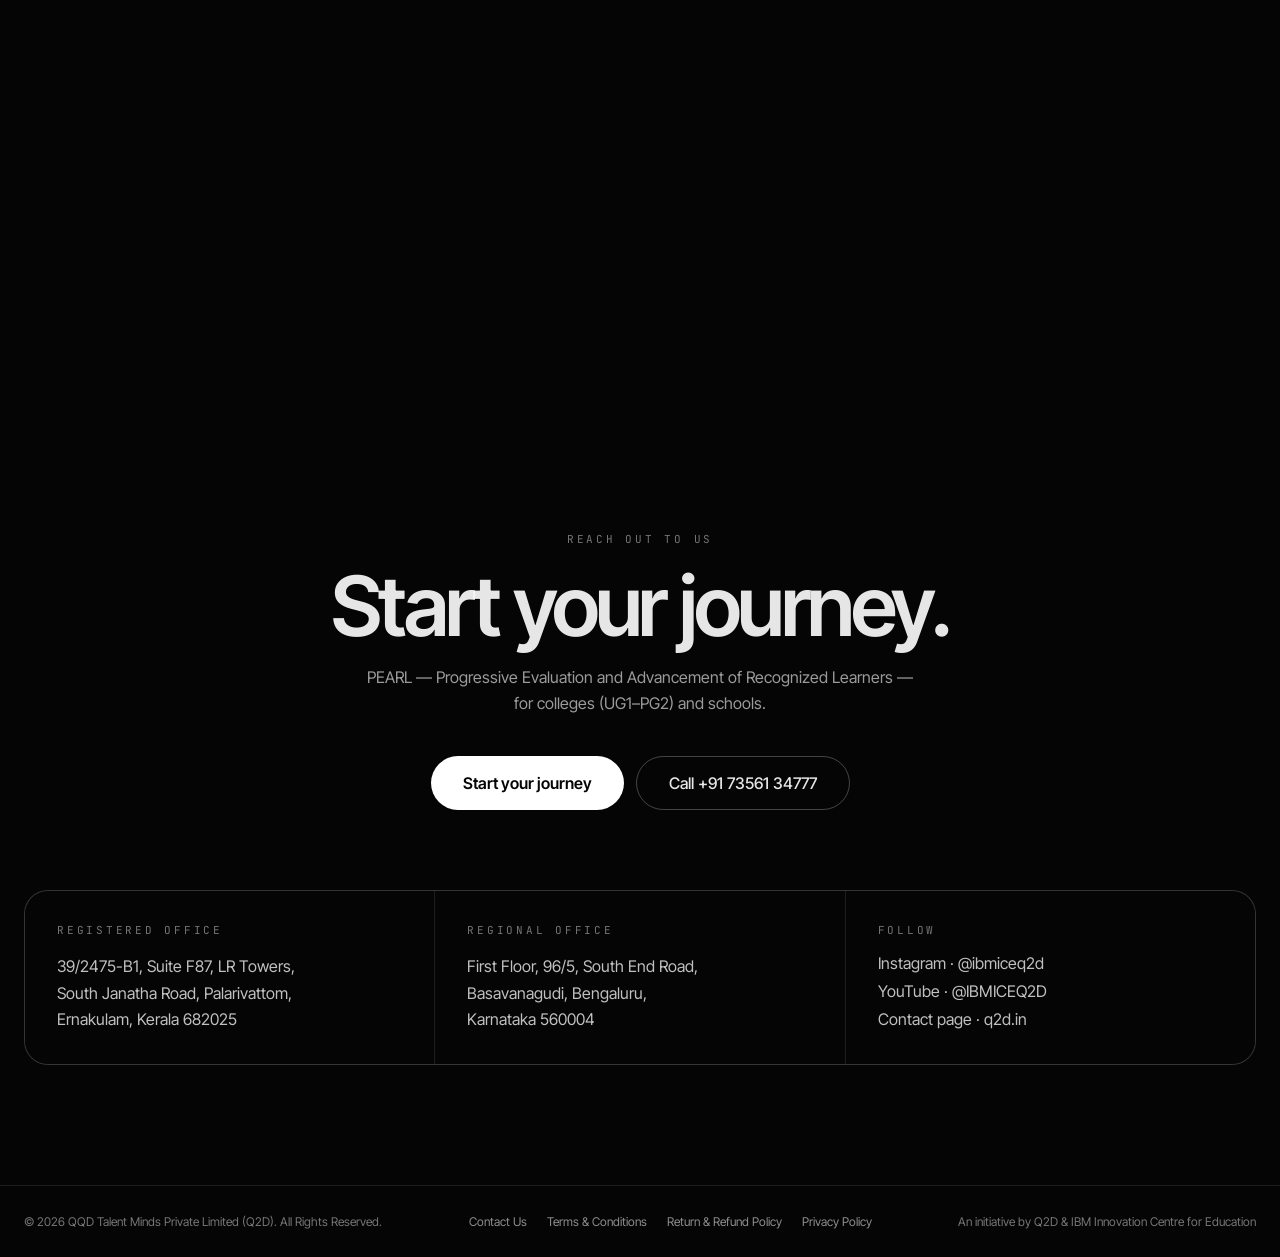
==== commit 38a4deb9: "Sharpen hero video and serve an HD version on large screens - hero.mp4: 1920x1144, denoised, lanczos" ====
--- a/index.html
+++ b/index.html
@@ -45,6 +45,7 @@
     <div class="hero__media">
       <div class="hero__fallback" aria-hidden="true"></div>
       <video class="hero__video" data-hero-video autoplay muted loop playsinline preload="auto" poster="assets/video/hero-poster.jpg" aria-hidden="true">
+        <source src="assets/video/hero-mobile.mp4" type="video/mp4" media="(max-width: 900px)">
         <source src="assets/video/hero.mp4" type="video/mp4">
       </video>
       <div class="hero__scrim" aria-hidden="true"></div>
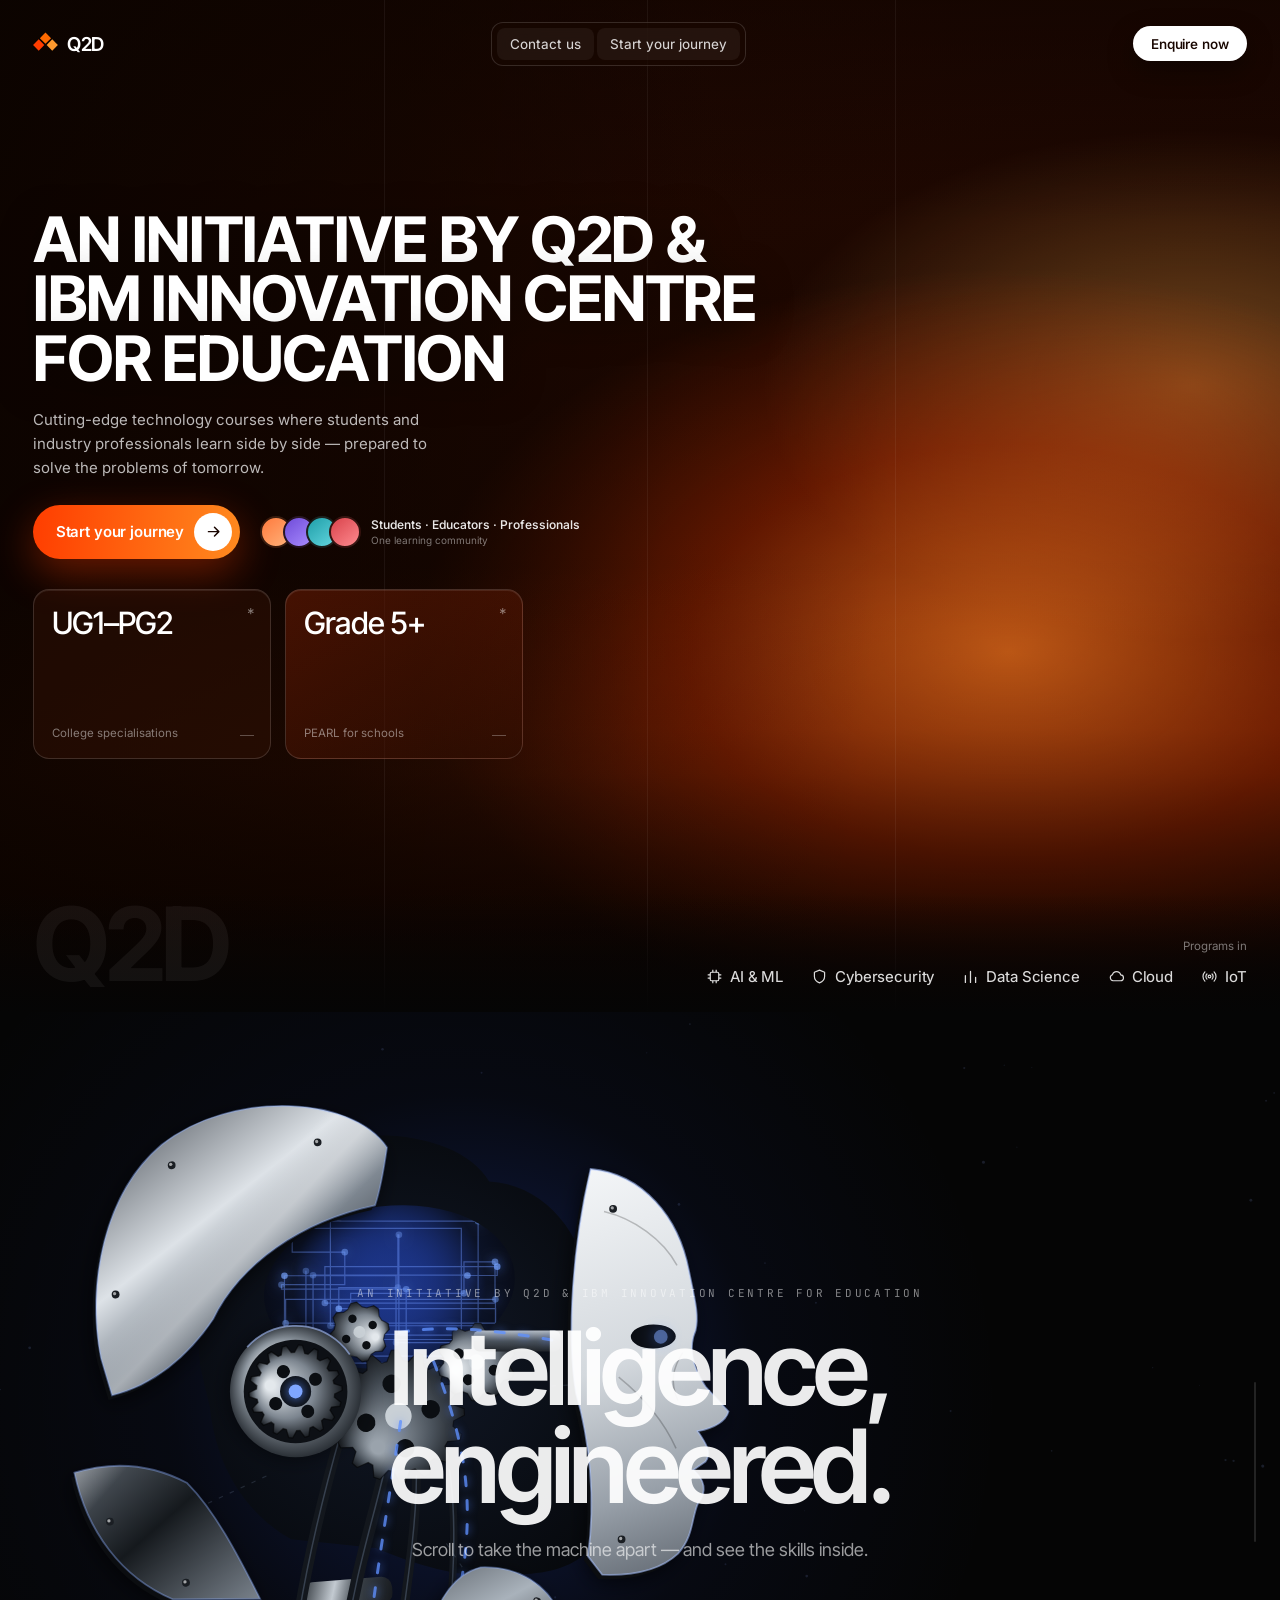
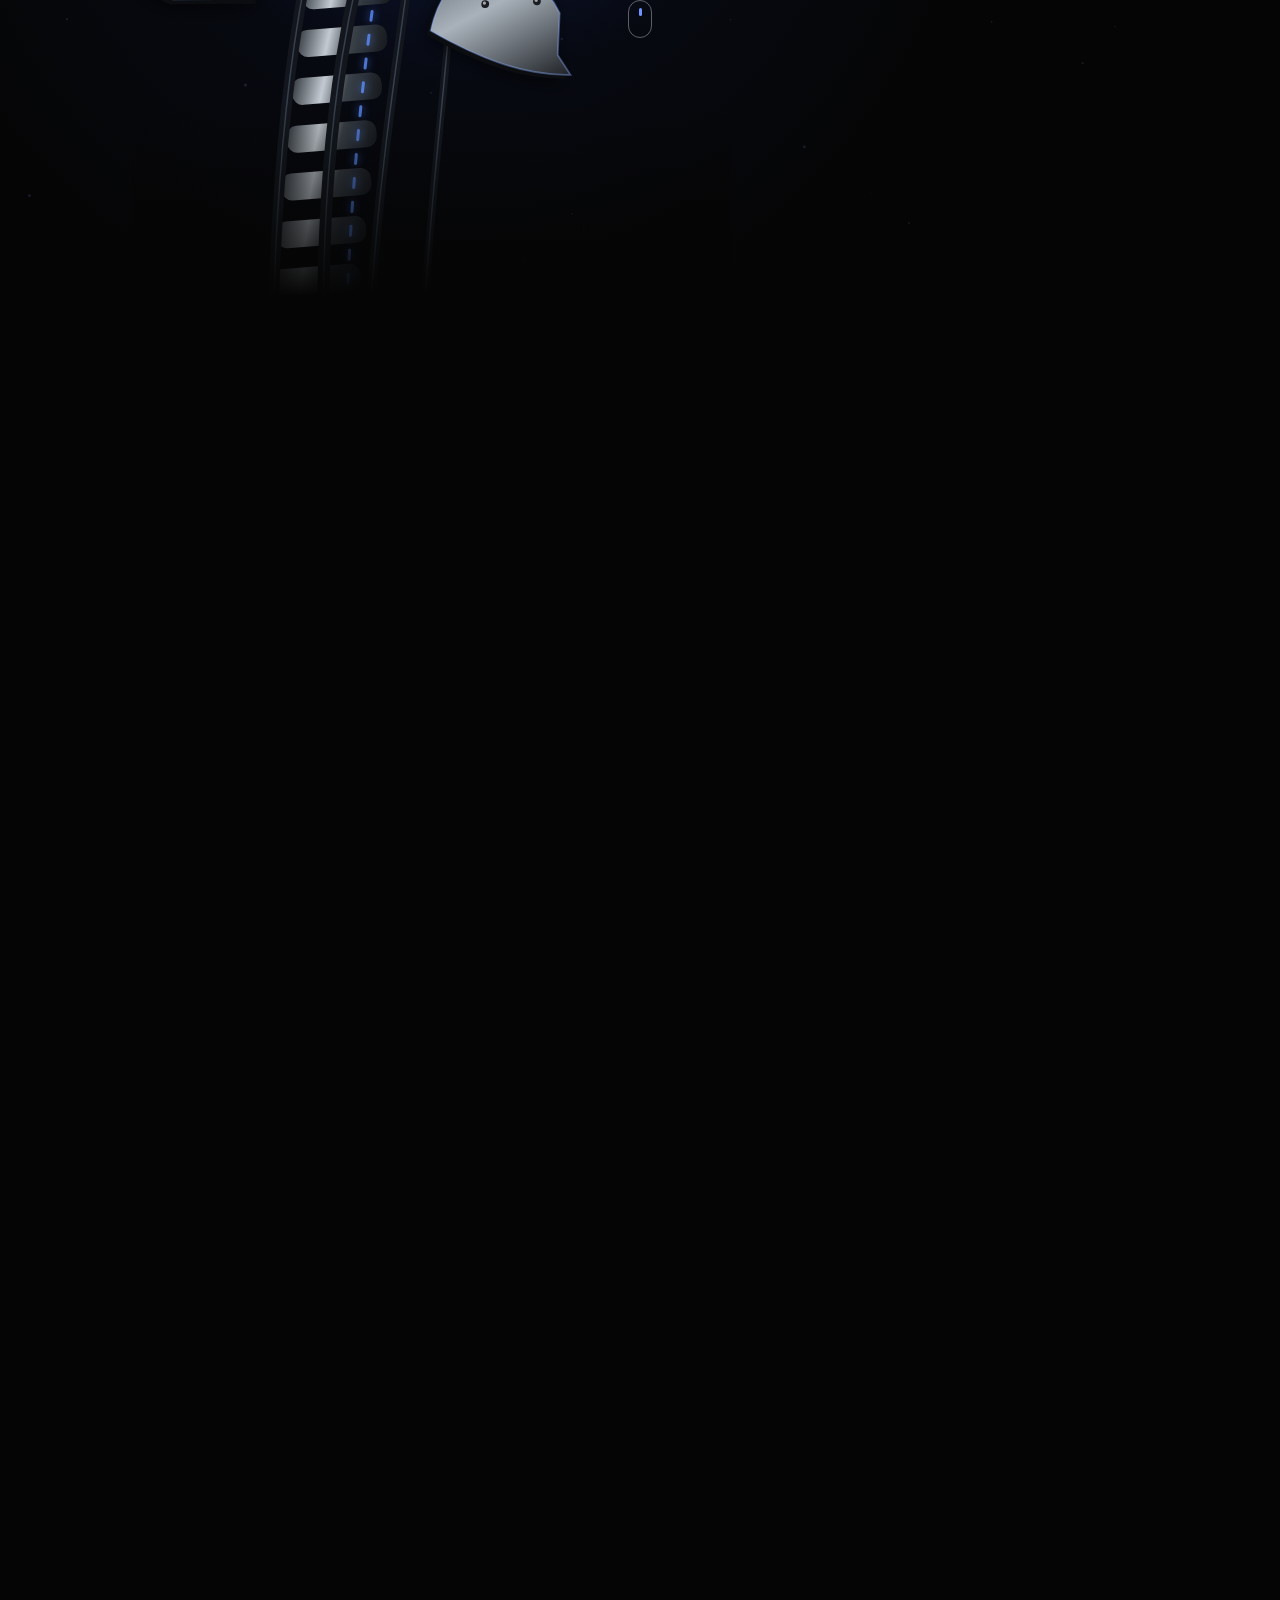
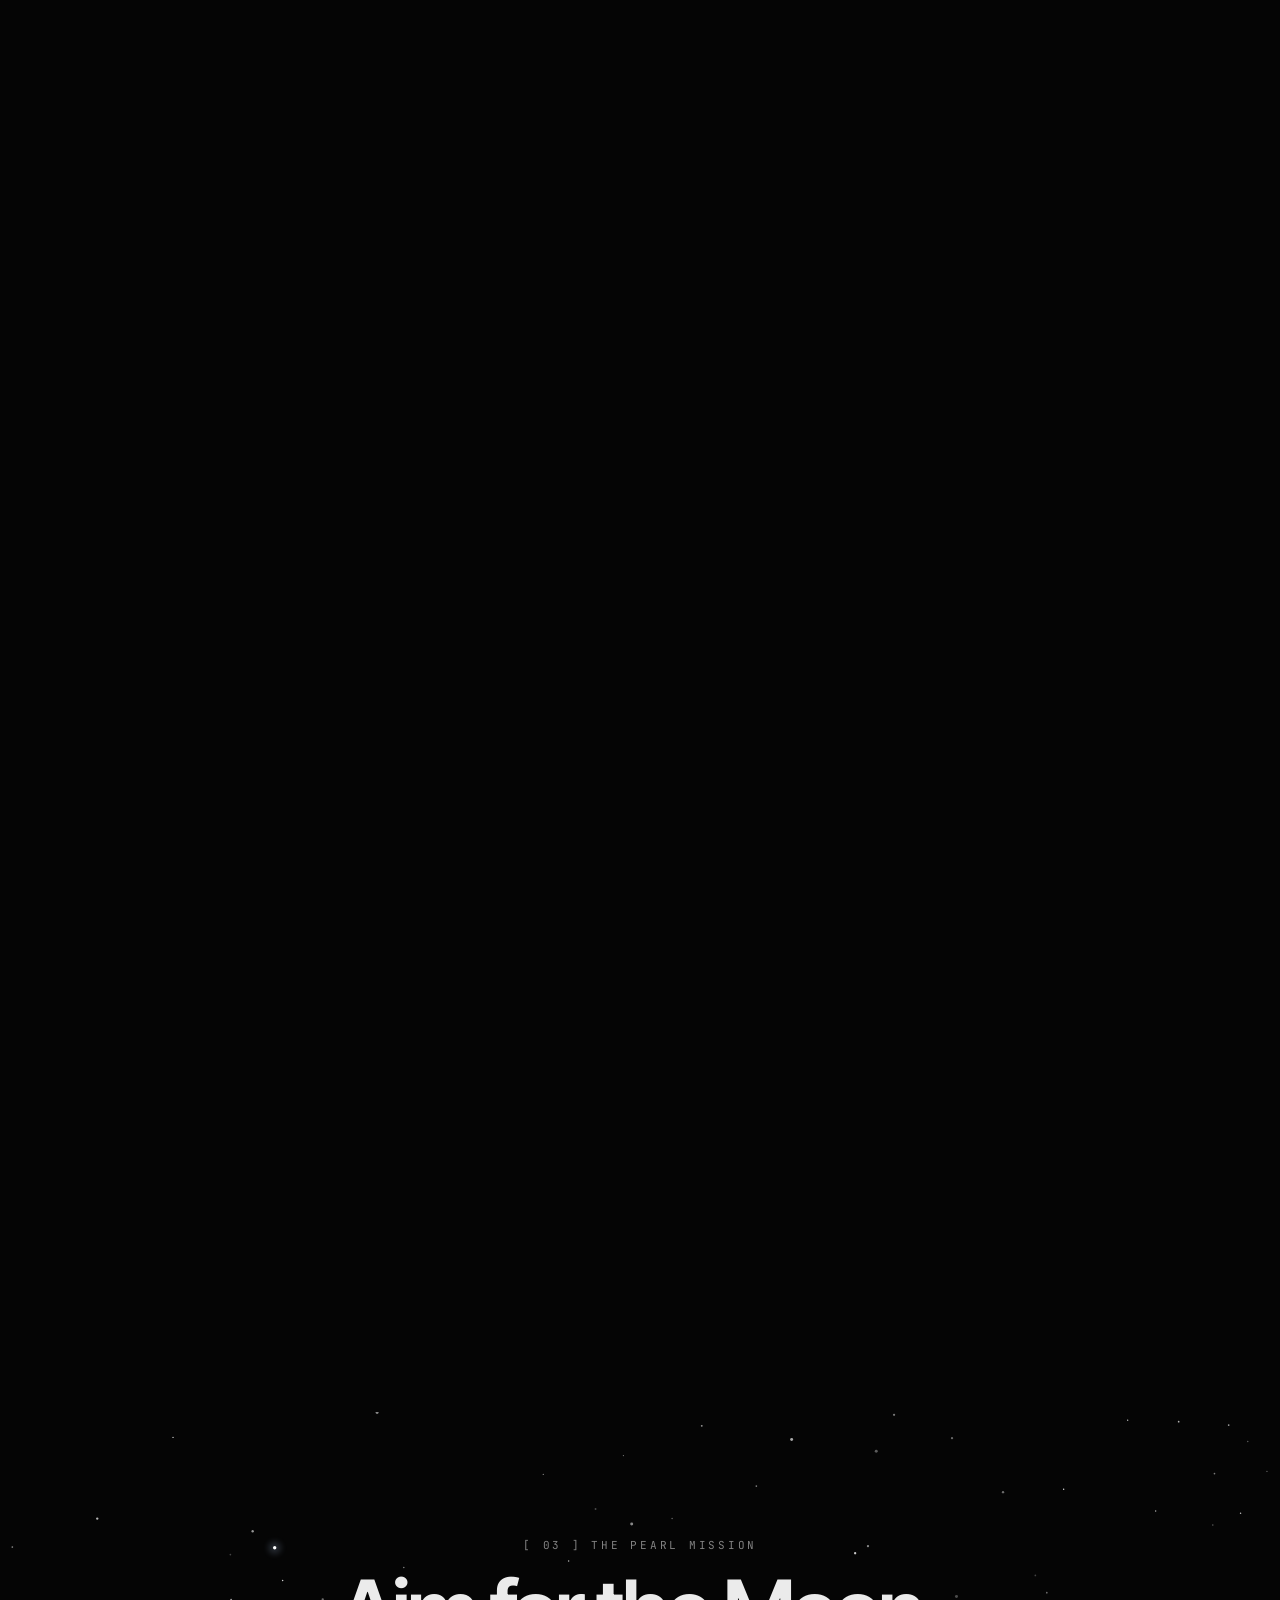
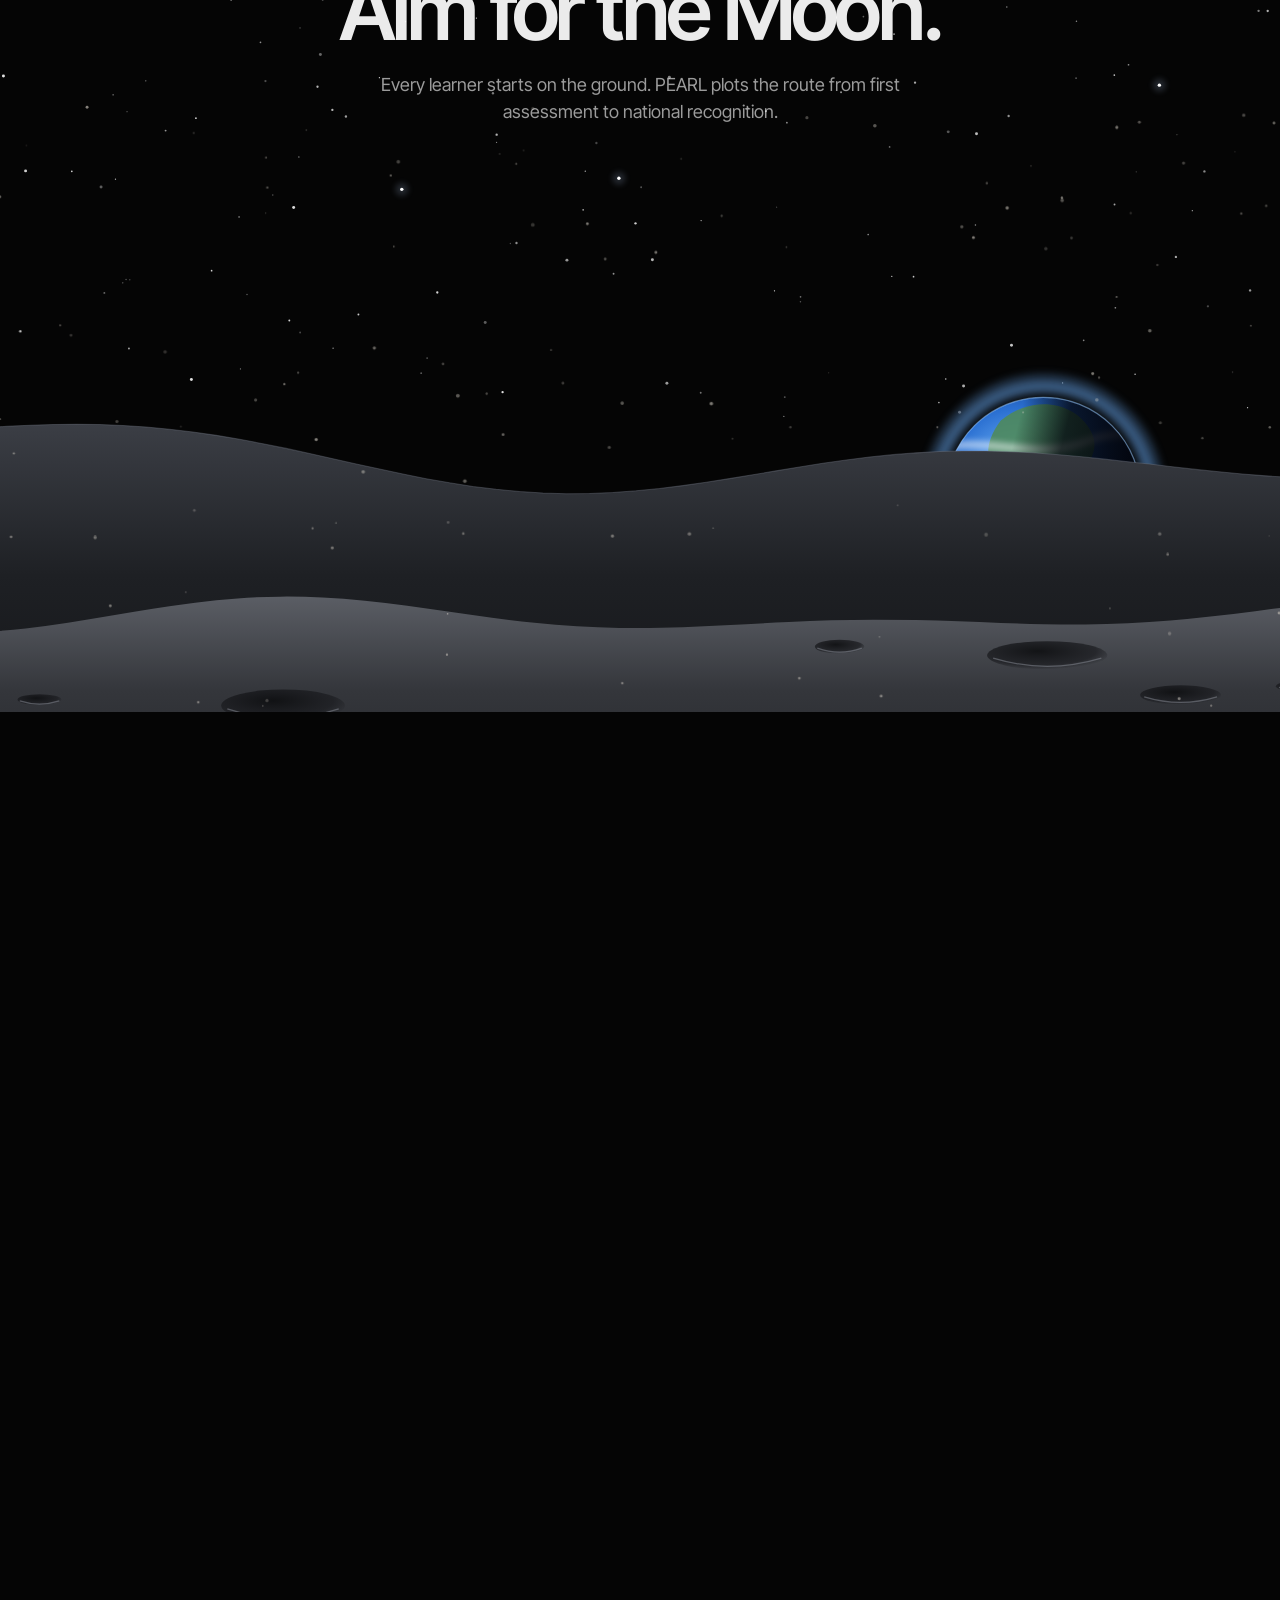
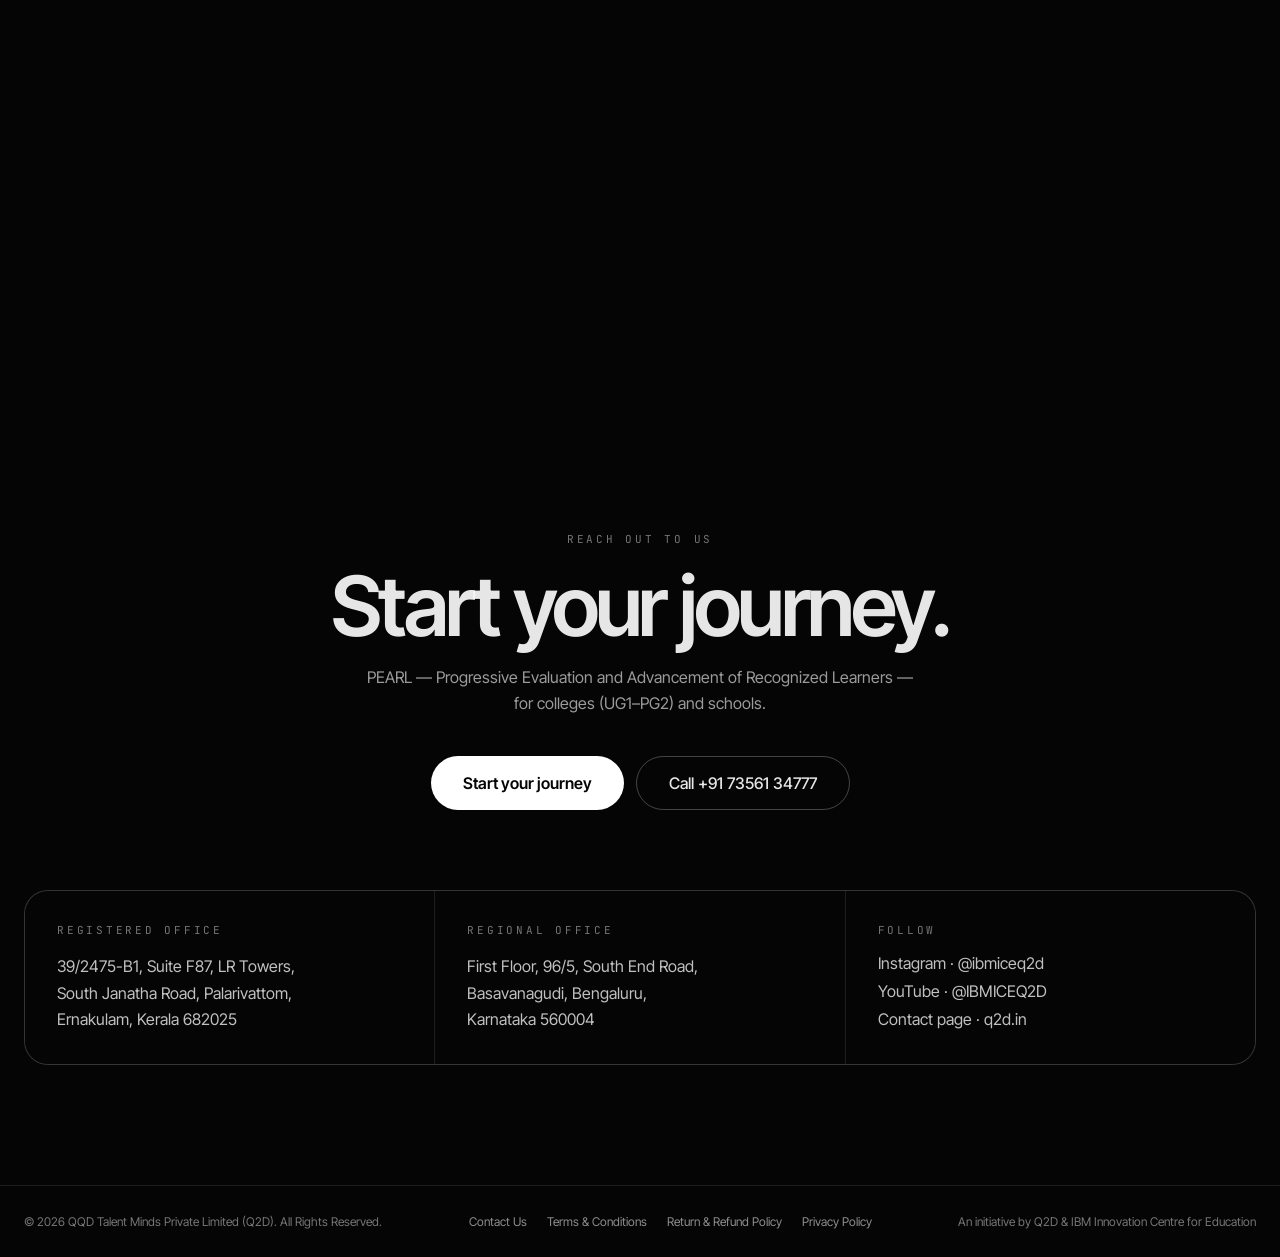
==== commit 2034e4a2: "Update index.html" ====
--- a/index.html
+++ b/index.html
@@ -45,7 +45,6 @@
     <div class="hero__media">
       <div class="hero__fallback" aria-hidden="true"></div>
       <video class="hero__video" data-hero-video autoplay muted loop playsinline preload="auto" poster="assets/video/hero-poster.jpg" aria-hidden="true">
-        <source src="assets/video/hero-mobile.mp4" type="video/mp4" media="(max-width: 900px)">
         <source src="assets/video/hero.mp4" type="video/mp4">
       </video>
       <div class="hero__scrim" aria-hidden="true"></div>
@@ -76,14 +75,7 @@
         </ul>
       </div>
 
-      <aside class="hero__ghost" aria-hidden="true">
-        <div class="ghost__row">
-          <div class="ghost__bars"><span style="height: 34%"></span><span style="height: 52%"></span><span style="height: 44%"></span><span style="height: 70%"></span><span style="height: 88%"></span></div>
-          <p class="ghost__kpi"><strong>Talent DNA</strong>Skill<br>Growth</p>
-        </div>
-        <h2 class="ghost__title">Measure Real Progress</h2>
-        <p class="ghost__copy">Every learner's strengths and growth are tracked level by level, from first assessment to national recognition.</p>
-      </aside>
+      
     </div>
 
     <div class="hero__foot">
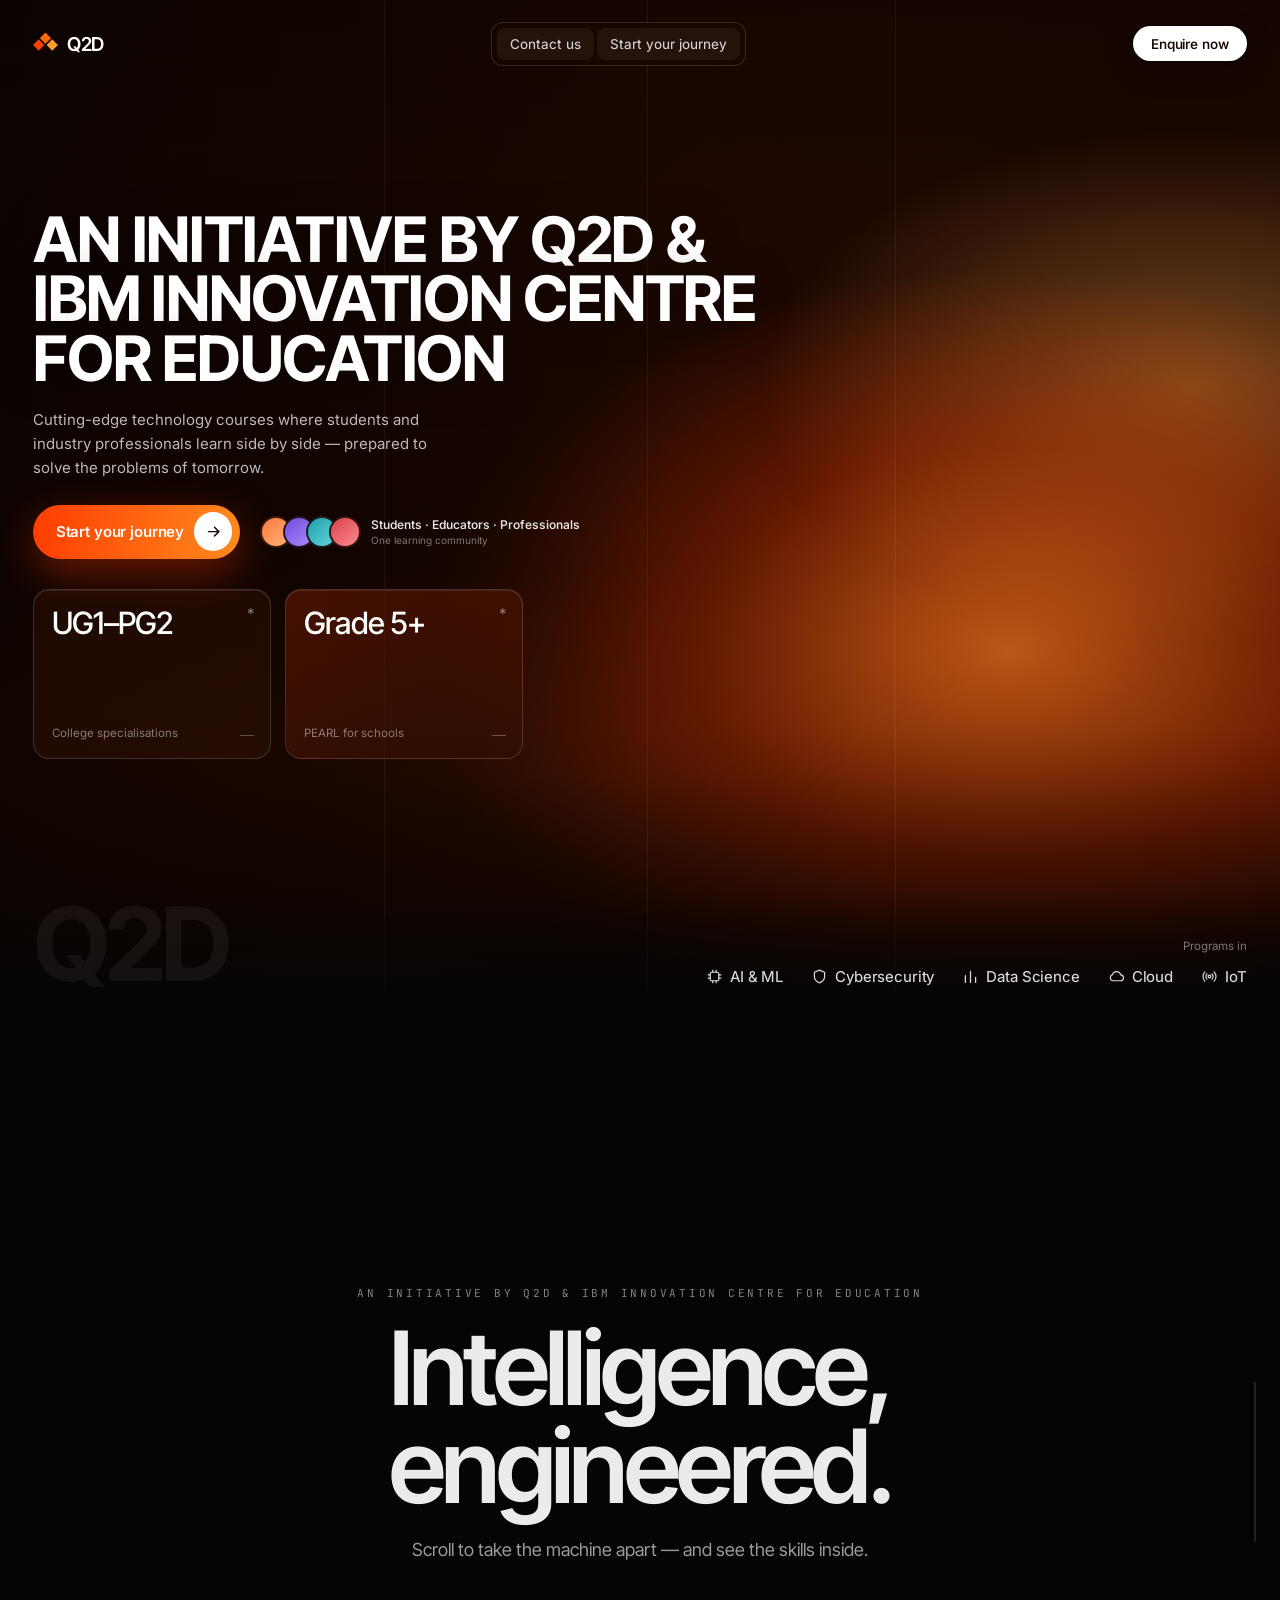
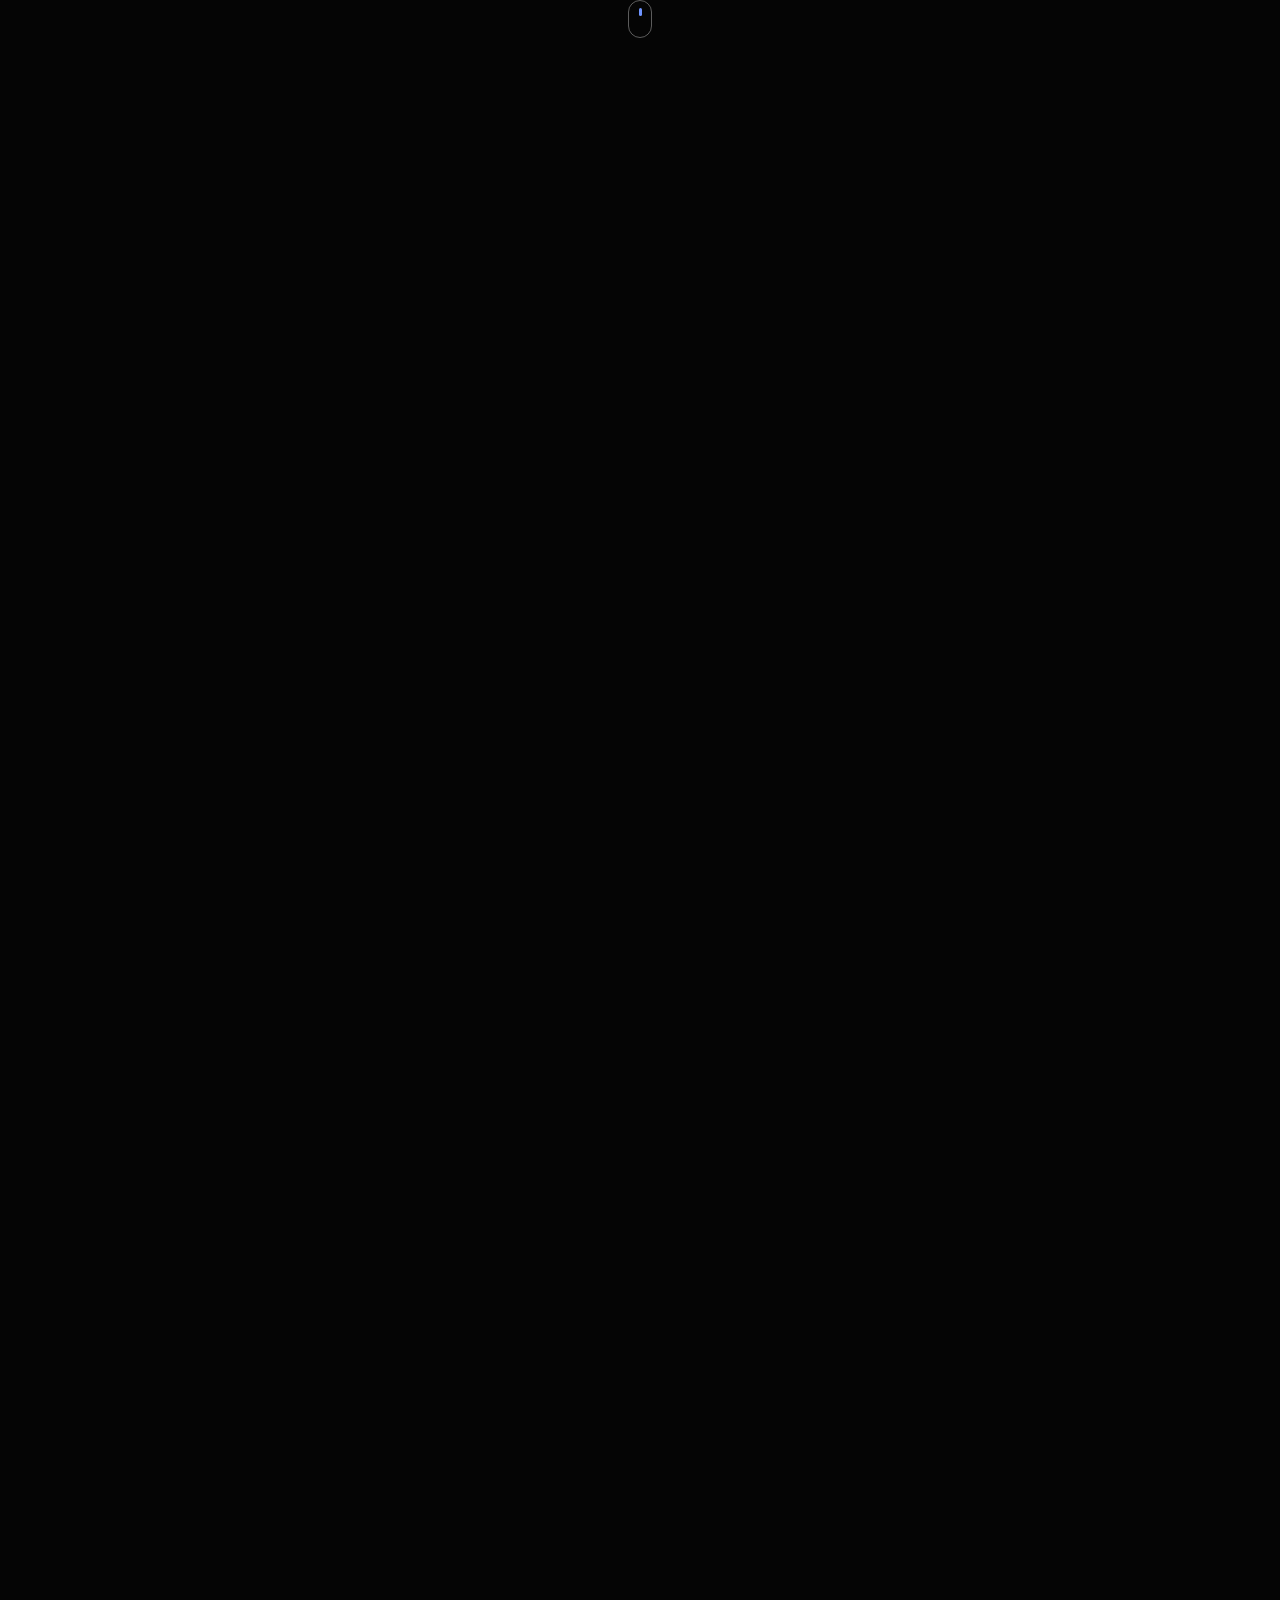
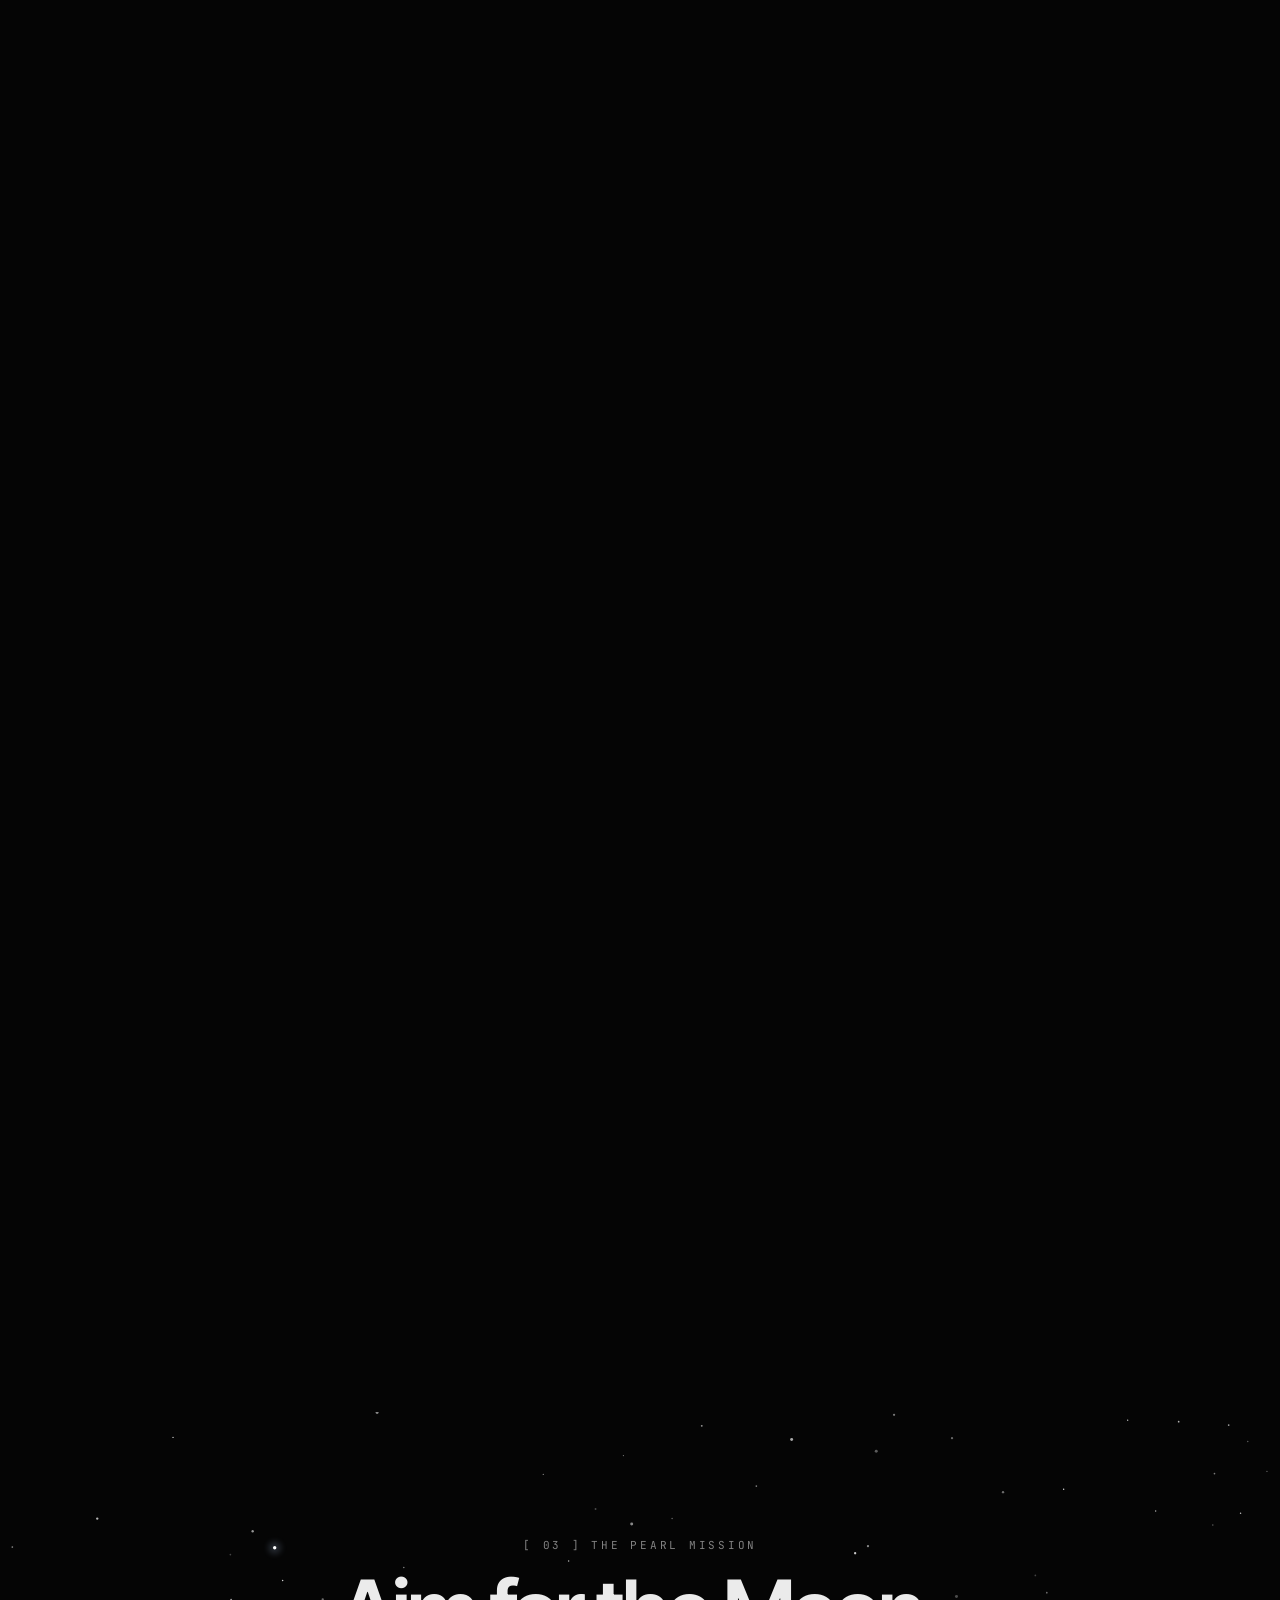
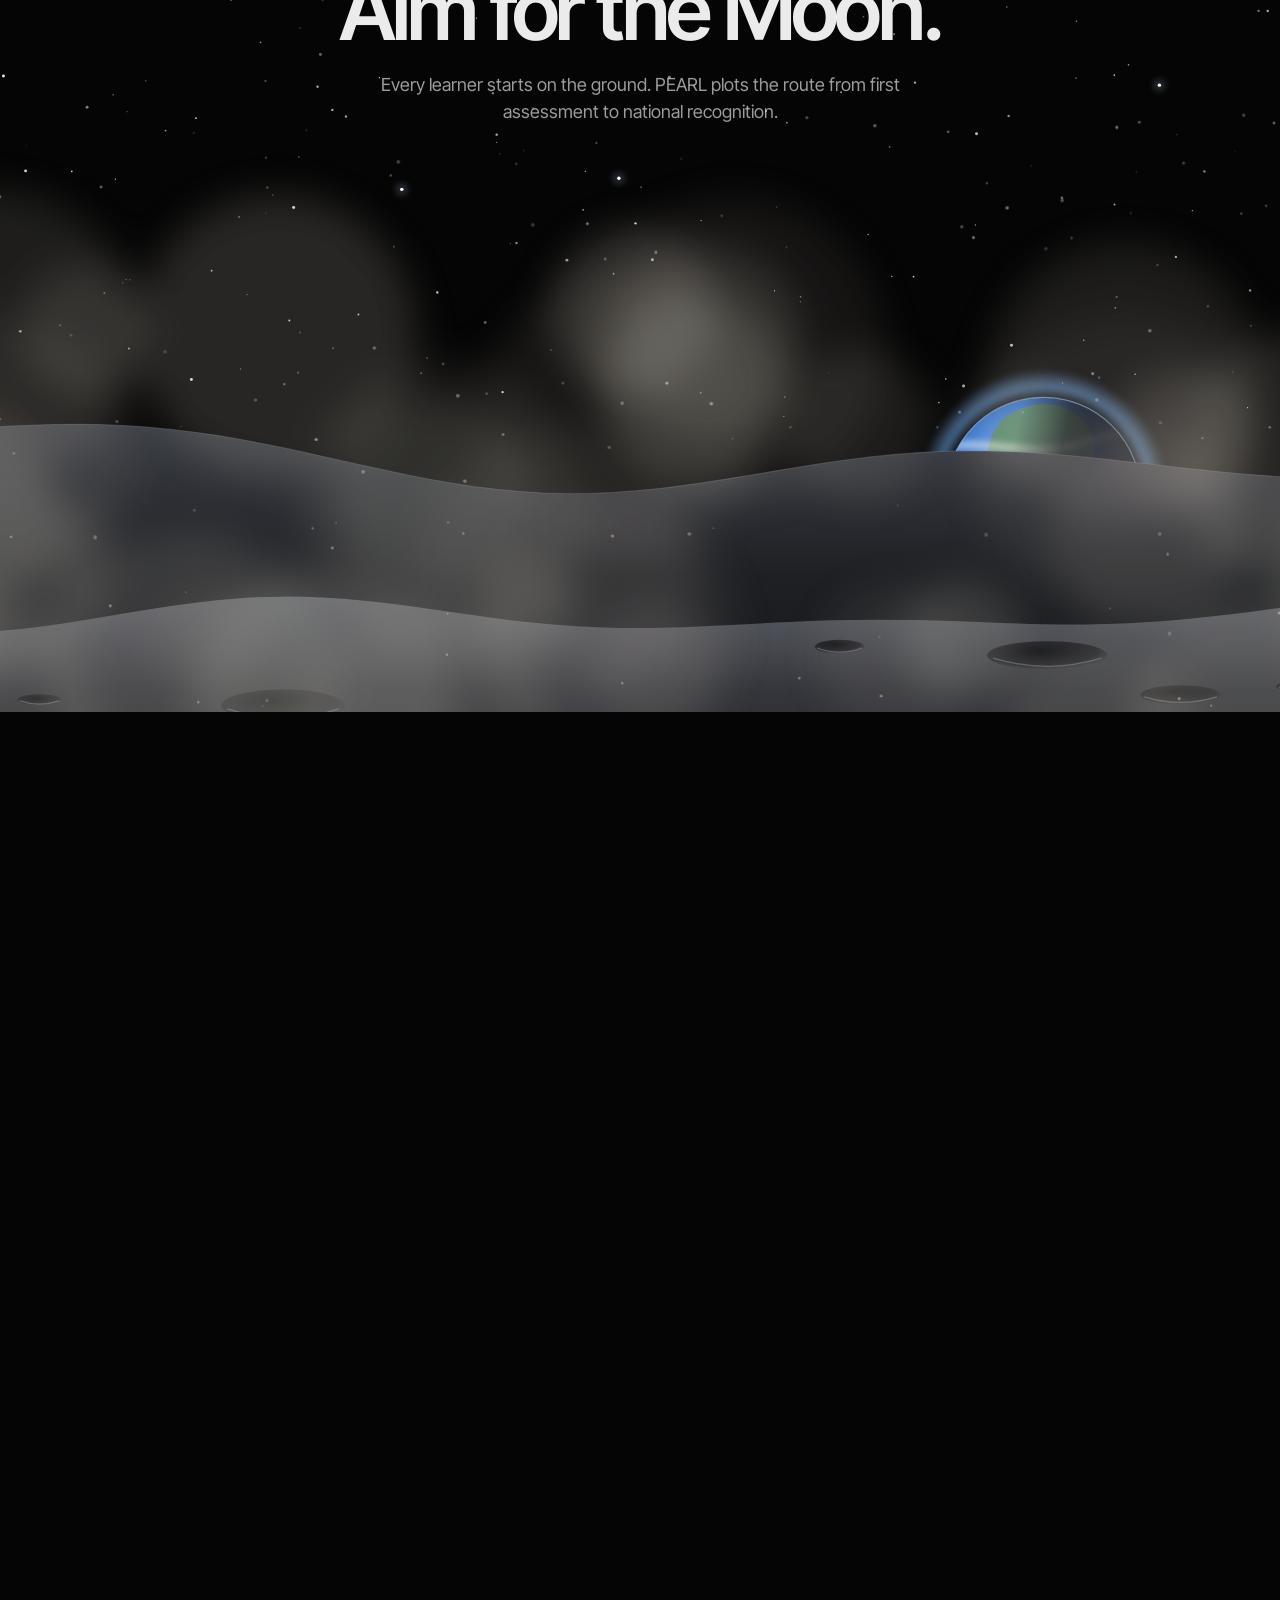
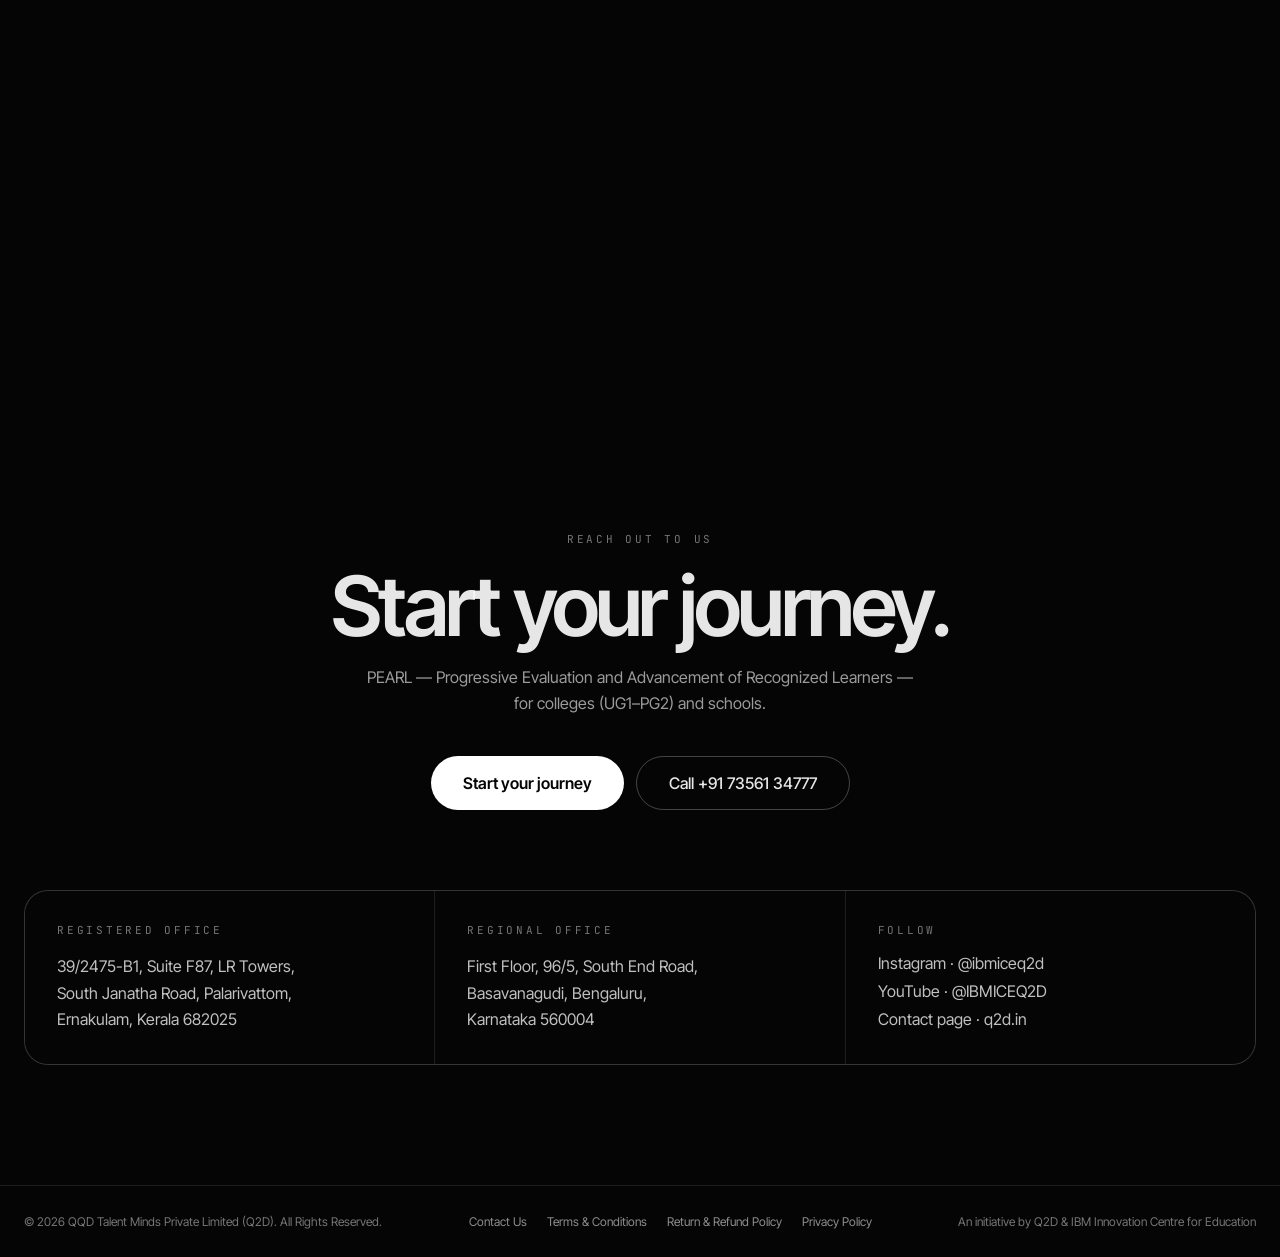
==== commit f6f5ec41: "Merge branch 'main' of https://github.com/lms1-cloud/IBMICE" ====
--- a/index.html
+++ b/index.html
@@ -45,6 +45,7 @@
     <div class="hero__media">
       <div class="hero__fallback" aria-hidden="true"></div>
       <video class="hero__video" data-hero-video autoplay muted loop playsinline preload="auto" poster="assets/video/hero-poster.jpg" aria-hidden="true">
+        <source src="assets/video/hero-mobile.mp4" type="video/mp4" media="(max-width: 900px)">
         <source src="assets/video/hero.mp4" type="video/mp4">
       </video>
       <div class="hero__scrim" aria-hidden="true"></div>
